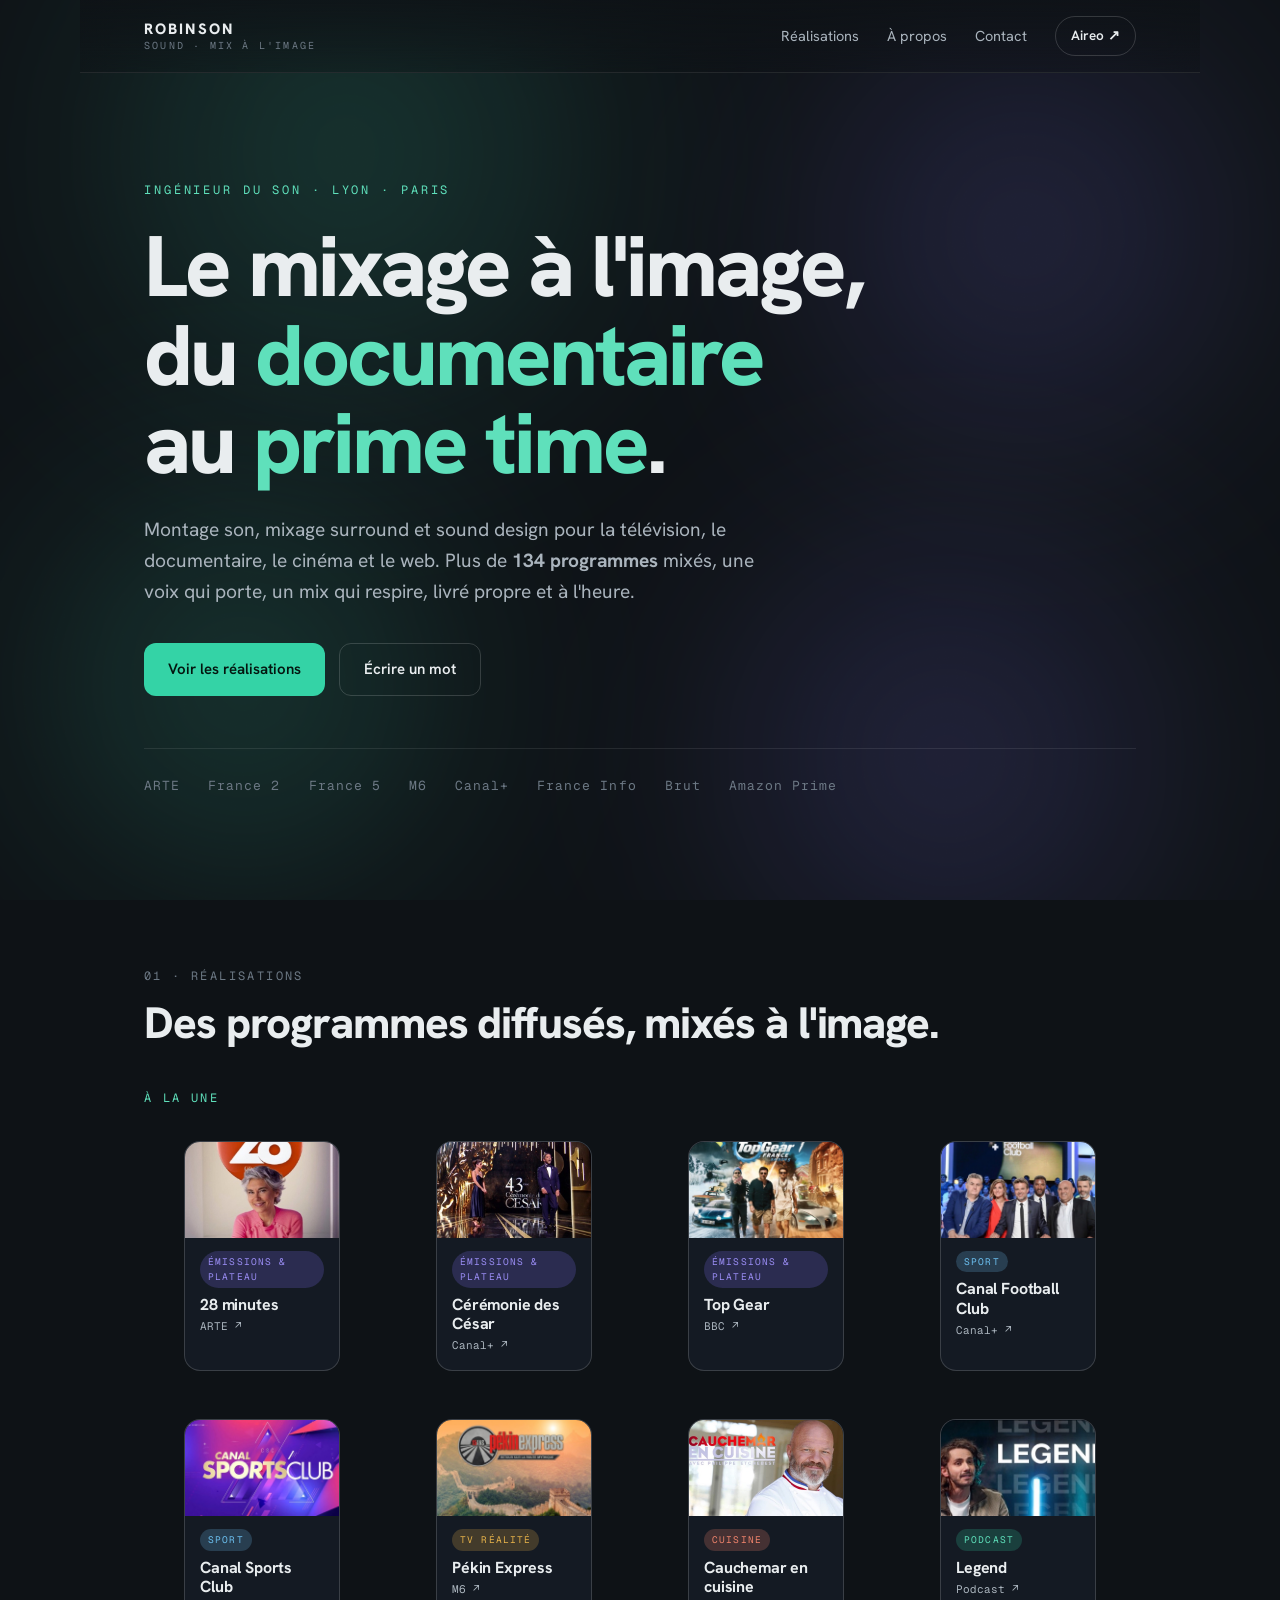
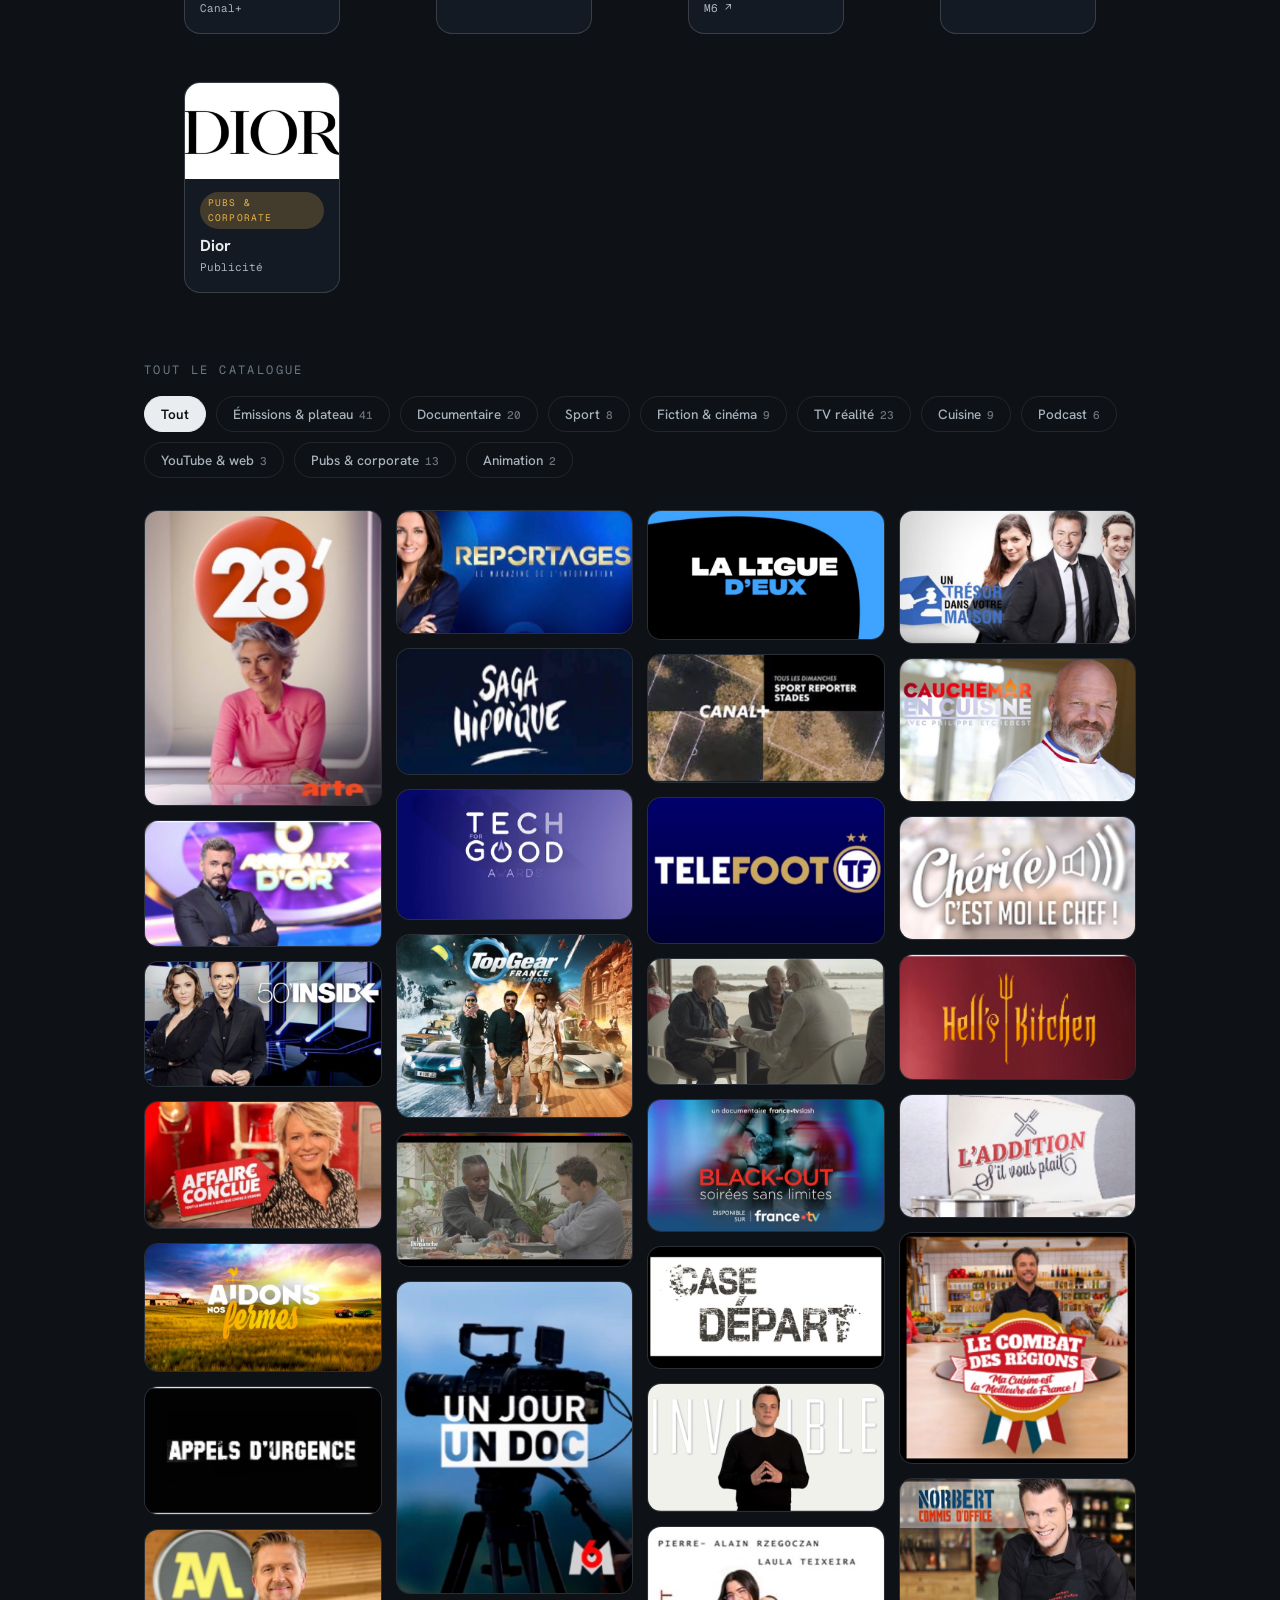
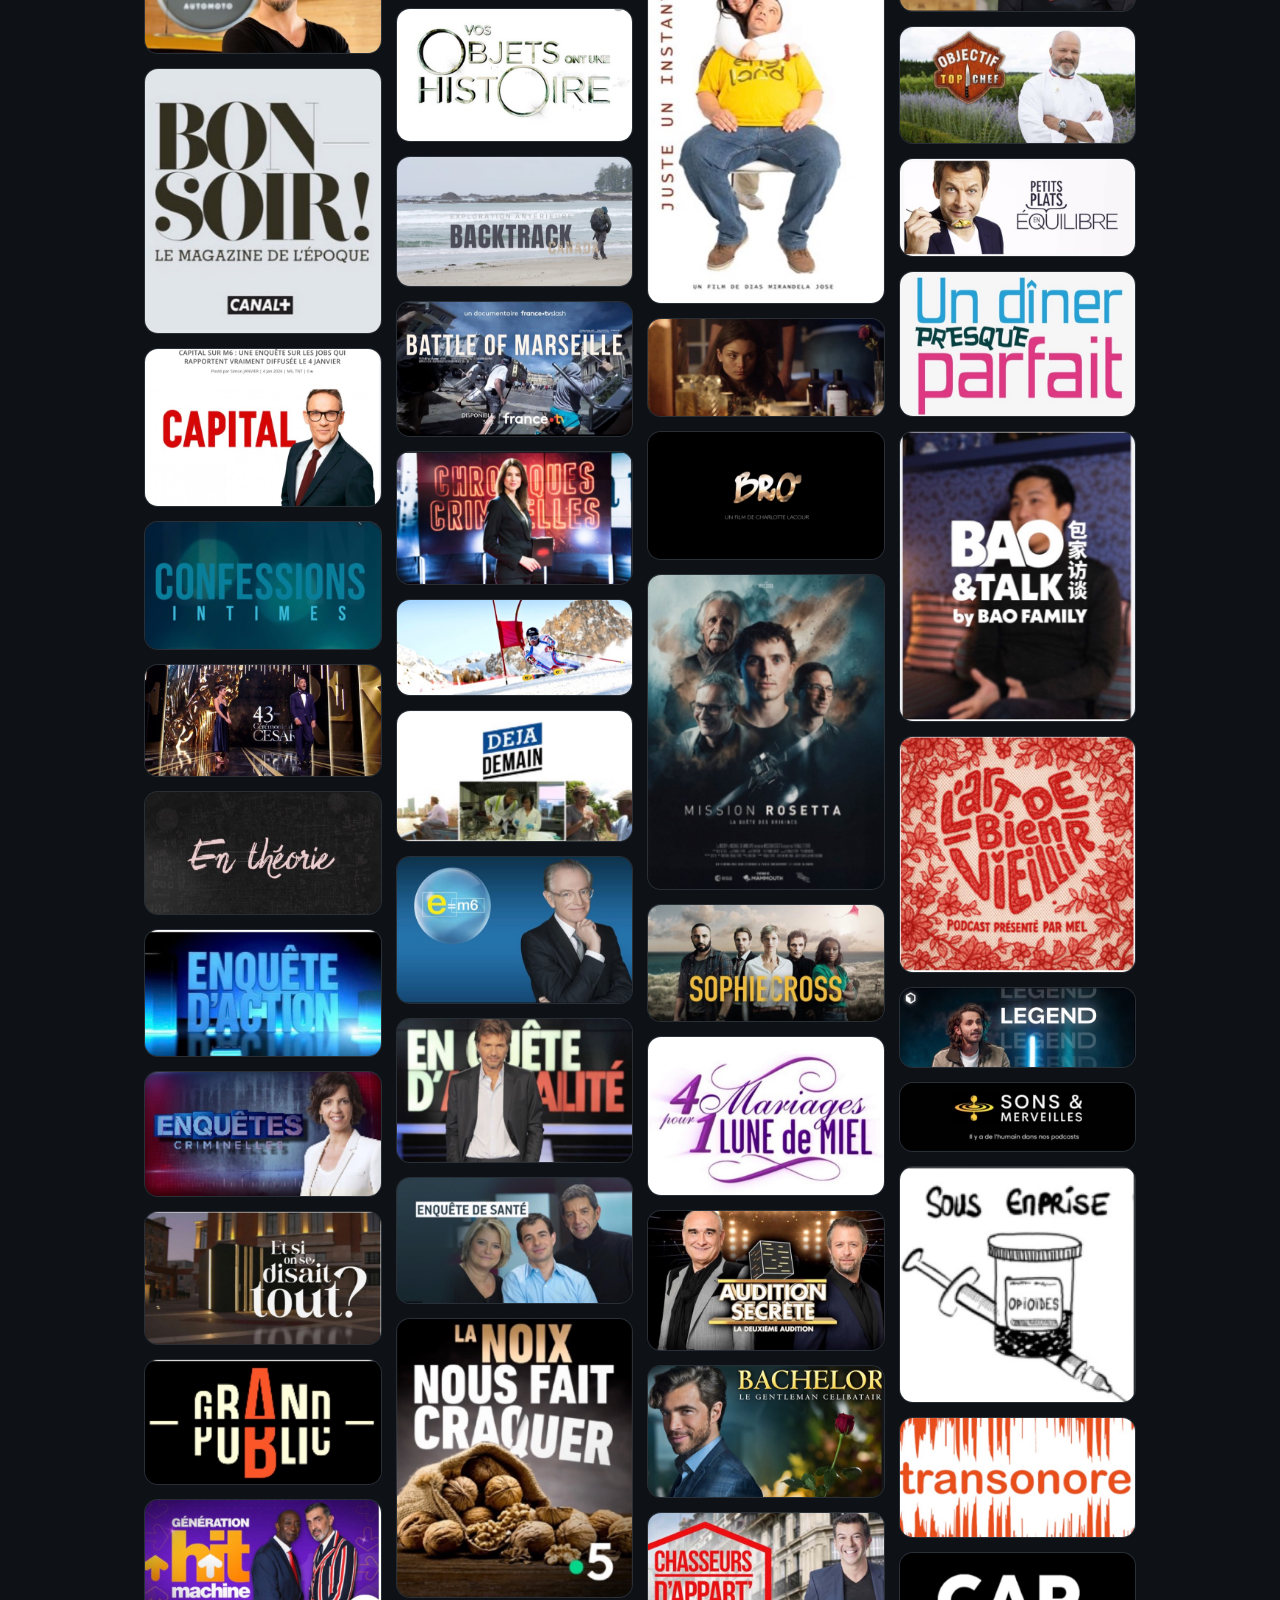
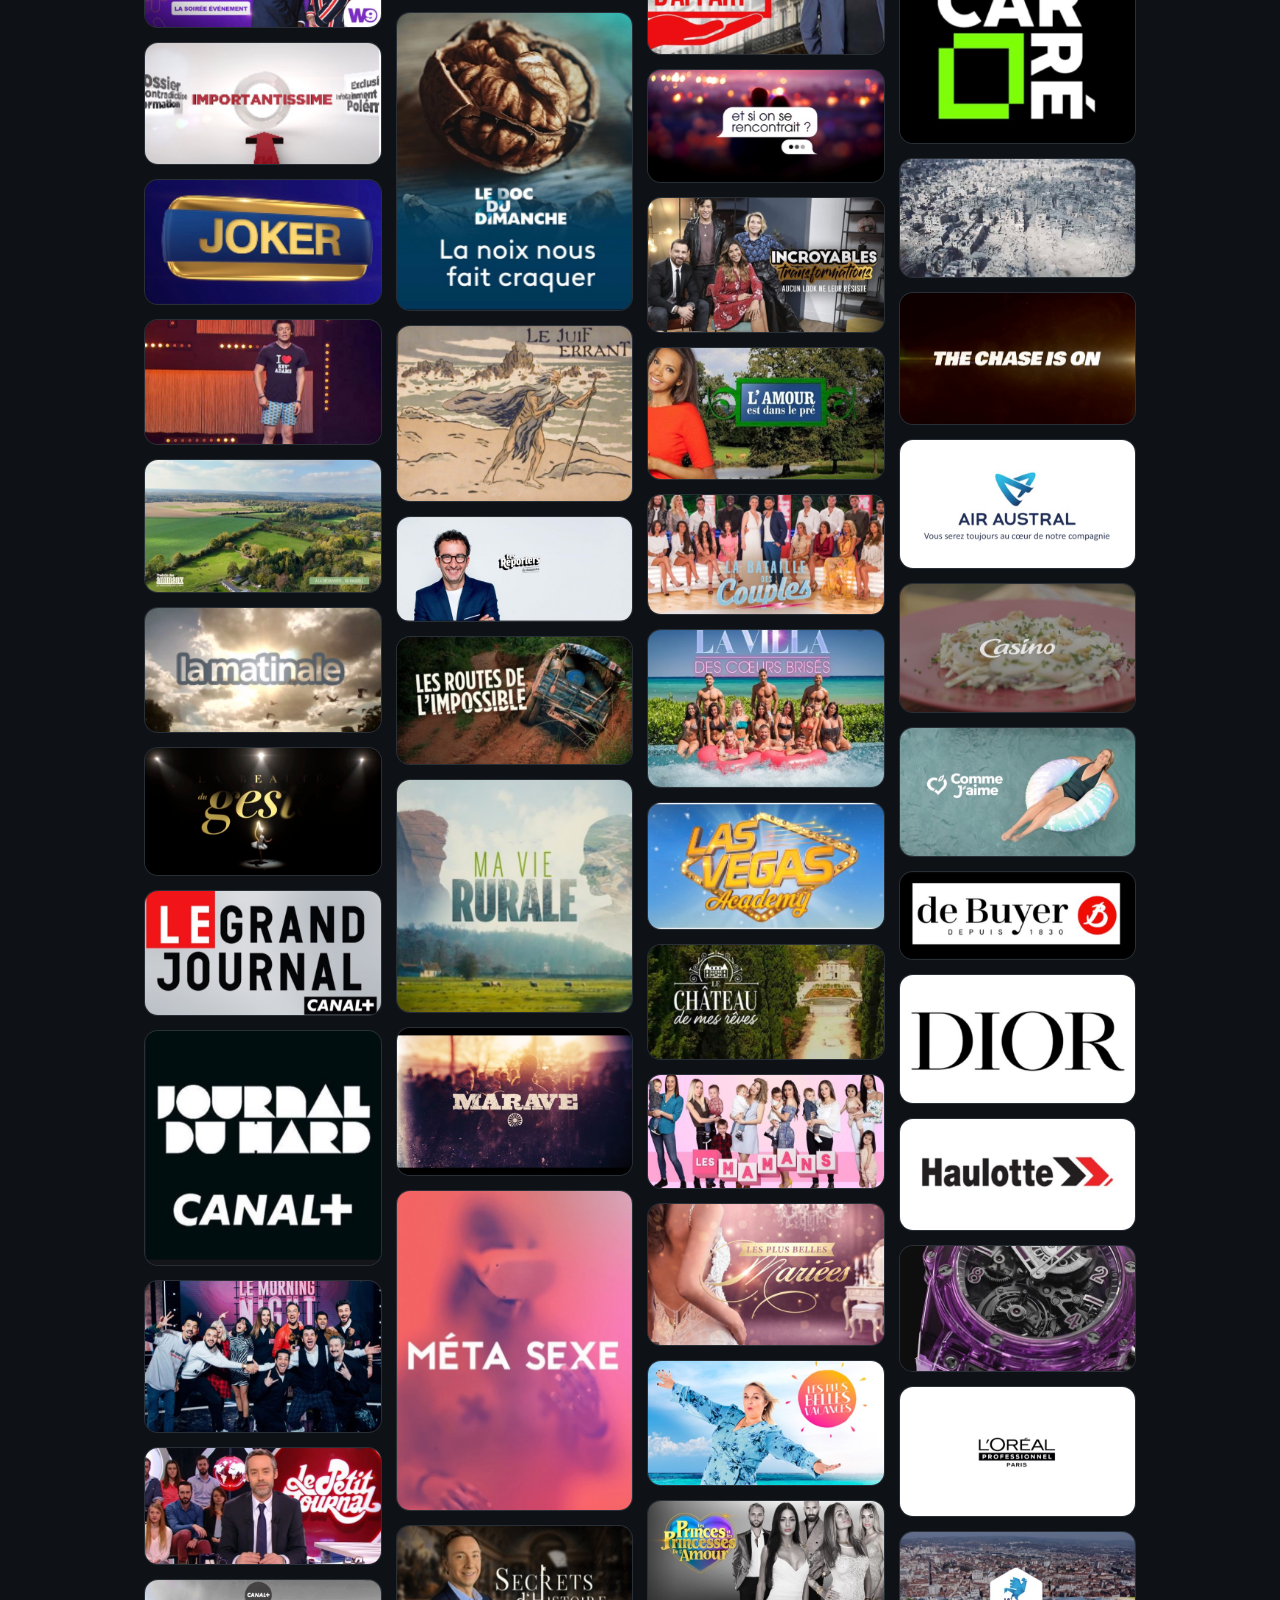
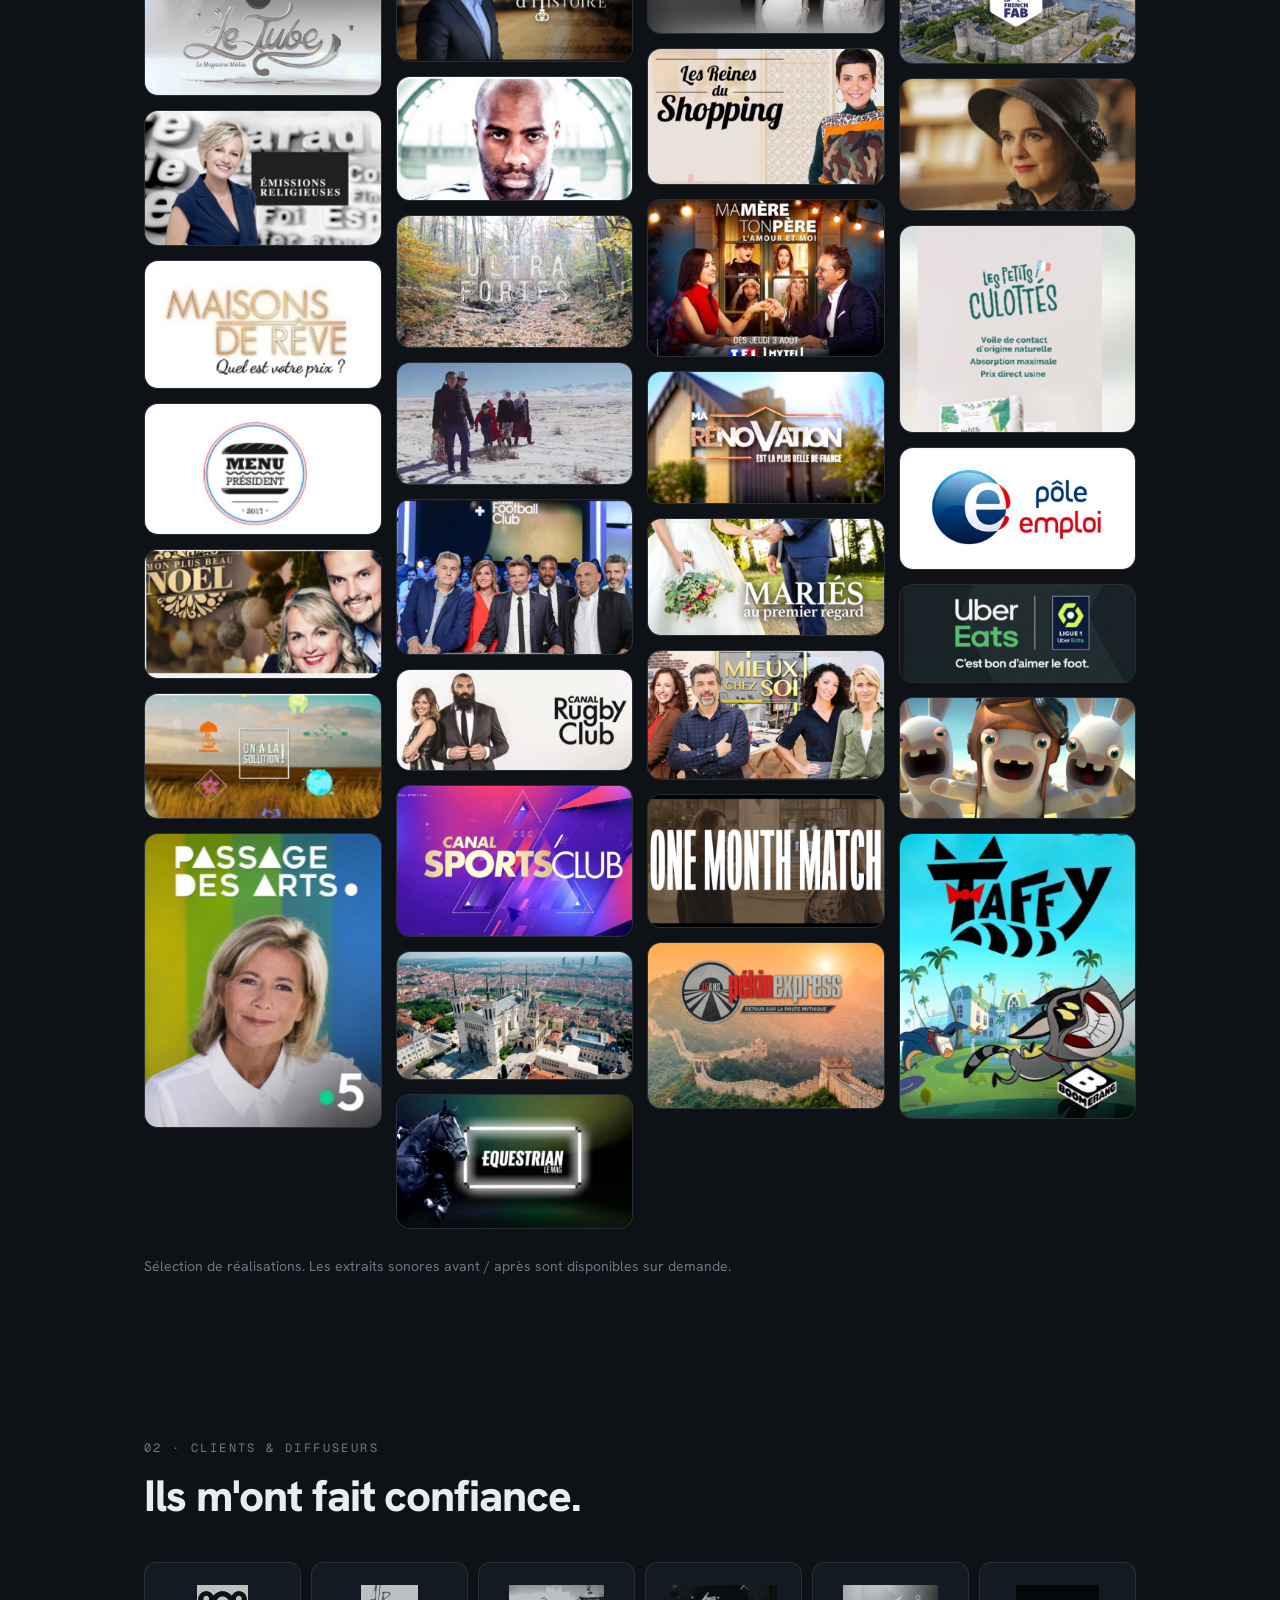
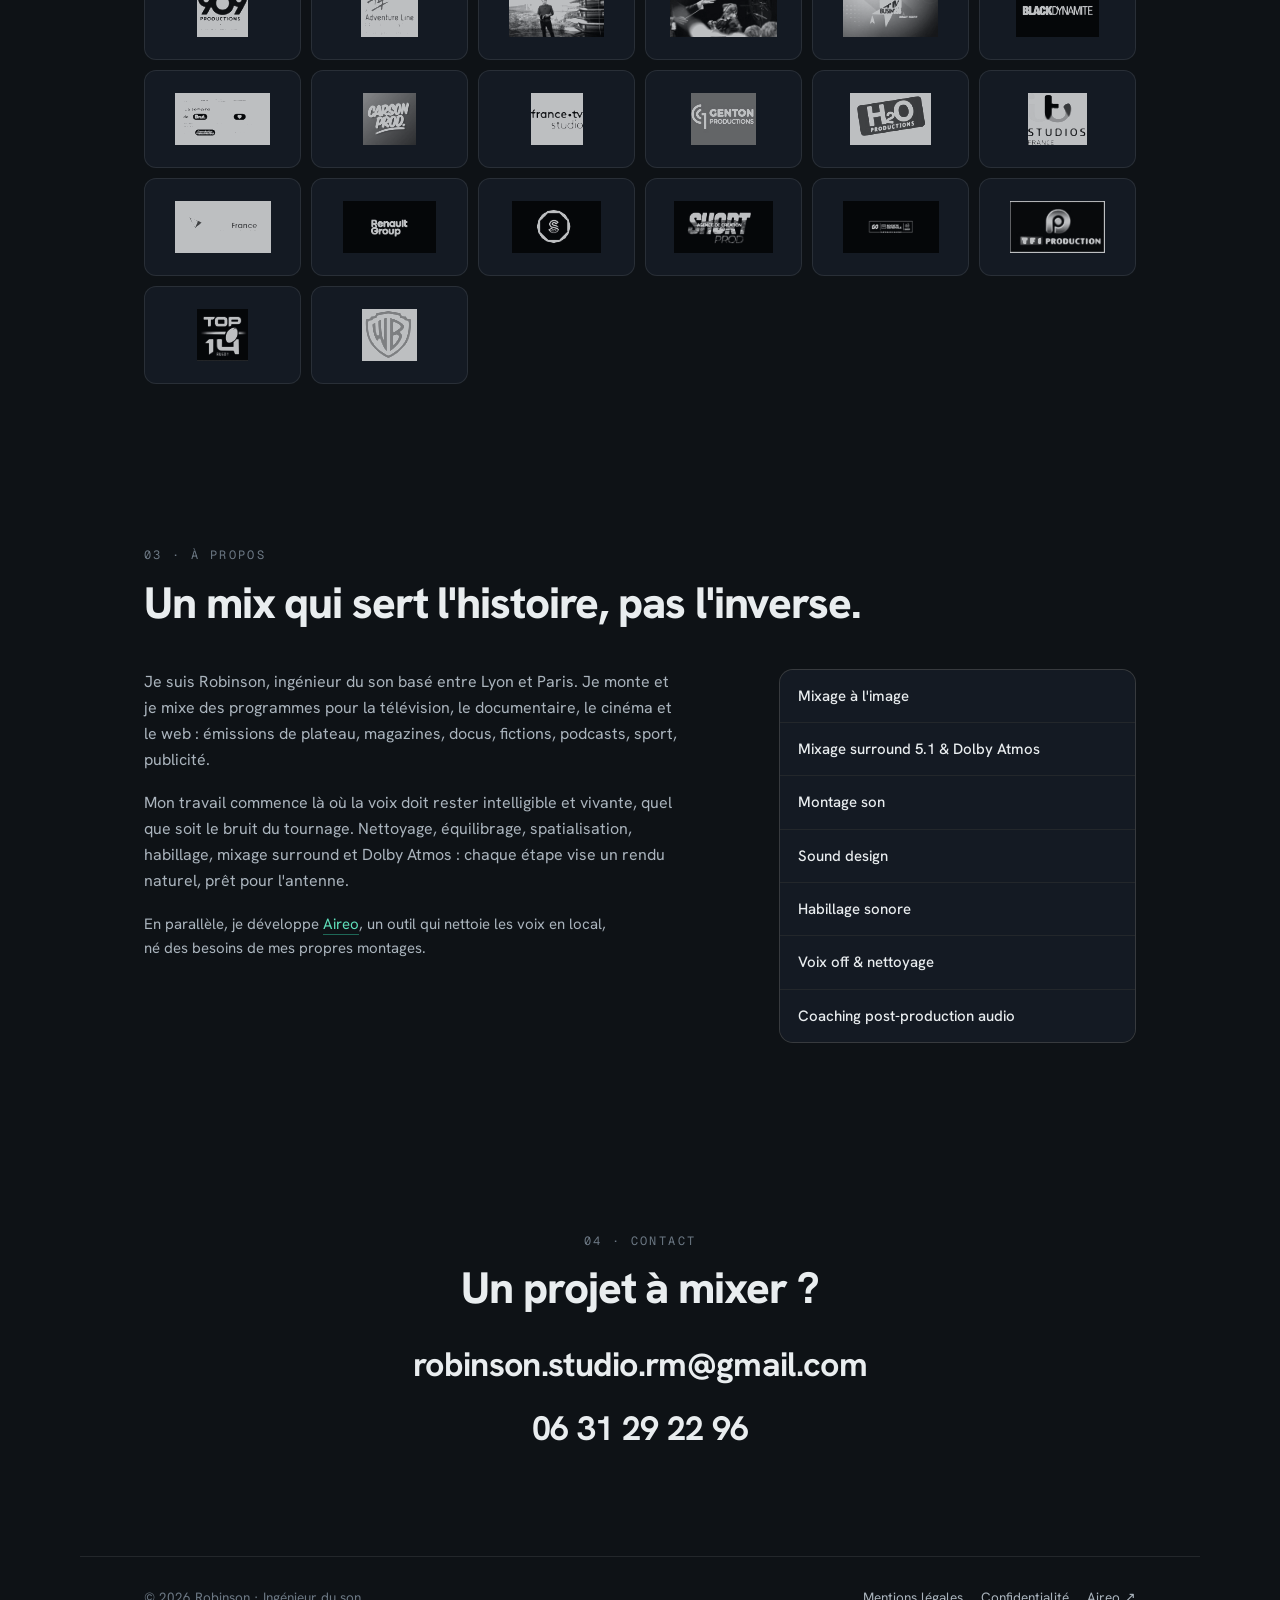
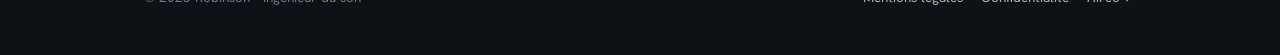
==== index.html @ 63e3fc63 "Portfolio Robinson : 134 réalisations classées, noms vérifiés, clients, SEO d'entité, pages légales " ====
<!DOCTYPE html>
<html lang="fr">
<head>
<meta charset="utf-8">
<meta name="viewport" content="width=device-width, initial-scale=1">

<!-- ============================================================
     ROBINSON — portfolio ingénieur du son / mixage à l'image
     Page GÉNÉRÉE par build_site.py (ne pas éditer à la main :
     modifier _template.html ou PROJECTS puis relancer le script).
     URL de production : https://aireo.studio/robinson/
     ============================================================ -->

<title>Robinson · Ingénieur du son &amp; mixage à l'image · Lyon · Paris</title>
<meta name="description" content="Robinson, ingénieur du son : mixage à l'image, montage son et sound design. Plus de 60 programmes pour la TV, le documentaire, le cinéma et le web. ARTE, France 2, France 5, M6, Canal+, France Info, Brut. Lyon · Paris.">
<meta name="author" content="Robinson">
<link rel="canonical" href="https://aireo.studio/robinson/">

<meta property="og:type" content="website">
<meta property="og:locale" content="fr_FR">
<meta property="og:site_name" content="Robinson · Sound">
<meta property="og:title" content="Robinson · Ingénieur du son &amp; mixage à l'image">
<meta property="og:description" content="Plus de 60 programmes mixés pour la TV, le documentaire, le cinéma et le web. Lyon · Paris.">
<meta property="og:url" content="https://aireo.studio/robinson/">
<meta name="twitter:card" content="summary_large_image">

<link rel="preconnect" href="https://fonts.googleapis.com">
<link rel="preconnect" href="https://fonts.gstatic.com" crossorigin>
<link href="https://fonts.googleapis.com/css2?family=Hanken+Grotesk:wght@400;500;600;700;800&family=Geist+Mono:wght@400;500&display=swap" rel="stylesheet">

<script type="application/ld+json">
{
  "@context": "https://schema.org",
  "@type": "Person",
  "@id": "https://aireo.studio/robinson/#robin",
  "name": "Robin Michel",
  "alternateName": "Robinson",
  "jobTitle": "Ingénieur du son, mixage à l'image",
  "url": "https://aireo.studio/robinson/",
  "email": "robinson.studio.rm@gmail.com",
  "telephone": "+33631292296",
  "sameAs": ["https://www.linkedin.com/in/robin-michel-345b7a206", "https://www.imdb.com/name/nm17331903/"],
  "knowsAbout": ["Mixage à l'image", "Mixage surround 5.1", "Dolby Atmos", "Montage son", "Sound design", "Post-production audio", "Voix off"],
  "address": [
    {"@type": "PostalAddress", "addressLocality": "Lyon", "addressCountry": "FR"},
    {"@type": "PostalAddress", "addressLocality": "Paris", "addressCountry": "FR"}
  ],
  "hasOccupation": {"@type": "Occupation", "name": "Ingénieur du son / mixeur"},
  "makesOffer": {"@type": "Offer", "itemOffered": {"@type": "Service", "name": "Mixage à l'image, montage son et sound design", "serviceType": "Post-production audio"}}
}
</script>
<!-- Programmes notables : relie l'entité "Robin Michel" aux émissions connues -->
<script type="application/ld+json">
{
 "@context": "https://schema.org",
 "@graph": [
  {
   "@type": "CreativeWork",
   "name": "Cauchemar en cuisine",
   "sameAs": [
    "https://fr.wikipedia.org/wiki/Cauchemar_en_cuisine_(France)"
   ],
   "contributor": {
    "@id": "https://aireo.studio/robinson/#robin"
   }
  },
  {
   "@type": "CreativeWork",
   "name": "Legend",
   "sameAs": [
    "https://www.youtube.com/@legendmedia"
   ],
   "contributor": {
    "@id": "https://aireo.studio/robinson/#robin"
   }
  },
  {
   "@type": "CreativeWork",
   "name": "Canal Football Club",
   "sameAs": [
    "https://www.canalplus.com/emissions/canal-football-club/",
    "https://fr.wikipedia.org/wiki/Canal_Football_Club"
   ],
   "contributor": {
    "@id": "https://aireo.studio/robinson/#robin"
   }
  },
  {
   "@type": "CreativeWork",
   "name": "Pékin Express",
   "sameAs": [
    "https://fr.wikipedia.org/wiki/P%C3%A9kin_Express"
   ],
   "contributor": {
    "@id": "https://aireo.studio/robinson/#robin"
   }
  },
  {
   "@type": "CreativeWork",
   "name": "28 minutes",
   "sameAs": [
    "https://fr.wikipedia.org/wiki/28_minutes"
   ],
   "contributor": {
    "@id": "https://aireo.studio/robinson/#robin"
   }
  },
  {
   "@type": "CreativeWork",
   "name": "Cérémonie des César",
   "sameAs": [
    "https://www.academie-cinema.org/",
    "https://fr.wikipedia.org/wiki/C%C3%A9sar_du_cin%C3%A9ma"
   ],
   "contributor": {
    "@id": "https://aireo.studio/robinson/#robin"
   }
  },
  {
   "@type": "CreativeWork",
   "name": "Top Gear",
   "sameAs": [
    "https://fr.wikipedia.org/wiki/Top_Gear_France"
   ],
   "contributor": {
    "@id": "https://aireo.studio/robinson/#robin"
   }
  },
  {
   "@type": "CreativeWork",
   "name": "Objectif Top Chef",
   "sameAs": [
    "https://fr.wikipedia.org/wiki/Objectif_Top_Chef"
   ],
   "contributor": {
    "@id": "https://aireo.studio/robinson/#robin"
   }
  },
  {
   "@type": "CreativeWork",
   "name": "Chroniques criminelles",
   "sameAs": [
    "https://www.tf1.fr/tfx/chroniques-criminelles",
    "https://fr.wikipedia.org/wiki/Chroniques_criminelles"
   ],
   "contributor": {
    "@id": "https://aireo.studio/robinson/#robin"
   }
  },
  {
   "@type": "CreativeWork",
   "name": "E=M6",
   "sameAs": [
    "https://www.m6.fr/e-m6-p_854",
    "https://fr.wikipedia.org/wiki/E=M6"
   ],
   "contributor": {
    "@id": "https://aireo.studio/robinson/#robin"
   }
  },
  {
   "@type": "CreativeWork",
   "name": "Secrets d'Histoire",
   "sameAs": [
    "https://www.france.tv/france-3/secrets-d-histoire/",
    "https://fr.wikipedia.org/wiki/Secrets_d'Histoire"
   ],
   "contributor": {
    "@id": "https://aireo.studio/robinson/#robin"
   }
  },
  {
   "@type": "CreativeWork",
   "name": "Mission Rosetta : la quête des origines",
   "sameAs": [
    "https://www.youtube.com/@Micode"
   ],
   "contributor": {
    "@id": "https://aireo.studio/robinson/#robin"
   }
  },
  {
   "@type": "CreativeWork",
   "name": "Téléfoot",
   "sameAs": [
    "https://www.tf1.fr/tf1/telefoot",
    "https://fr.wikipedia.org/wiki/Telefoot"
   ],
   "contributor": {
    "@id": "https://aireo.studio/robinson/#robin"
   }
  },
  {
   "@type": "CreativeWork",
   "name": "Bachelor, le gentleman célibataire",
   "sameAs": [
    "https://fr.wikipedia.org/wiki/Bachelor,_le_gentleman_c%C3%A9libataire"
   ],
   "contributor": {
    "@id": "https://aireo.studio/robinson/#robin"
   }
  },
  {
   "@type": "CreativeWork",
   "name": "Incroyables Transformations",
   "sameAs": [
    "https://www.6play.fr/incroyables-transformations"
   ],
   "contributor": {
    "@id": "https://aireo.studio/robinson/#robin"
   }
  },
  {
   "@type": "CreativeWork",
   "name": "L'amour est dans le pré",
   "sameAs": [
    "https://fr.wikipedia.org/wiki/L'amour_est_dans_le_pr%C3%A9"
   ],
   "contributor": {
    "@id": "https://aireo.studio/robinson/#robin"
   }
  },
  {
   "@type": "CreativeWork",
   "name": "La Villa des Cœurs brisés",
   "sameAs": [
    "https://www.tf1.fr/tfx/la-villa-des-coeurs-brises",
    "https://fr.wikipedia.org/wiki/La_Villa_des_c%C5%93urs_bris%C3%A9s"
   ],
   "contributor": {
    "@id": "https://aireo.studio/robinson/#robin"
   }
  },
  {
   "@type": "CreativeWork",
   "name": "Les Princes et les Princesses de l'amour",
   "sameAs": [
    "https://www.6play.fr/les-princes-et-les-princesses-de-l-amour"
   ],
   "contributor": {
    "@id": "https://aireo.studio/robinson/#robin"
   }
  },
  {
   "@type": "CreativeWork",
   "name": "50' Inside",
   "sameAs": [
    "https://www.tf1.fr/tf1/50-mn-inside",
    "https://fr.wikipedia.org/wiki/50_minutes_inside"
   ],
   "contributor": {
    "@id": "https://aireo.studio/robinson/#robin"
   }
  },
  {
   "@type": "CreativeWork",
   "name": "Affaire conclue",
   "sameAs": [
    "https://www.france.tv/france-2/affaire-conclue-tout-le-monde-a-quelque-chose-a-vendre/",
    "https://fr.wikipedia.org/wiki/Affaire_conclue"
   ],
   "contributor": {
    "@id": "https://aireo.studio/robinson/#robin"
   }
  },
  {
   "@type": "CreativeWork",
   "name": "Automoto",
   "sameAs": [
    "https://www.tf1.fr/tf1/auto-moto",
    "https://fr.wikipedia.org/wiki/Automoto_(%C3%A9mission_de_t%C3%A9l%C3%A9vision)"
   ],
   "contributor": {
    "@id": "https://aireo.studio/robinson/#robin"
   }
  },
  {
   "@type": "CreativeWork",
   "name": "Le Grand Journal",
   "sameAs": [
    "https://fr.wikipedia.org/wiki/Le_Grand_Journal"
   ],
   "contributor": {
    "@id": "https://aireo.studio/robinson/#robin"
   }
  },
  {
   "@type": "CreativeWork",
   "name": "Le Petit Journal",
   "sameAs": [
    "https://fr.wikipedia.org/wiki/Le_Petit_Journal_(%C3%A9mission_de_t%C3%A9l%C3%A9vision)"
   ],
   "contributor": {
    "@id": "https://aireo.studio/robinson/#robin"
   }
  },
  {
   "@type": "CreativeWork",
   "name": "Un dimanche à la campagne",
   "sameAs": [
    "https://www.france.tv/france-2/un-dimanche-a-la-campagne/",
    "https://fr.wikipedia.org/wiki/Un_dimanche_%C3%A0_la_campagne_(%C3%A9mission_de_t%C3%A9l%C3%A9vision)"
   ],
   "contributor": {
    "@id": "https://aireo.studio/robinson/#robin"
   }
  }
 ]
}
</script>
<link rel="stylesheet" href="styles.css">
</head>
<body>

<div class="aura" aria-hidden="true">
  <span class="ax ax1"></span><span class="ax ax2"></span>
  <span class="ax ax3"></span><span class="ax ax4"></span>
</div>
<div class="grain" aria-hidden="true"></div>

<header class="nav" id="top">
  <a class="brand" href="#top" aria-label="Robinson, accueil">
    <span class="brand-name">ROBINSON</span>
    <span class="brand-sub">SOUND · MIX À L'IMAGE</span>
  </a>
  <nav class="nav-links" aria-label="Navigation principale">
    <a href="#work">Réalisations</a>
    <a href="#about">À&nbsp;propos</a>
    <a href="#contact">Contact</a>
    <a class="pill" href="https://aireo.studio" target="_blank" rel="noopener">Aireo <span aria-hidden="true">↗</span></a>
  </nav>
</header>

<main>

  <section class="hero">
    <p class="eyebrow">Ingénieur du son · Lyon · Paris</p>
    <h1 class="hero-title">
      Le&nbsp;mixage à&nbsp;l'image,<br>
      du&nbsp;<em>documentaire</em> au&nbsp;<em>prime&nbsp;time</em>.
    </h1>
    <p class="hero-lead">
      Montage son, mixage surround et sound design pour la télévision,
      le documentaire, le cinéma et le web. Plus de <strong>134 programmes</strong>
      mixés, une voix qui porte, un mix qui respire, livré propre et à l'heure.
    </p>
    <div class="hero-cta">
      <a class="btn btn-primary" href="#work">Voir les réalisations</a>
      <a class="btn btn-ghost" href="mailto:robinson.studio.rm@gmail.com">Écrire un mot</a>
    </div>
    <ul class="clients" aria-label="Diffuseurs">
      <li>ARTE</li><li>France&nbsp;2</li><li>France&nbsp;5</li><li>M6</li>
      <li>Canal+</li><li>France&nbsp;Info</li><li>Brut</li><li>Amazon&nbsp;Prime</li>
    </ul>
  </section>

  <section class="work" id="work">
    <div class="section-head">
      <p class="kicker">01 · Réalisations</p>
      <h2>Des programmes diffusés, mixés à l'image.</h2>
    </div>

    <p class="feat-label">À la une</p>
    <div class="featured" id="featured">
      <figure class="feat" data-cat="emission">
        <img loading="lazy" src="assets/work/28-minutes.jpg" alt="28 minutes — Émissions &amp; plateau, montage / mixage son par Robinson">
        <figcaption><span class="tag tag-v">Émissions &amp; plateau</span><span class="c-title">28 minutes</span><a class="c-net" href="https://fr.wikipedia.org/wiki/28_minutes" target="_blank" rel="noopener">ARTE <span aria-hidden="true">↗</span></a></figcaption>
      </figure>
      <figure class="feat" data-cat="emission">
        <img loading="lazy" src="assets/work/ceremonie-des-cesar.jpg" alt="Cérémonie des César — Émissions &amp; plateau, montage / mixage son par Robinson">
        <figcaption><span class="tag tag-v">Émissions &amp; plateau</span><span class="c-title">Cérémonie des César</span><a class="c-net" href="https://www.academie-cinema.org/" target="_blank" rel="noopener">Canal+ <span aria-hidden="true">↗</span></a></figcaption>
      </figure>
      <figure class="feat" data-cat="emission">
        <img loading="lazy" src="assets/work/top-gear.jpg" alt="Top Gear — Émissions &amp; plateau, montage / mixage son par Robinson">
        <figcaption><span class="tag tag-v">Émissions &amp; plateau</span><span class="c-title">Top Gear</span><a class="c-net" href="https://fr.wikipedia.org/wiki/Top_Gear_France" target="_blank" rel="noopener">BBC <span aria-hidden="true">↗</span></a></figcaption>
      </figure>
      <figure class="feat" data-cat="sport">
        <img loading="lazy" src="assets/work/canal-football-club.jpg" alt="Canal Football Club — Sport, montage / mixage son par Robinson">
        <figcaption><span class="tag tag-b">Sport</span><span class="c-title">Canal Football Club</span><a class="c-net" href="https://www.canalplus.com/emissions/canal-football-club/" target="_blank" rel="noopener">Canal+ <span aria-hidden="true">↗</span></a></figcaption>
      </figure>
      <figure class="feat" data-cat="sport">
        <img loading="lazy" src="assets/work/canal-sports-club.jpg" alt="Canal Sports Club — Sport, montage / mixage son par Robinson">
        <figcaption><span class="tag tag-b">Sport</span><span class="c-title">Canal Sports Club</span><span class="c-net">Canal+</span></figcaption>
      </figure>
      <figure class="feat" data-cat="tv-realite">
        <img loading="lazy" src="assets/work/pekin-express.jpg" alt="Pékin Express — TV réalité, montage / mixage son par Robinson">
        <figcaption><span class="tag tag-o">TV réalité</span><span class="c-title">Pékin Express</span><a class="c-net" href="https://fr.wikipedia.org/wiki/P%C3%A9kin_Express" target="_blank" rel="noopener">M6 <span aria-hidden="true">↗</span></a></figcaption>
      </figure>
      <figure class="feat" data-cat="cuisine">
        <img loading="lazy" src="assets/work/cauchemar-en-cuisine.jpg" alt="Cauchemar en cuisine — Cuisine, montage / mixage son par Robinson">
        <figcaption><span class="tag tag-r">Cuisine</span><span class="c-title">Cauchemar en cuisine</span><a class="c-net" href="https://fr.wikipedia.org/wiki/Cauchemar_en_cuisine_(France)" target="_blank" rel="noopener">M6 <span aria-hidden="true">↗</span></a></figcaption>
      </figure>
      <figure class="feat" data-cat="podcast">
        <img loading="lazy" src="assets/work/legend.jpg" alt="Legend — Podcast, montage / mixage son par Robinson">
        <figcaption><span class="tag tag-g">Podcast</span><span class="c-title">Legend</span><a class="c-net" href="https://www.youtube.com/@legendmedia" target="_blank" rel="noopener">Podcast <span aria-hidden="true">↗</span></a></figcaption>
      </figure>
      <figure class="feat" data-cat="pub">
        <img loading="lazy" src="assets/work/dior.jpg" alt="Dior — Pubs &amp; corporate, montage / mixage son par Robinson">
        <figcaption><span class="tag tag-o">Pubs &amp; corporate</span><span class="c-title">Dior</span><span class="c-net">Publicité</span></figcaption>
      </figure>
    </div>

    <p class="feat-label feat-all">Tout le catalogue</p>
    <div class="filters" role="tablist" aria-label="Filtrer par catégorie">
      <button class="chip is-on" data-filter="all" role="tab" aria-selected="true">Tout</button>
      <button class="chip" data-filter="emission" role="tab" aria-selected="false">Émissions &amp; plateau <span class="chip-n">41</span></button>
      <button class="chip" data-filter="documentaire" role="tab" aria-selected="false">Documentaire <span class="chip-n">20</span></button>
      <button class="chip" data-filter="sport" role="tab" aria-selected="false">Sport <span class="chip-n">8</span></button>
      <button class="chip" data-filter="fiction" role="tab" aria-selected="false">Fiction &amp; cinéma <span class="chip-n">9</span></button>
      <button class="chip" data-filter="tv-realite" role="tab" aria-selected="false">TV réalité <span class="chip-n">23</span></button>
      <button class="chip" data-filter="cuisine" role="tab" aria-selected="false">Cuisine <span class="chip-n">9</span></button>
      <button class="chip" data-filter="podcast" role="tab" aria-selected="false">Podcast <span class="chip-n">6</span></button>
      <button class="chip" data-filter="youtube" role="tab" aria-selected="false">YouTube &amp; web <span class="chip-n">3</span></button>
      <button class="chip" data-filter="pub" role="tab" aria-selected="false">Pubs &amp; corporate <span class="chip-n">13</span></button>
      <button class="chip" data-filter="animation" role="tab" aria-selected="false">Animation <span class="chip-n">2</span></button>
    </div>

    <div class="grid" id="grid">
      <figure class="card" data-cat="emission">
        <img loading="lazy" src="assets/work/28-minutes.jpg" alt="28 minutes — Émissions &amp; plateau, montage / mixage son par Robinson">
        <figcaption><span class="tag tag-v">Émissions &amp; plateau</span><span class="c-title">28 minutes</span><a class="c-net" href="https://fr.wikipedia.org/wiki/28_minutes" target="_blank" rel="noopener">ARTE <span aria-hidden="true">↗</span></a></figcaption>
      </figure>
      <figure class="card" data-cat="emission">
        <img loading="lazy" src="assets/work/5-anneaux-d-or.jpg" alt="5 anneaux d&#x27;or — Émissions &amp; plateau, montage / mixage son par Robinson">
        <figcaption><span class="tag tag-v">Émissions &amp; plateau</span><span class="c-title">5 anneaux d&#x27;or</span><span class="c-net">France 2</span></figcaption>
      </figure>
      <figure class="card" data-cat="emission">
        <img loading="lazy" src="assets/work/50-inside.jpg" alt="50&#x27; Inside — Émissions &amp; plateau, montage / mixage son par Robinson">
        <figcaption><span class="tag tag-v">Émissions &amp; plateau</span><span class="c-title">50&#x27; Inside</span><a class="c-net" href="https://www.tf1.fr/tf1/50-mn-inside" target="_blank" rel="noopener">TF1 <span aria-hidden="true">↗</span></a></figcaption>
      </figure>
      <figure class="card" data-cat="emission">
        <img loading="lazy" src="assets/work/affaire-conclue.jpg" alt="Affaire conclue — Émissions &amp; plateau, montage / mixage son par Robinson">
        <figcaption><span class="tag tag-v">Émissions &amp; plateau</span><span class="c-title">Affaire conclue</span><a class="c-net" href="https://www.france.tv/france-2/affaire-conclue-tout-le-monde-a-quelque-chose-a-vendre/" target="_blank" rel="noopener">France 2 <span aria-hidden="true">↗</span></a></figcaption>
      </figure>
      <figure class="card" data-cat="emission">
        <img loading="lazy" src="assets/work/aidons-nos-fermes.jpg" alt="Aidons nos fermes — Émissions &amp; plateau, montage / mixage son par Robinson">
        <figcaption><span class="tag tag-v">Émissions &amp; plateau</span><span class="c-title">Aidons nos fermes</span><span class="c-net">M6</span></figcaption>
      </figure>
      <figure class="card" data-cat="emission">
        <img loading="lazy" src="assets/work/appels-d-urgence.jpg" alt="Appels d&#x27;urgence — Émissions &amp; plateau, montage / mixage son par Robinson">
        <figcaption><span class="tag tag-v">Émissions &amp; plateau</span><span class="c-title">Appels d&#x27;urgence</span><span class="c-net">TFX</span></figcaption>
      </figure>
      <figure class="card" data-cat="emission">
        <img loading="lazy" src="assets/work/automoto.jpg" alt="Automoto — Émissions &amp; plateau, montage / mixage son par Robinson">
        <figcaption><span class="tag tag-v">Émissions &amp; plateau</span><span class="c-title">Automoto</span><a class="c-net" href="https://www.tf1.fr/tf1/auto-moto" target="_blank" rel="noopener">TF1 <span aria-hidden="true">↗</span></a></figcaption>
      </figure>
      <figure class="card" data-cat="emission">
        <img loading="lazy" src="assets/work/bonsoir.jpg" alt="Bonsoir ! — Émissions &amp; plateau, montage / mixage son par Robinson">
        <figcaption><span class="tag tag-v">Émissions &amp; plateau</span><span class="c-title">Bonsoir !</span><span class="c-net">Canal+</span></figcaption>
      </figure>
      <figure class="card" data-cat="emission">
        <img loading="lazy" src="assets/work/capital.jpg" alt="Capital — Émissions &amp; plateau, montage / mixage son par Robinson">
        <figcaption><span class="tag tag-v">Émissions &amp; plateau</span><span class="c-title">Capital</span><span class="c-net">M6</span></figcaption>
      </figure>
      <figure class="card" data-cat="emission">
        <img loading="lazy" src="assets/work/confessions-intimes.jpg" alt="Confessions intimes — Émissions &amp; plateau, montage / mixage son par Robinson">
        <figcaption><span class="tag tag-v">Émissions &amp; plateau</span><span class="c-title">Confessions intimes</span><span class="c-net">TF1</span></figcaption>
      </figure>
      <figure class="card" data-cat="emission">
        <img loading="lazy" src="assets/work/ceremonie-des-cesar.jpg" alt="Cérémonie des César — Émissions &amp; plateau, montage / mixage son par Robinson">
        <figcaption><span class="tag tag-v">Émissions &amp; plateau</span><span class="c-title">Cérémonie des César</span><a class="c-net" href="https://www.academie-cinema.org/" target="_blank" rel="noopener">Canal+ <span aria-hidden="true">↗</span></a></figcaption>
      </figure>
      <figure class="card" data-cat="emission">
        <img loading="lazy" src="assets/work/en-theorie.jpg" alt="En théorie — Émissions &amp; plateau, montage / mixage son par Robinson">
        <figcaption><span class="tag tag-v">Émissions &amp; plateau</span><span class="c-title">En théorie</span><span class="c-net">ARTE</span></figcaption>
      </figure>
      <figure class="card" data-cat="emission">
        <img loading="lazy" src="assets/work/enquete-d-action.jpg" alt="Enquête d&#x27;action — Émissions &amp; plateau, montage / mixage son par Robinson">
        <figcaption><span class="tag tag-v">Émissions &amp; plateau</span><span class="c-title">Enquête d&#x27;action</span><span class="c-net">W9</span></figcaption>
      </figure>
      <figure class="card" data-cat="emission">
        <img loading="lazy" src="assets/work/enquetes-criminelles-le-magazine-des-faits-divers.jpg" alt="Enquêtes criminelles : le magazine des faits divers — Émissions &amp; plateau, montage / mixage son par Robinson">
        <figcaption><span class="tag tag-v">Émissions &amp; plateau</span><span class="c-title">Enquêtes criminelles : le magazine des faits divers</span><span class="c-net">W9</span></figcaption>
      </figure>
      <figure class="card" data-cat="emission">
        <img loading="lazy" src="assets/work/et-si-on-se-disait-tout.jpg" alt="Et si on se disait tout ? — Émissions &amp; plateau, montage / mixage son par Robinson">
        <figcaption><span class="tag tag-v">Émissions &amp; plateau</span><span class="c-title">Et si on se disait tout ?</span><span class="c-net">M6</span></figcaption>
      </figure>
      <figure class="card" data-cat="emission">
        <img loading="lazy" src="assets/work/grand-public.jpg" alt="Grand Public — Émissions &amp; plateau, montage / mixage son par Robinson">
        <figcaption><span class="tag tag-v">Émissions &amp; plateau</span><span class="c-title">Grand Public</span><span class="c-net">France 2</span></figcaption>
      </figure>
      <figure class="card" data-cat="emission">
        <img loading="lazy" src="assets/work/generation-hit-machine.jpg" alt="Génération Hit machine — Émissions &amp; plateau, montage / mixage son par Robinson">
        <figcaption><span class="tag tag-v">Émissions &amp; plateau</span><span class="c-title">Génération Hit machine</span><span class="c-net">W9</span></figcaption>
      </figure>
      <figure class="card" data-cat="emission">
        <img loading="lazy" src="assets/work/importantissime.jpg" alt="Importantissime — Émissions &amp; plateau, montage / mixage son par Robinson">
        <figcaption><span class="tag tag-v">Émissions &amp; plateau</span><span class="c-title">Importantissime</span></figcaption>
      </figure>
      <figure class="card" data-cat="emission">
        <img loading="lazy" src="assets/work/joker.jpg" alt="Joker — Émissions &amp; plateau, montage / mixage son par Robinson">
        <figcaption><span class="tag tag-v">Émissions &amp; plateau</span><span class="c-title">Joker</span><span class="c-net">France 2</span></figcaption>
      </figure>
      <figure class="card" data-cat="emission">
        <img loading="lazy" src="assets/work/kev-adams.jpg" alt="Kev Adams — Émissions &amp; plateau, montage / mixage son par Robinson">
        <figcaption><span class="tag tag-v">Émissions &amp; plateau</span><span class="c-title">Kev Adams</span><span class="c-net">TF1</span></figcaption>
      </figure>
      <figure class="card" data-cat="emission">
        <img loading="lazy" src="assets/work/l-hebdo-des-animaux.jpg" alt="L&#x27;hebdo des animaux — Émissions &amp; plateau, montage / mixage son par Robinson">
        <figcaption><span class="tag tag-v">Émissions &amp; plateau</span><span class="c-title">L&#x27;hebdo des animaux</span><span class="c-net">RMC Story</span></figcaption>
      </figure>
      <figure class="card" data-cat="emission">
        <img loading="lazy" src="assets/work/la-matinale.jpg" alt="La Matinale — Émissions &amp; plateau, montage / mixage son par Robinson">
        <figcaption><span class="tag tag-v">Émissions &amp; plateau</span><span class="c-title">La Matinale</span><span class="c-net">Canal+</span></figcaption>
      </figure>
      <figure class="card" data-cat="emission">
        <img loading="lazy" src="assets/work/le-beau-geste.jpg" alt="Le Beau Geste — Émissions &amp; plateau, montage / mixage son par Robinson">
        <figcaption><span class="tag tag-v">Émissions &amp; plateau</span><span class="c-title">Le Beau Geste</span><span class="c-net">ARTE</span></figcaption>
      </figure>
      <figure class="card" data-cat="emission">
        <img loading="lazy" src="assets/work/le-grand-journal.jpg" alt="Le Grand Journal — Émissions &amp; plateau, montage / mixage son par Robinson">
        <figcaption><span class="tag tag-v">Émissions &amp; plateau</span><span class="c-title">Le Grand Journal</span><a class="c-net" href="https://fr.wikipedia.org/wiki/Le_Grand_Journal" target="_blank" rel="noopener">Canal+ <span aria-hidden="true">↗</span></a></figcaption>
      </figure>
      <figure class="card" data-cat="emission">
        <img loading="lazy" src="assets/work/le-journal-du-hard.jpg" alt="Le Journal du hard — Émissions &amp; plateau, montage / mixage son par Robinson">
        <figcaption><span class="tag tag-v">Émissions &amp; plateau</span><span class="c-title">Le Journal du hard</span><span class="c-net">Canal+</span></figcaption>
      </figure>
      <figure class="card" data-cat="emission">
        <img loading="lazy" src="assets/work/le-morning-night.jpg" alt="Le Morning Night — Émissions &amp; plateau, montage / mixage son par Robinson">
        <figcaption><span class="tag tag-v">Émissions &amp; plateau</span><span class="c-title">Le Morning Night</span><span class="c-net">M6</span></figcaption>
      </figure>
      <figure class="card" data-cat="emission">
        <img loading="lazy" src="assets/work/le-petit-journal.jpg" alt="Le Petit Journal — Émissions &amp; plateau, montage / mixage son par Robinson">
        <figcaption><span class="tag tag-v">Émissions &amp; plateau</span><span class="c-title">Le Petit Journal</span><a class="c-net" href="https://fr.wikipedia.org/wiki/Le_Petit_Journal_(%C3%A9mission_de_t%C3%A9l%C3%A9vision)" target="_blank" rel="noopener">Canal+ <span aria-hidden="true">↗</span></a></figcaption>
      </figure>
      <figure class="card" data-cat="emission">
        <img loading="lazy" src="assets/work/le-tube.jpg" alt="Le Tube — Émissions &amp; plateau, montage / mixage son par Robinson">
        <figcaption><span class="tag tag-v">Émissions &amp; plateau</span><span class="c-title">Le Tube</span><span class="c-net">Canal+</span></figcaption>
      </figure>
      <figure class="card" data-cat="emission">
        <img loading="lazy" src="assets/work/les-emissions-religieuses.jpg" alt="Les émissions religieuses — Émissions &amp; plateau, montage / mixage son par Robinson">
        <figcaption><span class="tag tag-v">Émissions &amp; plateau</span><span class="c-title">Les émissions religieuses</span><span class="c-net">France 2</span></figcaption>
      </figure>
      <figure class="card" data-cat="emission">
        <img loading="lazy" src="assets/work/maisons-de-reve.jpg" alt="Maisons de rêve — Émissions &amp; plateau, montage / mixage son par Robinson">
        <figcaption><span class="tag tag-v">Émissions &amp; plateau</span><span class="c-title">Maisons de rêve</span><span class="c-net">TF1</span></figcaption>
      </figure>
      <figure class="card" data-cat="emission">
        <img loading="lazy" src="assets/work/menu-president.jpg" alt="Menu président — Émissions &amp; plateau, montage / mixage son par Robinson">
        <figcaption><span class="tag tag-v">Émissions &amp; plateau</span><span class="c-title">Menu président</span></figcaption>
      </figure>
      <figure class="card" data-cat="emission">
        <img loading="lazy" src="assets/work/mon-plus-beau-noel.jpg" alt="Mon plus beau Noël — Émissions &amp; plateau, montage / mixage son par Robinson">
        <figcaption><span class="tag tag-v">Émissions &amp; plateau</span><span class="c-title">Mon plus beau Noël</span><span class="c-net">TF1</span></figcaption>
      </figure>
      <figure class="card" data-cat="emission">
        <img loading="lazy" src="assets/work/on-a-la-solution.jpg" alt="On a la solution ! — Émissions &amp; plateau, montage / mixage son par Robinson">
        <figcaption><span class="tag tag-v">Émissions &amp; plateau</span><span class="c-title">On a la solution !</span><span class="c-net">France 3</span></figcaption>
      </figure>
      <figure class="card" data-cat="emission">
        <img loading="lazy" src="assets/work/passage-des-arts.jpg" alt="Passage des arts — Émissions &amp; plateau, montage / mixage son par Robinson">
        <figcaption><span class="tag tag-v">Émissions &amp; plateau</span><span class="c-title">Passage des arts</span><span class="c-net">France 5</span></figcaption>
      </figure>
      <figure class="card" data-cat="emission">
        <img loading="lazy" src="assets/work/reportages-decouverte.jpg" alt="Reportages découverte — Émissions &amp; plateau, montage / mixage son par Robinson">
        <figcaption><span class="tag tag-v">Émissions &amp; plateau</span><span class="c-title">Reportages découverte</span><span class="c-net">TF1</span></figcaption>
      </figure>
      <figure class="card" data-cat="emission">
        <img loading="lazy" src="assets/work/saga-hippique.jpg" alt="Saga hippique — Émissions &amp; plateau, montage / mixage son par Robinson">
        <figcaption><span class="tag tag-v">Émissions &amp; plateau</span><span class="c-title">Saga hippique</span><span class="c-net">TF1</span></figcaption>
      </figure>
      <figure class="card" data-cat="emission">
        <img loading="lazy" src="assets/work/tech-for-good-awards.jpg" alt="Tech for Good Awards — Émissions &amp; plateau, montage / mixage son par Robinson">
        <figcaption><span class="tag tag-v">Émissions &amp; plateau</span><span class="c-title">Tech for Good Awards</span><span class="c-net">BFM Business</span></figcaption>
      </figure>
      <figure class="card" data-cat="emission">
        <img loading="lazy" src="assets/work/top-gear.jpg" alt="Top Gear — Émissions &amp; plateau, montage / mixage son par Robinson">
        <figcaption><span class="tag tag-v">Émissions &amp; plateau</span><span class="c-title">Top Gear</span><a class="c-net" href="https://fr.wikipedia.org/wiki/Top_Gear_France" target="_blank" rel="noopener">BBC <span aria-hidden="true">↗</span></a></figcaption>
      </figure>
      <figure class="card" data-cat="emission">
        <img loading="lazy" src="assets/work/un-dimanche-a-la-campagne.jpg" alt="Un dimanche à la campagne — Émissions &amp; plateau, montage / mixage son par Robinson">
        <figcaption><span class="tag tag-v">Émissions &amp; plateau</span><span class="c-title">Un dimanche à la campagne</span><a class="c-net" href="https://www.france.tv/france-2/un-dimanche-a-la-campagne/" target="_blank" rel="noopener">France 2 <span aria-hidden="true">↗</span></a></figcaption>
      </figure>
      <figure class="card" data-cat="emission">
        <img loading="lazy" src="assets/work/un-jour-un-doc.jpg" alt="Un jour, un doc — Émissions &amp; plateau, montage / mixage son par Robinson">
        <figcaption><span class="tag tag-v">Émissions &amp; plateau</span><span class="c-title">Un jour, un doc</span><span class="c-net">M6</span></figcaption>
      </figure>
      <figure class="card" data-cat="emission">
        <img loading="lazy" src="assets/work/vos-objets-ont-une-histoire.jpg" alt="Vos objets ont une histoire — Émissions &amp; plateau, montage / mixage son par Robinson">
        <figcaption><span class="tag tag-v">Émissions &amp; plateau</span><span class="c-title">Vos objets ont une histoire</span><span class="c-net">France 2</span></figcaption>
      </figure>
      <figure class="card" data-cat="documentaire">
        <img loading="lazy" src="assets/work/backtrack.jpg" alt="Backtrack — Documentaire, montage / mixage son par Robinson">
        <figcaption><span class="tag tag-g">Documentaire</span><span class="c-title">Backtrack</span></figcaption>
      </figure>
      <figure class="card" data-cat="documentaire">
        <img loading="lazy" src="assets/work/battle-of-marseille.jpg" alt="Battle of Marseille — Documentaire, montage / mixage son par Robinson">
        <figcaption><span class="tag tag-g">Documentaire</span><span class="c-title">Battle of Marseille</span><span class="c-net">France TV Slash</span></figcaption>
      </figure>
      <figure class="card" data-cat="documentaire">
        <img loading="lazy" src="assets/work/chroniques-criminelles.jpg" alt="Chroniques criminelles — Documentaire, montage / mixage son par Robinson">
        <figcaption><span class="tag tag-g">Documentaire</span><span class="c-title">Chroniques criminelles</span><a class="c-net" href="https://www.tf1.fr/tfx/chroniques-criminelles" target="_blank" rel="noopener">TFX <span aria-hidden="true">↗</span></a></figcaption>
      </figure>
      <figure class="card" data-cat="documentaire">
        <img loading="lazy" src="assets/work/david-poisson-il-etait-une-flamme.jpg" alt="David Poisson, il était une flamme — Documentaire, montage / mixage son par Robinson">
        <figcaption><span class="tag tag-g">Documentaire</span><span class="c-title">David Poisson, il était une flamme</span><span class="c-net">L&#x27;Équipe</span></figcaption>
      </figure>
      <figure class="card" data-cat="documentaire">
        <img loading="lazy" src="assets/work/deja-demain.jpg" alt="Déjà demain — Documentaire, montage / mixage son par Robinson">
        <figcaption><span class="tag tag-g">Documentaire</span><span class="c-title">Déjà demain</span><span class="c-net">C8</span></figcaption>
      </figure>
      <figure class="card" data-cat="documentaire">
        <img loading="lazy" src="assets/work/e-m6.jpg" alt="E=M6 — Documentaire, montage / mixage son par Robinson">
        <figcaption><span class="tag tag-g">Documentaire</span><span class="c-title">E=M6</span><a class="c-net" href="https://www.m6.fr/e-m6-p_854" target="_blank" rel="noopener">M6 <span aria-hidden="true">↗</span></a></figcaption>
      </figure>
      <figure class="card" data-cat="documentaire">
        <img loading="lazy" src="assets/work/enquete-d-actualite.jpg" alt="Enquête d&#x27;actualité — Documentaire, montage / mixage son par Robinson">
        <figcaption><span class="tag tag-g">Documentaire</span><span class="c-title">Enquête d&#x27;actualité</span><span class="c-net">France 3</span></figcaption>
      </figure>
      <figure class="card" data-cat="documentaire">
        <img loading="lazy" src="assets/work/enquete-de-sante.jpg" alt="Enquête de santé — Documentaire, montage / mixage son par Robinson">
        <figcaption><span class="tag tag-g">Documentaire</span><span class="c-title">Enquête de santé</span><span class="c-net">France 5</span></figcaption>
      </figure>
      <figure class="card" data-cat="documentaire">
        <img loading="lazy" src="assets/work/la-noix-nous-fait-craquer.jpg" alt="La noix nous fait craquer — Documentaire, montage / mixage son par Robinson">
        <figcaption><span class="tag tag-g">Documentaire</span><span class="c-title">La noix nous fait craquer</span><span class="c-net">France 5</span></figcaption>
      </figure>
      <figure class="card" data-cat="documentaire">
        <img loading="lazy" src="assets/work/le-doc-du-dimanche.jpg" alt="Le Doc du dimanche — Documentaire, montage / mixage son par Robinson">
        <figcaption><span class="tag tag-g">Documentaire</span><span class="c-title">Le Doc du dimanche</span><span class="c-net">France 5</span></figcaption>
      </figure>
      <figure class="card" data-cat="documentaire">
        <img loading="lazy" src="assets/work/le-juif-errant.jpg" alt="Le Juif errant — Documentaire, montage / mixage son par Robinson">
        <figcaption><span class="tag tag-g">Documentaire</span><span class="c-title">Le Juif errant</span><span class="c-net">ARTE</span></figcaption>
      </figure>
      <figure class="card" data-cat="documentaire">
        <img loading="lazy" src="assets/work/les-reporters-du-dimanche.jpg" alt="Les Reporters du dimanche — Documentaire, montage / mixage son par Robinson">
        <figcaption><span class="tag tag-g">Documentaire</span><span class="c-title">Les Reporters du dimanche</span><span class="c-net">Canal+</span></figcaption>
      </figure>
      <figure class="card" data-cat="documentaire">
        <img loading="lazy" src="assets/work/les-routes-de-l-impossible.jpg" alt="Les Routes de l&#x27;impossible — Documentaire, montage / mixage son par Robinson">
        <figcaption><span class="tag tag-g">Documentaire</span><span class="c-title">Les Routes de l&#x27;impossible</span><span class="c-net">France 5</span></figcaption>
      </figure>
      <figure class="card" data-cat="documentaire">
        <img loading="lazy" src="assets/work/ma-vie-rurale.jpg" alt="Ma vie rurale — Documentaire, montage / mixage son par Robinson">
        <figcaption><span class="tag tag-g">Documentaire</span><span class="c-title">Ma vie rurale</span><span class="c-net">France 3</span></figcaption>
      </figure>
      <figure class="card" data-cat="documentaire">
        <img loading="lazy" src="assets/work/marave.jpg" alt="Marave — Documentaire, montage / mixage son par Robinson">
        <figcaption><span class="tag tag-g">Documentaire</span><span class="c-title">Marave</span><span class="c-net">Brut X</span></figcaption>
      </figure>
      <figure class="card" data-cat="documentaire">
        <img loading="lazy" src="assets/work/meta-sexe.jpg" alt="Méta Sexe — Documentaire, montage / mixage son par Robinson">
        <figcaption><span class="tag tag-g">Documentaire</span><span class="c-title">Méta Sexe</span><span class="c-net">France TV Slash</span></figcaption>
      </figure>
      <figure class="card" data-cat="documentaire">
        <img loading="lazy" src="assets/work/secrets-d-histoire.jpg" alt="Secrets d&#x27;Histoire — Documentaire, montage / mixage son par Robinson">
        <figcaption><span class="tag tag-g">Documentaire</span><span class="c-title">Secrets d&#x27;Histoire</span><a class="c-net" href="https://www.france.tv/france-3/secrets-d-histoire/" target="_blank" rel="noopener">France 3 <span aria-hidden="true">↗</span></a></figcaption>
      </figure>
      <figure class="card" data-cat="documentaire">
        <img loading="lazy" src="assets/work/teddy-riner.jpg" alt="Teddy Riner — Documentaire, montage / mixage son par Robinson">
        <figcaption><span class="tag tag-g">Documentaire</span><span class="c-title">Teddy Riner</span><span class="c-net">France 2</span></figcaption>
      </figure>
      <figure class="card" data-cat="documentaire">
        <img loading="lazy" src="assets/work/ultra-fortes.jpg" alt="Ultra fortes — Documentaire, montage / mixage son par Robinson">
        <figcaption><span class="tag tag-g">Documentaire</span><span class="c-title">Ultra fortes</span><span class="c-net">L&#x27;Équipe</span></figcaption>
      </figure>
      <figure class="card" data-cat="documentaire">
        <img loading="lazy" src="assets/work/wakhan.jpg" alt="Wakhan — Documentaire, montage / mixage son par Robinson">
        <figcaption><span class="tag tag-g">Documentaire</span><span class="c-title">Wakhan</span></figcaption>
      </figure>
      <figure class="card" data-cat="sport">
        <img loading="lazy" src="assets/work/canal-football-club.jpg" alt="Canal Football Club — Sport, montage / mixage son par Robinson">
        <figcaption><span class="tag tag-b">Sport</span><span class="c-title">Canal Football Club</span><a class="c-net" href="https://www.canalplus.com/emissions/canal-football-club/" target="_blank" rel="noopener">Canal+ <span aria-hidden="true">↗</span></a></figcaption>
      </figure>
      <figure class="card" data-cat="sport">
        <img loading="lazy" src="assets/work/canal-rugby-club.jpg" alt="Canal Rugby Club — Sport, montage / mixage son par Robinson">
        <figcaption><span class="tag tag-b">Sport</span><span class="c-title">Canal Rugby Club</span><span class="c-net">Canal+</span></figcaption>
      </figure>
      <figure class="card" data-cat="sport">
        <img loading="lazy" src="assets/work/canal-sports-club.jpg" alt="Canal Sports Club — Sport, montage / mixage son par Robinson">
        <figcaption><span class="tag tag-b">Sport</span><span class="c-title">Canal Sports Club</span><span class="c-net">Canal+</span></figcaption>
      </figure>
      <figure class="card" data-cat="sport">
        <img loading="lazy" src="assets/work/demi-finale-top-14.jpg" alt="Demi-finale Top 14 — Sport, montage / mixage son par Robinson">
        <figcaption><span class="tag tag-b">Sport</span><span class="c-title">Demi-finale Top 14</span><span class="c-net">Canal+</span></figcaption>
      </figure>
      <figure class="card" data-cat="sport">
        <img loading="lazy" src="assets/work/equestrian-le-mag.jpg" alt="Equestrian le Mag — Sport, montage / mixage son par Robinson">
        <figcaption><span class="tag tag-b">Sport</span><span class="c-title">Equestrian le Mag</span><span class="c-net">Equidia</span></figcaption>
      </figure>
      <figure class="card" data-cat="sport">
        <img loading="lazy" src="assets/work/la-ligue-d-eux.jpg" alt="La Ligue d&#x27;eux — Sport, montage / mixage son par Robinson">
        <figcaption><span class="tag tag-b">Sport</span><span class="c-title">La Ligue d&#x27;eux</span><span class="c-net">L&#x27;Équipe</span></figcaption>
      </figure>
      <figure class="card" data-cat="sport">
        <img loading="lazy" src="assets/work/sport-reporters.jpg" alt="Sport Reporters — Sport, montage / mixage son par Robinson">
        <figcaption><span class="tag tag-b">Sport</span><span class="c-title">Sport Reporters</span><span class="c-net">Canal+</span></figcaption>
      </figure>
      <figure class="card" data-cat="sport">
        <img loading="lazy" src="assets/work/telefoot.jpg" alt="Téléfoot — Sport, montage / mixage son par Robinson">
        <figcaption><span class="tag tag-b">Sport</span><span class="c-title">Téléfoot</span><a class="c-net" href="https://www.tf1.fr/tf1/telefoot" target="_blank" rel="noopener">TF1 <span aria-hidden="true">↗</span></a></figcaption>
      </figure>
      <figure class="card" data-cat="fiction">
        <img loading="lazy" src="assets/work/au-2-rue-des-tilleuls.jpg" alt="Au 2 rue des Tilleuls — Fiction &amp; cinéma, montage / mixage son par Robinson">
        <figcaption><span class="tag tag-p">Fiction &amp; cinéma</span><span class="c-title">Au 2 rue des Tilleuls</span><span class="c-net">Cinéma</span></figcaption>
      </figure>
      <figure class="card" data-cat="fiction">
        <img loading="lazy" src="assets/work/black-out.jpg" alt="Black-out — Fiction &amp; cinéma, montage / mixage son par Robinson">
        <figcaption><span class="tag tag-p">Fiction &amp; cinéma</span><span class="c-title">Black-out</span><span class="c-net">Cinéma</span></figcaption>
      </figure>
      <figure class="card" data-cat="fiction">
        <img loading="lazy" src="assets/work/case-depart.jpg" alt="Case départ — Fiction &amp; cinéma, montage / mixage son par Robinson">
        <figcaption><span class="tag tag-p">Fiction &amp; cinéma</span><span class="c-title">Case départ</span><span class="c-net">Cinéma</span></figcaption>
      </figure>
      <figure class="card" data-cat="fiction">
        <img loading="lazy" src="assets/work/invisible.jpg" alt="Invisible — Fiction &amp; cinéma, montage / mixage son par Robinson">
        <figcaption><span class="tag tag-p">Fiction &amp; cinéma</span><span class="c-title">Invisible</span><span class="c-net">Canal+</span></figcaption>
      </figure>
      <figure class="card" data-cat="fiction">
        <img loading="lazy" src="assets/work/juste-un-instant.jpg" alt="Juste un instant — Fiction &amp; cinéma, montage / mixage son par Robinson">
        <figcaption><span class="tag tag-p">Fiction &amp; cinéma</span><span class="c-title">Juste un instant</span><span class="c-net">Cinéma</span></figcaption>
      </figure>
      <figure class="card" data-cat="fiction">
        <img loading="lazy" src="assets/work/le-miroir.jpg" alt="Le Miroir — Fiction &amp; cinéma, montage / mixage son par Robinson">
        <figcaption><span class="tag tag-p">Fiction &amp; cinéma</span><span class="c-title">Le Miroir</span><span class="c-net">Cinéma</span></figcaption>
      </figure>
      <figure class="card" data-cat="fiction">
        <img loading="lazy" src="assets/work/long-metrage-2023.jpg" alt="Long métrage 2023 — Fiction &amp; cinéma, montage / mixage son par Robinson">
        <figcaption><span class="tag tag-p">Fiction &amp; cinéma</span><span class="c-title">Long métrage 2023</span><span class="c-net">Cinéma</span></figcaption>
      </figure>
      <figure class="card" data-cat="fiction">
        <img loading="lazy" src="assets/work/mission-rosetta-la-quete-des-origines.jpg" alt="Mission Rosetta : la quête des origines — Fiction &amp; cinéma, montage / mixage son par Robinson">
        <figcaption><span class="tag tag-p">Fiction &amp; cinéma</span><span class="c-title">Mission Rosetta : la quête des origines</span><a class="c-net" href="https://www.youtube.com/@Micode" target="_blank" rel="noopener">YouTube <span aria-hidden="true">↗</span></a></figcaption>
      </figure>
      <figure class="card" data-cat="fiction">
        <img loading="lazy" src="assets/work/sophie-cross.jpg" alt="Sophie Cross — Fiction &amp; cinéma, montage / mixage son par Robinson">
        <figcaption><span class="tag tag-p">Fiction &amp; cinéma</span><span class="c-title">Sophie Cross</span><span class="c-net">France 3</span></figcaption>
      </figure>
      <figure class="card" data-cat="tv-realite">
        <img loading="lazy" src="assets/work/4-mariages-pour-1-lune-de-miel.jpg" alt="4 mariages pour 1 lune de miel — TV réalité, montage / mixage son par Robinson">
        <figcaption><span class="tag tag-o">TV réalité</span><span class="c-title">4 mariages pour 1 lune de miel</span><span class="c-net">TF1</span></figcaption>
      </figure>
      <figure class="card" data-cat="tv-realite">
        <img loading="lazy" src="assets/work/audition-secrete.jpg" alt="Audition secrète — TV réalité, montage / mixage son par Robinson">
        <figcaption><span class="tag tag-o">TV réalité</span><span class="c-title">Audition secrète</span><span class="c-net">M6</span></figcaption>
      </figure>
      <figure class="card" data-cat="tv-realite">
        <img loading="lazy" src="assets/work/bachelor-le-gentleman-celibataire.jpg" alt="Bachelor, le gentleman célibataire — TV réalité, montage / mixage son par Robinson">
        <figcaption><span class="tag tag-o">TV réalité</span><span class="c-title">Bachelor, le gentleman célibataire</span><a class="c-net" href="https://fr.wikipedia.org/wiki/Bachelor,_le_gentleman_c%C3%A9libataire" target="_blank" rel="noopener">NT1 <span aria-hidden="true">↗</span></a></figcaption>
      </figure>
      <figure class="card" data-cat="tv-realite">
        <img loading="lazy" src="assets/work/chasseurs-d-appart.jpg" alt="Chasseurs d&#x27;appart&#x27; — TV réalité, montage / mixage son par Robinson">
        <figcaption><span class="tag tag-o">TV réalité</span><span class="c-title">Chasseurs d&#x27;appart&#x27;</span><span class="c-net">M6</span></figcaption>
      </figure>
      <figure class="card" data-cat="tv-realite">
        <img loading="lazy" src="assets/work/et-si-on-se-rencontrait.jpg" alt="Et si on se rencontrait — TV réalité, montage / mixage son par Robinson">
        <figcaption><span class="tag tag-o">TV réalité</span><span class="c-title">Et si on se rencontrait</span><span class="c-net">M6</span></figcaption>
      </figure>
      <figure class="card" data-cat="tv-realite">
        <img loading="lazy" src="assets/work/incroyables-transformations.jpg" alt="Incroyables Transformations — TV réalité, montage / mixage son par Robinson">
        <figcaption><span class="tag tag-o">TV réalité</span><span class="c-title">Incroyables Transformations</span><a class="c-net" href="https://www.6play.fr/incroyables-transformations" target="_blank" rel="noopener">M6 <span aria-hidden="true">↗</span></a></figcaption>
      </figure>
      <figure class="card" data-cat="tv-realite">
        <img loading="lazy" src="assets/work/l-amour-est-dans-le-pre.jpg" alt="L&#x27;amour est dans le pré — TV réalité, montage / mixage son par Robinson">
        <figcaption><span class="tag tag-o">TV réalité</span><span class="c-title">L&#x27;amour est dans le pré</span><a class="c-net" href="https://fr.wikipedia.org/wiki/L&#x27;amour_est_dans_le_pr%C3%A9" target="_blank" rel="noopener">M6 <span aria-hidden="true">↗</span></a></figcaption>
      </figure>
      <figure class="card" data-cat="tv-realite">
        <img loading="lazy" src="assets/work/la-bataille-des-couples.jpg" alt="La Bataille des couples — TV réalité, montage / mixage son par Robinson">
        <figcaption><span class="tag tag-o">TV réalité</span><span class="c-title">La Bataille des couples</span><span class="c-net">TFX</span></figcaption>
      </figure>
      <figure class="card" data-cat="tv-realite">
        <img loading="lazy" src="assets/work/la-villa-des-curs-brises.jpg" alt="La Villa des Cœurs brisés — TV réalité, montage / mixage son par Robinson">
        <figcaption><span class="tag tag-o">TV réalité</span><span class="c-title">La Villa des Cœurs brisés</span><a class="c-net" href="https://www.tf1.fr/tfx/la-villa-des-coeurs-brises" target="_blank" rel="noopener">TFX <span aria-hidden="true">↗</span></a></figcaption>
      </figure>
      <figure class="card" data-cat="tv-realite">
        <img loading="lazy" src="assets/work/las-vegas-academy.jpg" alt="Las Vegas Academy — TV réalité, montage / mixage son par Robinson">
        <figcaption><span class="tag tag-o">TV réalité</span><span class="c-title">Las Vegas Academy</span><span class="c-net">W9</span></figcaption>
      </figure>
      <figure class="card" data-cat="tv-realite">
        <img loading="lazy" src="assets/work/le-chateau-de-mes-reves.jpg" alt="Le Château de mes rêves — TV réalité, montage / mixage son par Robinson">
        <figcaption><span class="tag tag-o">TV réalité</span><span class="c-title">Le Château de mes rêves</span><span class="c-net">6ter</span></figcaption>
      </figure>
      <figure class="card" data-cat="tv-realite">
        <img loading="lazy" src="assets/work/les-mamans.jpg" alt="Les Mamans — TV réalité, montage / mixage son par Robinson">
        <figcaption><span class="tag tag-o">TV réalité</span><span class="c-title">Les Mamans</span><span class="c-net">6ter</span></figcaption>
      </figure>
      <figure class="card" data-cat="tv-realite">
        <img loading="lazy" src="assets/work/les-plus-belles-mariees.jpg" alt="Les Plus Belles Mariées — TV réalité, montage / mixage son par Robinson">
        <figcaption><span class="tag tag-o">TV réalité</span><span class="c-title">Les Plus Belles Mariées</span><span class="c-net">TF1</span></figcaption>
      </figure>
      <figure class="card" data-cat="tv-realite">
        <img loading="lazy" src="assets/work/les-plus-belles-vacances.jpg" alt="Les Plus Belles Vacances — TV réalité, montage / mixage son par Robinson">
        <figcaption><span class="tag tag-o">TV réalité</span><span class="c-title">Les Plus Belles Vacances</span><span class="c-net">TF1</span></figcaption>
      </figure>
      <figure class="card" data-cat="tv-realite">
        <img loading="lazy" src="assets/work/les-princes-et-les-princesses-de-l-amour.jpg" alt="Les Princes et les Princesses de l&#x27;amour — TV réalité, montage / mixage son par Robinson">
        <figcaption><span class="tag tag-o">TV réalité</span><span class="c-title">Les Princes et les Princesses de l&#x27;amour</span><a class="c-net" href="https://www.6play.fr/les-princes-et-les-princesses-de-l-amour" target="_blank" rel="noopener">W9 <span aria-hidden="true">↗</span></a></figcaption>
      </figure>
      <figure class="card" data-cat="tv-realite">
        <img loading="lazy" src="assets/work/les-rires-du-shopping.jpg" alt="Les Rires du shopping — TV réalité, montage / mixage son par Robinson">
        <figcaption><span class="tag tag-o">TV réalité</span><span class="c-title">Les Rires du shopping</span><span class="c-net">M6</span></figcaption>
      </figure>
      <figure class="card" data-cat="tv-realite">
        <img loading="lazy" src="assets/work/ma-mere-ton-pere-l-amour-et-moi.jpg" alt="Ma mère, ton père, l&#x27;amour et moi — TV réalité, montage / mixage son par Robinson">
        <figcaption><span class="tag tag-o">TV réalité</span><span class="c-title">Ma mère, ton père, l&#x27;amour et moi</span><span class="c-net">TF1</span></figcaption>
      </figure>
      <figure class="card" data-cat="tv-realite">
        <img loading="lazy" src="assets/work/ma-renovation-est-la-plus-belle-de-france.jpg" alt="Ma rénovation est la plus belle de France — TV réalité, montage / mixage son par Robinson">
        <figcaption><span class="tag tag-o">TV réalité</span><span class="c-title">Ma rénovation est la plus belle de France</span><span class="c-net">M6</span></figcaption>
      </figure>
      <figure class="card" data-cat="tv-realite">
        <img loading="lazy" src="assets/work/maries-au-premier-regard.jpg" alt="Mariés au premier regard — TV réalité, montage / mixage son par Robinson">
        <figcaption><span class="tag tag-o">TV réalité</span><span class="c-title">Mariés au premier regard</span><span class="c-net">M6</span></figcaption>
      </figure>
      <figure class="card" data-cat="tv-realite">
        <img loading="lazy" src="assets/work/mieux-chez-soi.jpg" alt="Mieux chez soi — TV réalité, montage / mixage son par Robinson">
        <figcaption><span class="tag tag-o">TV réalité</span><span class="c-title">Mieux chez soi</span><span class="c-net">M6</span></figcaption>
      </figure>
      <figure class="card" data-cat="tv-realite">
        <img loading="lazy" src="assets/work/one-month-match.jpg" alt="One Month Match — TV réalité, montage / mixage son par Robinson">
        <figcaption><span class="tag tag-o">TV réalité</span><span class="c-title">One Month Match</span></figcaption>
      </figure>
      <figure class="card" data-cat="tv-realite">
        <img loading="lazy" src="assets/work/pekin-express.jpg" alt="Pékin Express — TV réalité, montage / mixage son par Robinson">
        <figcaption><span class="tag tag-o">TV réalité</span><span class="c-title">Pékin Express</span><a class="c-net" href="https://fr.wikipedia.org/wiki/P%C3%A9kin_Express" target="_blank" rel="noopener">M6 <span aria-hidden="true">↗</span></a></figcaption>
      </figure>
      <figure class="card" data-cat="tv-realite">
        <img loading="lazy" src="assets/work/un-tresor-dans-votre-maison.jpg" alt="Un trésor dans votre maison — TV réalité, montage / mixage son par Robinson">
        <figcaption><span class="tag tag-o">TV réalité</span><span class="c-title">Un trésor dans votre maison</span><span class="c-net">6ter</span></figcaption>
      </figure>
      <figure class="card" data-cat="cuisine">
        <img loading="lazy" src="assets/work/cauchemar-en-cuisine.jpg" alt="Cauchemar en cuisine — Cuisine, montage / mixage son par Robinson">
        <figcaption><span class="tag tag-r">Cuisine</span><span class="c-title">Cauchemar en cuisine</span><a class="c-net" href="https://fr.wikipedia.org/wiki/Cauchemar_en_cuisine_(France)" target="_blank" rel="noopener">M6 <span aria-hidden="true">↗</span></a></figcaption>
      </figure>
      <figure class="card" data-cat="cuisine">
        <img loading="lazy" src="assets/work/cheri-e-c-est-moi-le-chef.jpg" alt="Chéri(e), c&#x27;est moi le chef ! — Cuisine, montage / mixage son par Robinson">
        <figcaption><span class="tag tag-r">Cuisine</span><span class="c-title">Chéri(e), c&#x27;est moi le chef !</span><span class="c-net">France 2</span></figcaption>
      </figure>
      <figure class="card" data-cat="cuisine">
        <img loading="lazy" src="assets/work/hell-s-kitchen.jpg" alt="Hell&#x27;s Kitchen — Cuisine, montage / mixage son par Robinson">
        <figcaption><span class="tag tag-r">Cuisine</span><span class="c-title">Hell&#x27;s Kitchen</span><span class="c-net">NT1</span></figcaption>
      </figure>
      <figure class="card" data-cat="cuisine">
        <img loading="lazy" src="assets/work/l-addition-s-il-vous-plait.jpg" alt="L&#x27;addition s&#x27;il vous plaît — Cuisine, montage / mixage son par Robinson">
        <figcaption><span class="tag tag-r">Cuisine</span><span class="c-title">L&#x27;addition s&#x27;il vous plaît</span><span class="c-net">TF1</span></figcaption>
      </figure>
      <figure class="card" data-cat="cuisine">
        <img loading="lazy" src="assets/work/le-combat-des-regions.jpg" alt="Le Combat des régions — Cuisine, montage / mixage son par Robinson">
        <figcaption><span class="tag tag-r">Cuisine</span><span class="c-title">Le Combat des régions</span><span class="c-net">M6</span></figcaption>
      </figure>
      <figure class="card" data-cat="cuisine">
        <img loading="lazy" src="assets/work/norbert-commis-d-office.jpg" alt="Norbert, commis d&#x27;office — Cuisine, montage / mixage son par Robinson">
        <figcaption><span class="tag tag-r">Cuisine</span><span class="c-title">Norbert, commis d&#x27;office</span><span class="c-net">6ter</span></figcaption>
      </figure>
      <figure class="card" data-cat="cuisine">
        <img loading="lazy" src="assets/work/objectif-top-chef.jpg" alt="Objectif Top Chef — Cuisine, montage / mixage son par Robinson">
        <figcaption><span class="tag tag-r">Cuisine</span><span class="c-title">Objectif Top Chef</span><a class="c-net" href="https://fr.wikipedia.org/wiki/Objectif_Top_Chef" target="_blank" rel="noopener">M6 <span aria-hidden="true">↗</span></a></figcaption>
      </figure>
      <figure class="card" data-cat="cuisine">
        <img loading="lazy" src="assets/work/petits-plats-en-equilibre.jpg" alt="Petits Plats en équilibre — Cuisine, montage / mixage son par Robinson">
        <figcaption><span class="tag tag-r">Cuisine</span><span class="c-title">Petits Plats en équilibre</span><span class="c-net">TF1</span></figcaption>
      </figure>
      <figure class="card" data-cat="cuisine">
        <img loading="lazy" src="assets/work/un-diner-presque-parfait.jpg" alt="Un dîner presque parfait — Cuisine, montage / mixage son par Robinson">
        <figcaption><span class="tag tag-r">Cuisine</span><span class="c-title">Un dîner presque parfait</span><span class="c-net">M6</span></figcaption>
      </figure>
      <figure class="card" data-cat="podcast">
        <img loading="lazy" src="assets/work/bao-talk.jpg" alt="BAO TALK — Podcast, montage / mixage son par Robinson">
        <figcaption><span class="tag tag-g">Podcast</span><span class="c-title">BAO TALK</span><span class="c-net">Podcast</span></figcaption>
      </figure>
      <figure class="card" data-cat="podcast">
        <img loading="lazy" src="assets/work/l-art-de-bien-vieillir.jpg" alt="L&#x27;Art de bien vieillir — Podcast, montage / mixage son par Robinson">
        <figcaption><span class="tag tag-g">Podcast</span><span class="c-title">L&#x27;Art de bien vieillir</span><span class="c-net">Podcast</span></figcaption>
      </figure>
      <figure class="card" data-cat="podcast">
        <img loading="lazy" src="assets/work/legend.jpg" alt="Legend — Podcast, montage / mixage son par Robinson">
        <figcaption><span class="tag tag-g">Podcast</span><span class="c-title">Legend</span><a class="c-net" href="https://www.youtube.com/@legendmedia" target="_blank" rel="noopener">Podcast <span aria-hidden="true">↗</span></a></figcaption>
      </figure>
      <figure class="card" data-cat="podcast">
        <img loading="lazy" src="assets/work/sons-merveilles.jpg" alt="Sons &amp; Merveilles — Podcast, montage / mixage son par Robinson">
        <figcaption><span class="tag tag-g">Podcast</span><span class="c-title">Sons &amp; Merveilles</span><span class="c-net">Podcast</span></figcaption>
      </figure>
      <figure class="card" data-cat="podcast">
        <img loading="lazy" src="assets/work/sous-emprise.jpg" alt="Sous emprise — Podcast, montage / mixage son par Robinson">
        <figcaption><span class="tag tag-g">Podcast</span><span class="c-title">Sous emprise</span><span class="c-net">Podcast</span></figcaption>
      </figure>
      <figure class="card" data-cat="podcast">
        <img loading="lazy" src="assets/work/transonore.jpg" alt="Transonore — Podcast, montage / mixage son par Robinson">
        <figcaption><span class="tag tag-g">Podcast</span><span class="c-title">Transonore</span><span class="c-net">Podcast</span></figcaption>
      </figure>
      <figure class="card" data-cat="youtube">
        <img loading="lazy" src="assets/work/carre.jpg" alt="Carré — YouTube &amp; web, montage / mixage son par Robinson">
        <figcaption><span class="tag tag-v">YouTube &amp; web</span><span class="c-title">Carré</span><span class="c-net">YouTube</span></figcaption>
      </figure>
      <figure class="card" data-cat="youtube">
        <img loading="lazy" src="assets/work/charles-villa-nico-dumond.jpg" alt="Charles Villa &amp; Nico Dumond — YouTube &amp; web, montage / mixage son par Robinson">
        <figcaption><span class="tag tag-v">YouTube &amp; web</span><span class="c-title">Charles Villa &amp; Nico Dumond</span><span class="c-net">YouTube</span></figcaption>
      </figure>
      <figure class="card" data-cat="youtube">
        <img loading="lazy" src="assets/work/the-chase.jpg" alt="The Chase — YouTube &amp; web, montage / mixage son par Robinson">
        <figcaption><span class="tag tag-v">YouTube &amp; web</span><span class="c-title">The Chase</span></figcaption>
      </figure>
      <figure class="card" data-cat="pub">
        <img loading="lazy" src="assets/work/air-austral.jpg" alt="Air Austral — Pubs &amp; corporate, montage / mixage son par Robinson">
        <figcaption><span class="tag tag-o">Pubs &amp; corporate</span><span class="c-title">Air Austral</span><span class="c-net">Publicité</span></figcaption>
      </figure>
      <figure class="card" data-cat="pub">
        <img loading="lazy" src="assets/work/casino.jpg" alt="Casino — Pubs &amp; corporate, montage / mixage son par Robinson">
        <figcaption><span class="tag tag-o">Pubs &amp; corporate</span><span class="c-title">Casino</span><span class="c-net">Publicité</span></figcaption>
      </figure>
      <figure class="card" data-cat="pub">
        <img loading="lazy" src="assets/work/comme-j-aime.jpg" alt="Comme J&#x27;aime — Pubs &amp; corporate, montage / mixage son par Robinson">
        <figcaption><span class="tag tag-o">Pubs &amp; corporate</span><span class="c-title">Comme J&#x27;aime</span><span class="c-net">Publicité</span></figcaption>
      </figure>
      <figure class="card" data-cat="pub">
        <img loading="lazy" src="assets/work/de-buyer.jpg" alt="De Buyer — Pubs &amp; corporate, montage / mixage son par Robinson">
        <figcaption><span class="tag tag-o">Pubs &amp; corporate</span><span class="c-title">De Buyer</span><span class="c-net">Publicité</span></figcaption>
      </figure>
      <figure class="card" data-cat="pub">
        <img loading="lazy" src="assets/work/dior.jpg" alt="Dior — Pubs &amp; corporate, montage / mixage son par Robinson">
        <figcaption><span class="tag tag-o">Pubs &amp; corporate</span><span class="c-title">Dior</span><span class="c-net">Publicité</span></figcaption>
      </figure>
      <figure class="card" data-cat="pub">
        <img loading="lazy" src="assets/work/haulotte.jpg" alt="Haulotte — Pubs &amp; corporate, montage / mixage son par Robinson">
        <figcaption><span class="tag tag-o">Pubs &amp; corporate</span><span class="c-title">Haulotte</span><span class="c-net">Film de marque</span></figcaption>
      </figure>
      <figure class="card" data-cat="pub">
        <img loading="lazy" src="assets/work/hublot.jpg" alt="Hublot — Pubs &amp; corporate, montage / mixage son par Robinson">
        <figcaption><span class="tag tag-o">Pubs &amp; corporate</span><span class="c-title">Hublot</span><span class="c-net">Publicité</span></figcaption>
      </figure>
      <figure class="card" data-cat="pub">
        <img loading="lazy" src="assets/work/l-oreal.jpg" alt="L&#x27;Oréal — Pubs &amp; corporate, montage / mixage son par Robinson">
        <figcaption><span class="tag tag-o">Pubs &amp; corporate</span><span class="c-title">L&#x27;Oréal</span><span class="c-net">Publicité</span></figcaption>
      </figure>
      <figure class="card" data-cat="pub">
        <img loading="lazy" src="assets/work/la-french-fab.jpg" alt="La French Fab — Pubs &amp; corporate, montage / mixage son par Robinson">
        <figcaption><span class="tag tag-o">Pubs &amp; corporate</span><span class="c-title">La French Fab</span><span class="c-net">Film de marque</span></figcaption>
      </figure>
      <figure class="card" data-cat="pub">
        <img loading="lazy" src="assets/work/le-stylo-notre-signature.jpg" alt="Le stylo, notre signature — Pubs &amp; corporate, montage / mixage son par Robinson">
        <figcaption><span class="tag tag-o">Pubs &amp; corporate</span><span class="c-title">Le stylo, notre signature</span><span class="c-net">France 5</span></figcaption>
      </figure>
      <figure class="card" data-cat="pub">
        <img loading="lazy" src="assets/work/les-petits-culottes.jpg" alt="Les Petits Culottés — Pubs &amp; corporate, montage / mixage son par Robinson">
        <figcaption><span class="tag tag-o">Pubs &amp; corporate</span><span class="c-title">Les Petits Culottés</span><span class="c-net">Publicité</span></figcaption>
      </figure>
      <figure class="card" data-cat="pub">
        <img loading="lazy" src="assets/work/pole-emploi.jpg" alt="Pôle emploi — Pubs &amp; corporate, montage / mixage son par Robinson">
        <figcaption><span class="tag tag-o">Pubs &amp; corporate</span><span class="c-title">Pôle emploi</span><span class="c-net">Publicité</span></figcaption>
      </figure>
      <figure class="card" data-cat="pub">
        <img loading="lazy" src="assets/work/uber-eats.jpg" alt="Uber Eats — Pubs &amp; corporate, montage / mixage son par Robinson">
        <figcaption><span class="tag tag-o">Pubs &amp; corporate</span><span class="c-title">Uber Eats</span><span class="c-net">Publicité</span></figcaption>
      </figure>
      <figure class="card" data-cat="animation">
        <img loading="lazy" src="assets/work/les-lapins-cretins-invasion.jpg" alt="Les Lapins crétins : Invasion — Animation, montage / mixage son par Robinson">
        <figcaption><span class="tag tag-b">Animation</span><span class="c-title">Les Lapins crétins : Invasion</span><span class="c-net">France 3</span></figcaption>
      </figure>
      <figure class="card" data-cat="animation">
        <img loading="lazy" src="assets/work/taffy.jpg" alt="Taffy — Animation, montage / mixage son par Robinson">
        <figcaption><span class="tag tag-b">Animation</span><span class="c-title">Taffy</span><span class="c-net">Boomerang</span></figcaption>
      </figure>
    </div>
    <p class="work-note">Sélection de réalisations. Les extraits sonores avant / après sont disponibles sur demande.</p>
  </section>

  <section class="clients-sec" id="clients">
    <div class="section-head">
      <p class="kicker">02 · Clients &amp; diffuseurs</p>
      <h2>Ils m'ont fait confiance.</h2>
    </div>
    <div class="clients-grid">
      <div class="client"><img loading="lazy" src="assets/clients/909-productions.jpg" alt="909 Productions"></div>
      <div class="client"><img loading="lazy" src="assets/clients/adventure-line-productions.jpg" alt="Adventure Line Productions"></div>
      <div class="client"><img loading="lazy" src="assets/clients/arte.jpg" alt="ARTE"></div>
      <div class="client"><img loading="lazy" src="assets/clients/arte-concert.jpg" alt="ARTE Concert"></div>
      <div class="client"><img loading="lazy" src="assets/clients/bfm-business.jpg" alt="BFM Business"></div>
      <div class="client"><img loading="lazy" src="assets/clients/black-dynamite.jpg" alt="Black Dynamite"></div>
      <div class="client"><img loading="lazy" src="assets/clients/brut.jpg" alt="Brut"></div>
      <div class="client"><img loading="lazy" src="assets/clients/carson-prod.jpg" alt="Carson Prod"></div>
      <div class="client"><img loading="lazy" src="assets/clients/france-televisions.jpg" alt="France Télévisions"></div>
      <div class="client"><img loading="lazy" src="assets/clients/genton-productions.jpg" alt="Genton Productions"></div>
      <div class="client"><img loading="lazy" src="assets/clients/h2o-productions.jpg" alt="H2O Productions"></div>
      <div class="client"><img loading="lazy" src="assets/clients/itv-studios-france.jpg" alt="ITV Studios France"></div>
      <div class="client"><img loading="lazy" src="assets/clients/mediasfrance.jpg" alt="MédiasFrance"></div>
      <div class="client"><img loading="lazy" src="assets/clients/renault-group.jpg" alt="Renault Group"></div>
      <div class="client"><img loading="lazy" src="assets/clients/seiya-production.jpg" alt="Seiya Production"></div>
      <div class="client"><img loading="lazy" src="assets/clients/short-prod.jpg" alt="Short Prod"></div>
      <div class="client"><img loading="lazy" src="assets/clients/societe-generale.jpg" alt="société générale"></div>
      <div class="client"><img loading="lazy" src="assets/clients/tf1-production.jpg" alt="TF1 Production"></div>
      <div class="client"><img loading="lazy" src="assets/clients/top-14.jpg" alt="Top 14"></div>
      <div class="client"><img loading="lazy" src="assets/clients/warner-bros.jpg" alt="Warner Bros."></div>
    </div>
  </section>

  <section class="about" id="about">
    <div class="section-head">
      <p class="kicker">03 · À propos</p>
      <h2>Un mix qui sert l'histoire, pas l'inverse.</h2>
    </div>
    <div class="about-grid">
      <div class="about-text">
        <p>
          Je suis Robinson, ingénieur du son basé entre Lyon et Paris. Je monte et je mixe
          des programmes pour la télévision, le documentaire, le cinéma et le web :
          émissions de plateau, magazines, docus, fictions, podcasts, sport, publicité.
        </p>
        <p>
          Mon travail commence là où la voix doit rester intelligible et vivante, quel que
          soit le bruit du tournage. Nettoyage, équilibrage, spatialisation, habillage,
          mixage surround et Dolby Atmos : chaque étape vise un rendu naturel, prêt pour l'antenne.
        </p>
        <p class="about-aireo">
          En parallèle, je développe <a href="https://aireo.studio" target="_blank" rel="noopener">Aireo</a>,
          un outil qui nettoie les voix en local, né des besoins de mes propres montages.
        </p>
      </div>
      <ul class="services" aria-label="Prestations">
        <li>Mixage à l'image</li>
        <li>Mixage surround 5.1 &amp; Dolby Atmos</li>
        <li>Montage son</li>
        <li>Sound design</li>
        <li>Habillage sonore</li>
        <li>Voix off &amp; nettoyage</li>
        <li>Coaching post-production audio</li>
      </ul>
    </div>
  </section>

  <section class="contact" id="contact">
    <p class="kicker">04 · Contact</p>
    <h2 class="contact-title">Un projet à mixer&nbsp;?</h2>
    <div class="contact-links">
      <a class="contact-big" href="mailto:robinson.studio.rm@gmail.com">robinson.studio.rm@gmail.com</a>
      <a class="contact-big" href="tel:+33631292296">06&nbsp;31&nbsp;29&nbsp;22&nbsp;96</a>
    </div>
  </section>

</main>

<footer class="foot">
  <span>© <span id="yr">2026</span> Robinson · Ingénieur du son</span>
  <nav class="foot-legal">
    <a href="mentions-legales.html">Mentions légales</a>
    <a href="confidentialite.html">Confidentialité</a>
    <a href="https://aireo.studio" target="_blank" rel="noopener">Aireo ↗</a>
  </nav>
</footer>

<!-- Lightbox -->
<div class="lb" id="lb" aria-hidden="true">
  <button class="lb-close" aria-label="Fermer">✕</button>
  <img id="lb-img" alt="">
  <p id="lb-cap"></p>
</div>

<script>
  document.getElementById('yr').textContent = new Date().getFullYear();

  // Filtre catégories
  const chips = document.querySelectorAll('.chip');
  const cards = document.querySelectorAll('.card');
  chips.forEach(chip => chip.addEventListener('click', () => {
    chips.forEach(c => { c.classList.remove('is-on'); c.setAttribute('aria-selected','false'); });
    chip.classList.add('is-on'); chip.setAttribute('aria-selected','true');
    const f = chip.dataset.filter;
    cards.forEach(card => { card.style.display = (f === 'all' || card.dataset.cat === f) ? '' : 'none'; });
  }));

  // Lightbox
  const lb = document.getElementById('lb'), lbImg = document.getElementById('lb-img'), lbCap = document.getElementById('lb-cap');
  const close = () => { lb.classList.remove('on'); lb.setAttribute('aria-hidden','true'); };
  document.querySelectorAll('.card, .feat').forEach(card => card.addEventListener('click', () => {
    const img = card.querySelector('img'), t = card.querySelector('.c-title')?.textContent || '';
    lbImg.src = img.src; lbImg.alt = img.alt; lbCap.textContent = t;
    lb.classList.add('on'); lb.setAttribute('aria-hidden','false');
  }));
  lb.addEventListener('click', close);
  document.addEventListener('keydown', e => { if (e.key === 'Escape') close(); });
</script>
</body>
</html>
---- styles.css ----
/* ============================================================
   ROBINSON · portfolio ingénieur du son
   Studio sombre éditorial · sœur visuelle de aireo.studio
   ============================================================ */

:root{
  --bg:#0e1216;
  --bg-2:#0b0f13;
  --panel:#141a23;
  --panel-2:#171e29;
  --line:rgba(255,255,255,.09);
  --line-2:rgba(255,255,255,.16);

  --ink:#e9edef;
  --ink-soft:#aab4bd;
  --ink-mute:#6c7884;

  --violet:#7c6cf0;
  --violet-soft:#9a8df4;
  --green:#34d3a6;
  --green-soft:#5fe0bb;
  --amber:#e6b24a;

  --ease-out:cubic-bezier(.2,0,0,1);
  --maxw:1120px;
  --pad:clamp(20px,5vw,72px);

  --mono:"Geist Mono",ui-monospace,SFMono-Regular,Menlo,monospace;
  --sans:"Hanken Grotesk",-apple-system,BlinkMacSystemFont,"Segoe UI",sans-serif;
}

*{box-sizing:border-box}
html{scroll-behavior:smooth}
@media (prefers-reduced-motion:reduce){html{scroll-behavior:auto}*{animation:none!important}}

body{
  margin:0;
  position:relative;
  background:var(--bg);
  color:var(--ink);
  font-family:var(--sans);
  line-height:1.62;
  font-size:clamp(16px,1.05vw,18px);
  -webkit-font-smoothing:antialiased;
  text-rendering:optimizeLegibility;
  overflow-x:hidden;
}
a{color:inherit;text-decoration:none}
em{font-style:normal;color:var(--green-soft)}
h1,h2,h3{margin:0;font-weight:800;letter-spacing:-.025em;line-height:1.03}
::selection{background:color-mix(in srgb,var(--green) 32%,transparent);color:#fff}

/* ---------- atmosphère ---------- */
.grain{
  position:fixed;inset:0;z-index:1;pointer-events:none;opacity:.5;
  background-image:url("data:image/svg+xml,%3Csvg xmlns='http://www.w3.org/2000/svg' width='160' height='160'%3E%3Cfilter id='n'%3E%3CfeTurbulence type='fractalNoise' baseFrequency='.9' numOctaves='2' stitchTiles='stitch'/%3E%3C/filter%3E%3Crect width='100%25' height='100%25' filter='url(%23n)' opacity='.035'/%3E%3C/svg%3E");
  mix-blend-mode:soft-light;
}
.aura{position:fixed;inset:0;z-index:0;pointer-events:none;overflow:hidden;background:var(--bg)}
.ax{position:absolute;border-radius:50%;mix-blend-mode:screen;filter:blur(80px);will-change:transform;
  background:radial-gradient(circle,color-mix(in srgb,var(--_c) 20%,transparent) 0%,transparent 66%)}
.ax1{--_c:var(--green);top:-18%;left:-8%;width:70vw;height:70vh;animation:driftA 34s var(--ease-out) infinite}
.ax2{--_c:var(--violet);top:-6%;right:-10%;width:60vw;height:64vh;animation:driftB 40s var(--ease-out) -10s infinite}
.ax3{--_c:var(--green);top:46%;left:-10%;width:58vw;height:60vh;animation:driftB 44s var(--ease-out) -6s infinite}
.ax4{--_c:var(--violet);bottom:-16%;right:-6%;width:64vw;height:64vh;animation:driftA 48s var(--ease-out) -20s infinite}
@keyframes driftA{0%,100%{transform:translate(0,0)}50%{transform:translate(6%,4%)}}
@keyframes driftB{0%,100%{transform:translate(0,0)}50%{transform:translate(-5%,5%)}}

/* ---------- layout ---------- */
main{position:relative;z-index:2}
section{max-width:var(--maxw);margin:0 auto;padding-inline:var(--pad)}

/* ---------- nav ---------- */
.nav{
  position:sticky;top:0;z-index:20;
  display:flex;align-items:center;justify-content:space-between;gap:16px;
  max-width:var(--maxw);margin:0 auto;
  padding:16px var(--pad);
  backdrop-filter:blur(14px);
  background:linear-gradient(to bottom,rgba(14,18,22,.82),rgba(14,18,22,.35));
  border-bottom:1px solid var(--line);
}
.brand{display:flex;flex-direction:column;line-height:1.1}
.brand-name{font-weight:800;letter-spacing:.14em;font-size:15px}
.brand-sub{font-family:var(--mono);font-size:10px;letter-spacing:.22em;color:var(--ink-mute);margin-top:3px}
.nav-links{display:flex;align-items:center;gap:clamp(14px,2.2vw,30px)}
.nav-links a{font-size:14.5px;color:var(--ink-soft);transition:color .2s}
.nav-links a:hover{color:var(--ink)}
.pill{
  padding:8px 15px;border-radius:999px;
  border:1px solid var(--line-2);
  color:var(--ink)!important;font-weight:600;font-size:13.5px!important;
  transition:border-color .2s,background .2s;
}
.pill:hover{border-color:var(--violet-soft);background:color-mix(in srgb,var(--violet) 16%,transparent)}

/* ---------- hero ---------- */
.hero{padding-top:clamp(60px,12vh,130px);padding-bottom:clamp(48px,9vh,96px)}
.eyebrow{
  font-family:var(--mono);font-size:12px;letter-spacing:.24em;text-transform:uppercase;
  color:var(--green-soft);margin:0 0 22px;
}
.hero-title{font-size:clamp(38px,7.2vw,86px);letter-spacing:-.035em}
.hero-lead{
  margin:26px 0 0;max-width:56ch;
  font-size:clamp(17px,1.5vw,21px);color:var(--ink-soft);
}
.hero-cta{display:flex;flex-wrap:wrap;gap:14px;margin-top:36px}
.btn{
  display:inline-flex;align-items:center;gap:8px;
  padding:13px 24px;border-radius:12px;font-weight:600;font-size:15px;
  transition:transform .2s var(--ease-out),background .2s,border-color .2s;
}
.btn:hover{transform:translateY(-2px)}
.btn-primary{background:var(--green);color:#04150f}
.btn-primary:hover{background:var(--green-soft)}
.btn-ghost{border:1px solid var(--line-2);color:var(--ink)}
.btn-ghost:hover{border-color:var(--ink-soft)}
.clients{
  list-style:none;display:flex;flex-wrap:wrap;gap:10px 28px;
  margin:52px 0 0;padding:26px 0 0;border-top:1px solid var(--line);
  font-family:var(--mono);font-size:13px;letter-spacing:.08em;color:var(--ink-mute);
}

/* ---------- entêtes de section ---------- */
.section-head{margin-bottom:clamp(28px,4vw,44px)}
.kicker{
  font-family:var(--mono);font-size:12px;letter-spacing:.2em;text-transform:uppercase;
  color:var(--ink-mute);margin:0 0 14px;
}
.section-head h2,.contact-title{font-size:clamp(26px,4vw,44px)}

/* ---------- réalisations ---------- */
.work{padding-block:clamp(56px,10vh,110px)}
.feat-label{font-family:var(--mono);font-size:12px;letter-spacing:.2em;text-transform:uppercase;
  color:var(--green-soft);margin:0 0 16px}
.feat-all{color:var(--ink-mute);margin-top:52px}

/* bande "À la une" : grandes cartes, légende toujours visible */
.featured{display:grid;gap:16px;grid-template-columns:repeat(auto-fill,minmax(230px,1fr))}
.feat{position:relative;border-radius:16px;overflow:hidden;cursor:pointer;
  border:1px solid var(--line-2);background:var(--panel);
  transition:transform .25s var(--ease-out),border-color .25s}
.feat:hover{transform:translateY(-4px);border-color:var(--green)}
.feat img{display:block;width:100%;aspect-ratio:16/10;object-fit:cover}
.feat figcaption{padding:13px 15px 15px;display:flex;flex-direction:column;gap:4px}
.feat .c-title{font-size:16px}
@media (max-width:560px){.featured{grid-template-columns:1fr 1fr;gap:11px}.feat .c-title{font-size:14px}}

.filters{display:flex;flex-wrap:wrap;gap:10px;margin-bottom:32px}
.chip{
  font-family:var(--sans);font-size:13.5px;font-weight:500;cursor:pointer;
  padding:8px 16px;border-radius:999px;
  background:transparent;border:1px solid var(--line);color:var(--ink-soft);
  transition:border-color .2s,color .2s,background .2s;
}
.chip:hover{border-color:var(--line-2);color:var(--ink)}
.chip.is-on{background:var(--ink);border-color:var(--ink);color:#0b0f13;font-weight:600}
.chip-n{font-family:var(--mono);font-size:11px;opacity:.6;margin-left:2px}

/* grille masonry : chaque affiche garde son ratio naturel */
.grid{columns:4 220px;column-gap:14px}
@media (max-width:900px){.grid{columns:3 180px}}
@media (max-width:560px){.grid{columns:2 150px}}
.card{
  break-inside:avoid;margin:0 0 14px;cursor:pointer;position:relative;
  border-radius:14px;overflow:hidden;border:1px solid var(--line);
  background:var(--panel);display:block;
  transition:transform .25s var(--ease-out),border-color .25s;
}
.card:hover{transform:translateY(-4px);border-color:var(--line-2)}
.card img{display:block;width:100%;height:auto}
.card figcaption{
  position:absolute;inset:auto 0 0 0;padding:26px 12px 11px;
  display:flex;flex-direction:column;gap:3px;
  background:linear-gradient(to top,rgba(9,12,16,.92) 12%,rgba(9,12,16,.55) 60%,transparent);
  opacity:0;transform:translateY(8px);transition:opacity .22s,transform .22s;
}
.card:hover figcaption,.card:focus-within figcaption{opacity:1;transform:none}
.c-title{font-weight:700;font-size:14.5px;line-height:1.2;letter-spacing:-.01em}
.c-net{font-family:var(--mono);font-size:11px;color:var(--ink-soft)}
a.c-net{transition:color .2s}
a.c-net:hover{color:var(--green-soft)}
.tag{
  align-self:flex-start;font-family:var(--mono);font-size:9.5px;letter-spacing:.12em;text-transform:uppercase;
  padding:3px 8px;border-radius:999px;margin-bottom:3px;
}
.tag-v{color:var(--violet-soft);background:color-mix(in srgb,var(--violet) 22%,transparent)}
.tag-g{color:var(--green-soft);background:color-mix(in srgb,var(--green) 20%,transparent)}
.tag-o{color:var(--amber);background:color-mix(in srgb,var(--amber) 22%,transparent)}
.tag-p{color:#e88fb8;background:color-mix(in srgb,#e88fb8 22%,transparent)}
.tag-b{color:#6cc0f0;background:color-mix(in srgb,#6cc0f0 22%,transparent)}
.tag-r{color:#f0846c;background:color-mix(in srgb,#f0846c 22%,transparent)}
.work-note{margin:26px 0 0;font-size:14px;color:var(--ink-mute)}

/* lightbox */
.lb{position:fixed;inset:0;z-index:50;display:none;place-items:center;
  background:rgba(6,9,12,.92);backdrop-filter:blur(6px);padding:5vw;cursor:zoom-out}
.lb.on{display:grid}
.lb img{max-width:min(90vw,900px);max-height:82vh;border-radius:12px;border:1px solid var(--line-2)}
.lb-cap,#lb-cap{margin:16px 0 0;font-weight:600;color:var(--ink);text-align:center}
.lb-close{position:fixed;top:18px;right:22px;background:none;border:0;color:var(--ink);
  font-size:26px;cursor:pointer;line-height:1;opacity:.8}
.lb-close:hover{opacity:1}

/* ---------- clients & diffuseurs ---------- */
.clients-sec{padding-block:clamp(48px,8vh,90px)}
.clients-grid{display:grid;gap:10px;
  grid-template-columns:repeat(auto-fill,minmax(150px,1fr))}
.client{display:flex;align-items:center;justify-content:center;
  background:var(--panel);border:1px solid var(--line);border-radius:12px;
  padding:22px 18px;min-height:96px}
.client img{max-width:100%;max-height:52px;width:auto;height:auto;object-fit:contain;
  opacity:.72;filter:grayscale(1) brightness(1.6);transition:opacity .25s,filter .25s}
.client:hover img{opacity:1;filter:none}

/* ---------- à propos ---------- */
.about{padding-block:clamp(56px,10vh,110px)}
.about-grid{display:grid;gap:clamp(28px,5vw,64px);grid-template-columns:1.6fr 1fr;align-items:start}
.about-text p{margin:0 0 18px;color:var(--ink-soft);max-width:60ch}
.about-aireo{font-size:15px}
.about-aireo a{color:var(--green-soft);border-bottom:1px solid color-mix(in srgb,var(--green) 45%,transparent)}
.about-aireo a:hover{color:var(--green)}
.services{list-style:none;margin:0;padding:0;display:grid;gap:1px;
  border:1px solid var(--line);border-radius:14px;overflow:hidden;background:var(--line)}
.services li{background:var(--panel);padding:14px 18px;font-size:15px;font-weight:500}

/* ---------- contact ---------- */
.contact{padding-block:clamp(60px,11vh,120px);text-align:center}
.contact-links{display:flex;flex-direction:column;gap:8px;margin-top:26px;align-items:center}
.contact-big{
  font-size:clamp(20px,3.4vw,34px);font-weight:700;letter-spacing:-.02em;
  color:var(--ink);border-bottom:1px solid transparent;transition:color .2s,border-color .2s;
}
.contact-big:hover{color:var(--green-soft);border-color:color-mix(in srgb,var(--green) 45%,transparent)}

/* ---------- footer ---------- */
.foot{
  position:relative;z-index:2;
  max-width:var(--maxw);margin:0 auto;
  padding:30px var(--pad) 46px;
  display:flex;flex-wrap:wrap;justify-content:space-between;gap:12px;
  border-top:1px solid var(--line);
  font-size:13.5px;color:var(--ink-mute);
}
.foot a{color:var(--ink-soft)}
.foot a:hover{color:var(--green-soft)}

/* ---------- pages légales ---------- */
.legal{max-width:760px;margin:0 auto;padding:clamp(48px,10vh,110px) var(--pad) 60px;position:relative;z-index:2}
.legal h1{font-size:clamp(30px,5vw,48px);margin:8px 0 8px}
.legal-block{margin-top:32px;border-top:1px solid var(--line);padding-top:24px}
.legal-block h2{font-size:19px;font-weight:700;margin-bottom:10px}
.legal-block p{margin:0;color:var(--ink-soft)}
.legal a{color:var(--green-soft);border-bottom:1px solid color-mix(in srgb,var(--green) 40%,transparent)}
.legal a:hover{color:var(--green)}
.legal-hint{color:var(--ink-mute);font-size:14px}
.legal-updated{margin-top:36px;font-family:var(--mono);font-size:12px;color:var(--ink-mute)}
.foot-legal{display:flex;gap:18px}

/* ---------- responsive ---------- */
@media (max-width:720px){
  .brand-sub{display:none}
  .nav{padding-inline:18px}
  .nav-links{gap:13px}
  .nav-links a{font-size:13px}
  .about-grid{grid-template-columns:1fr}
}
@media (max-width:440px){
  .nav-links a:not(.pill){display:none}  /* trop étroit : on garde le logo + Aireo, ancres accessibles au scroll */
}
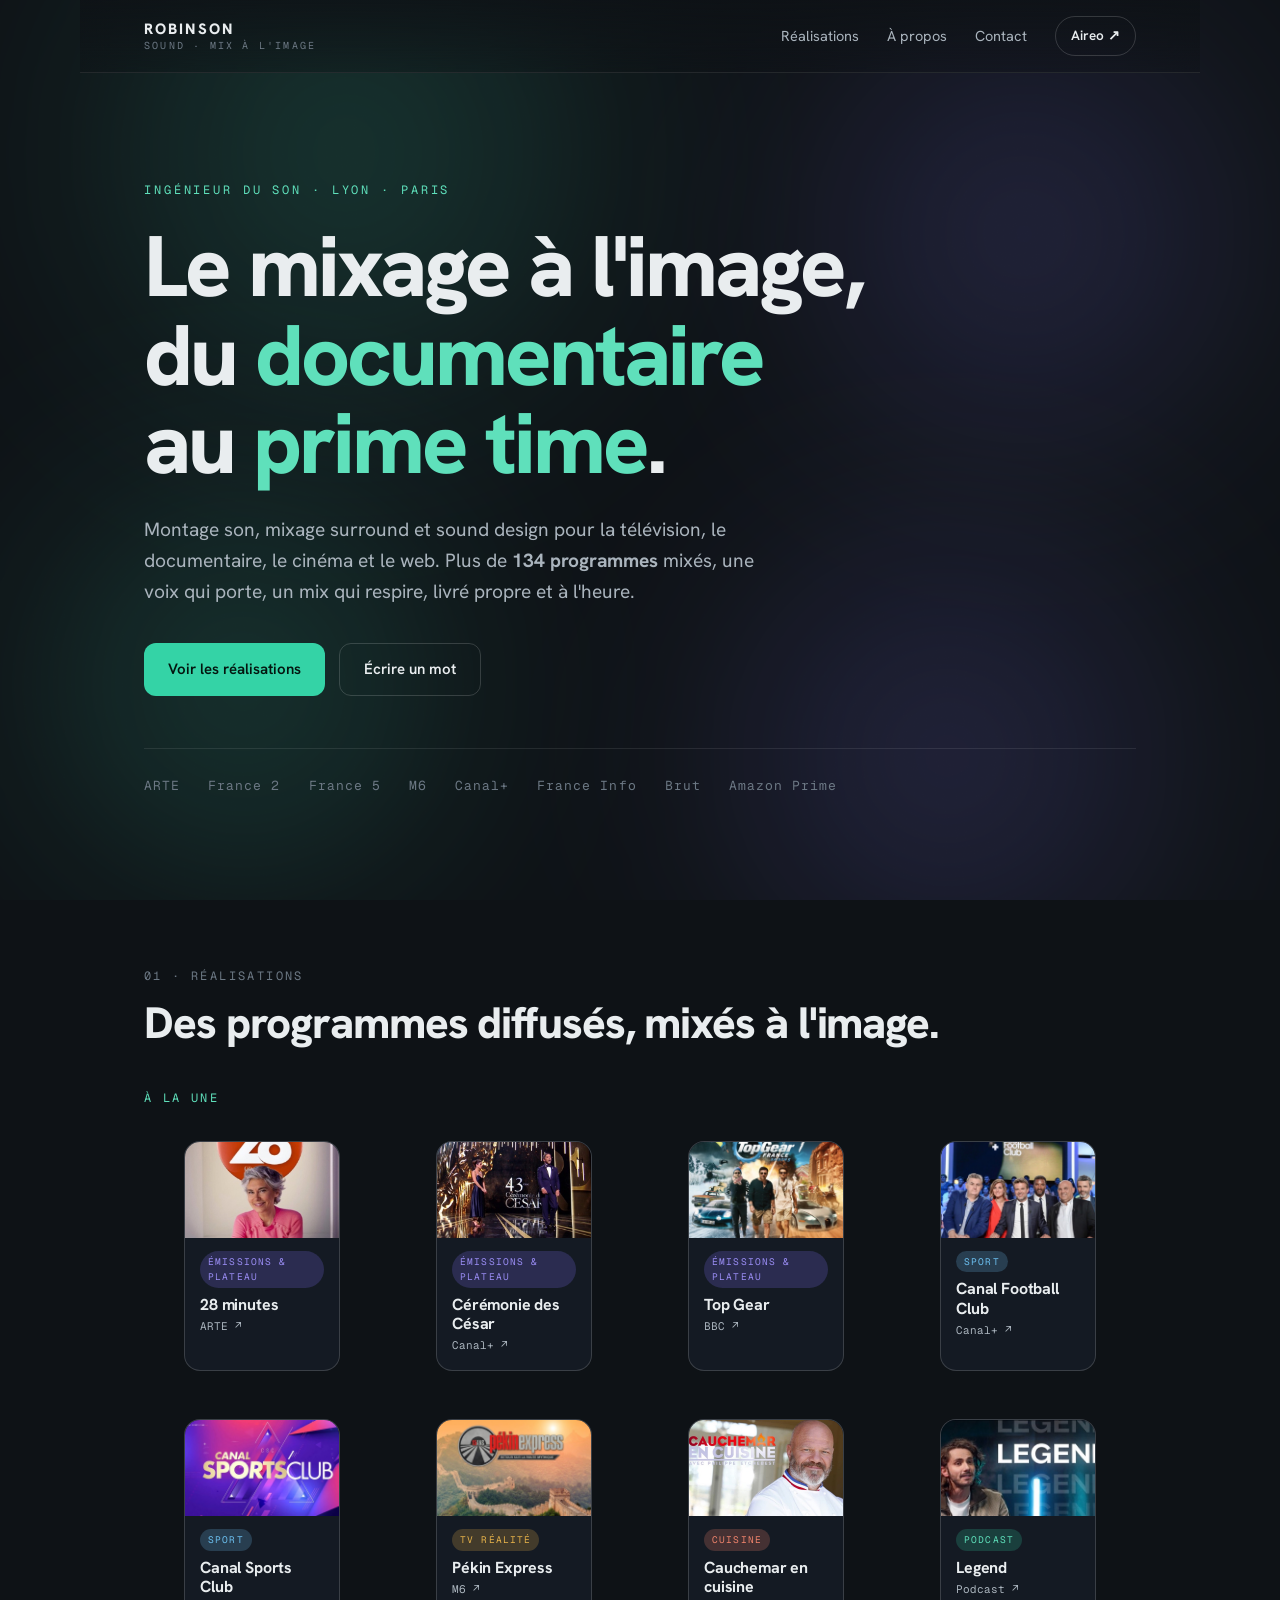
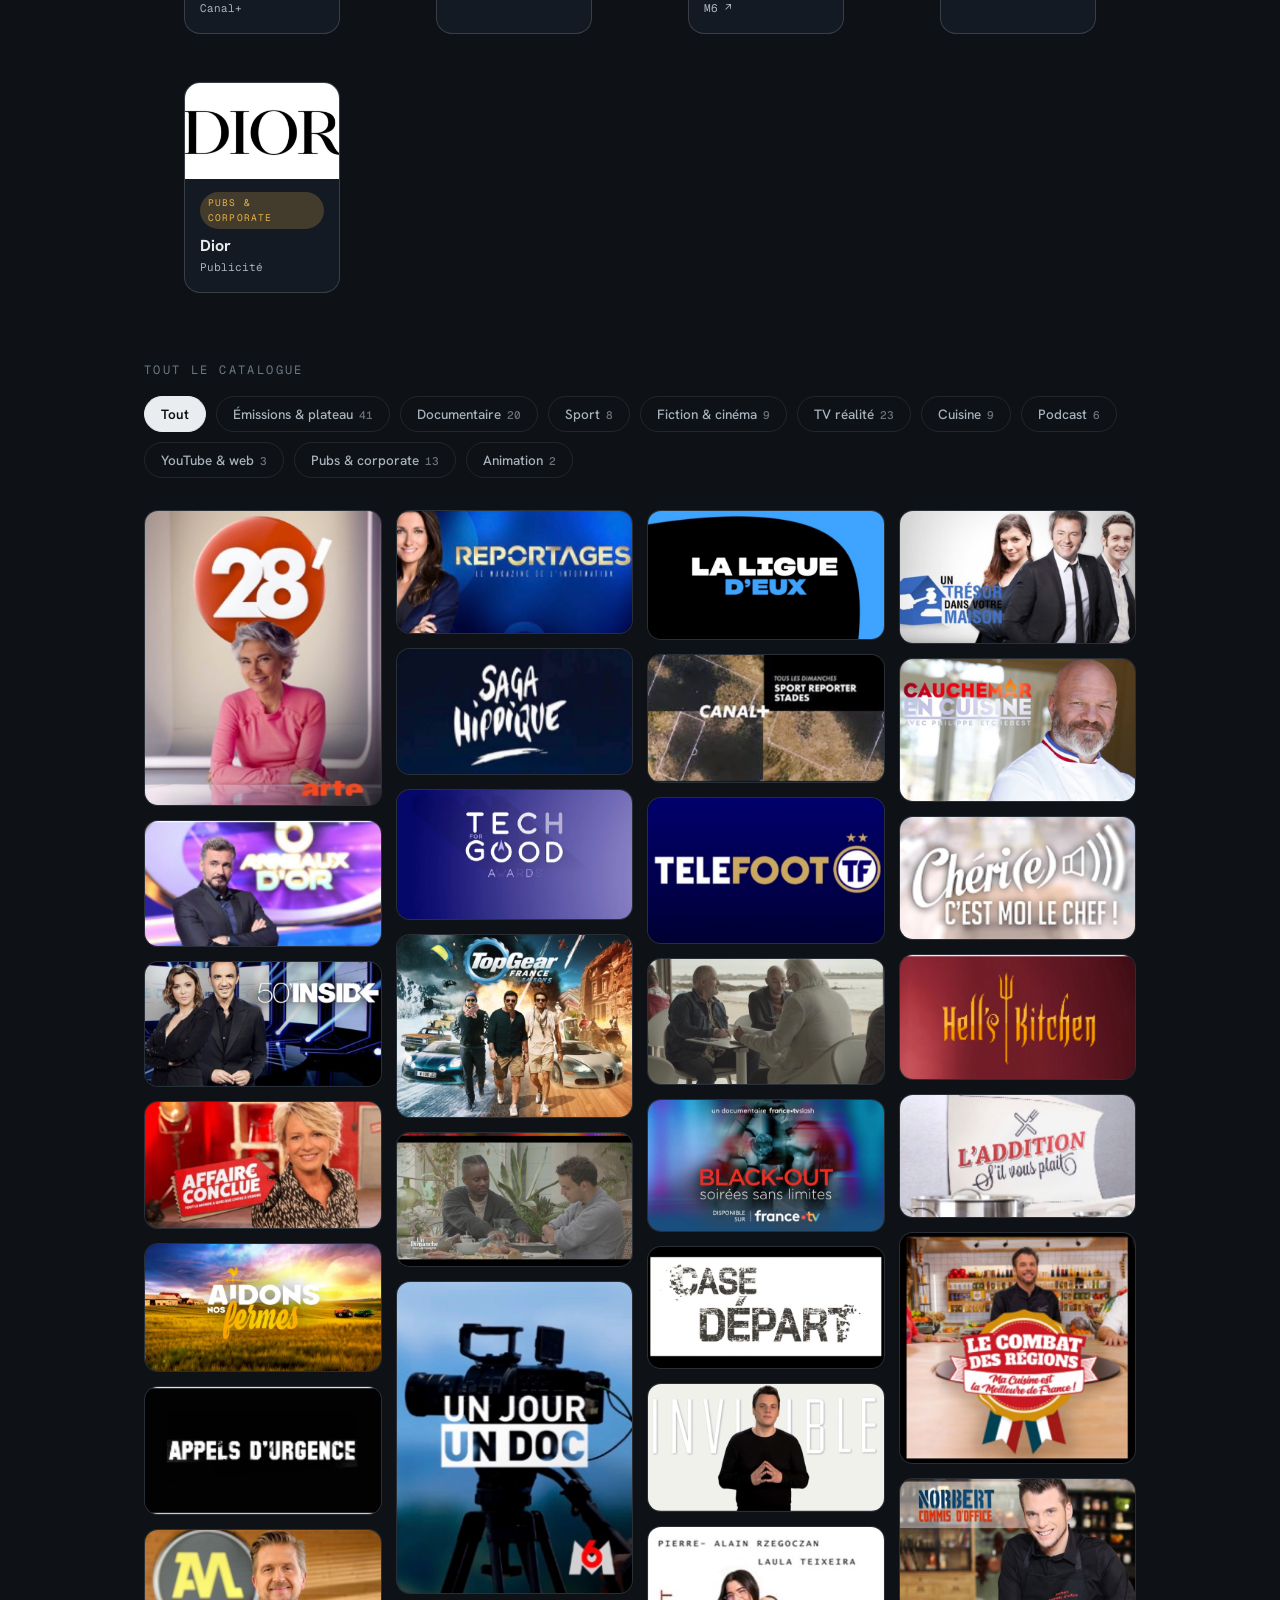
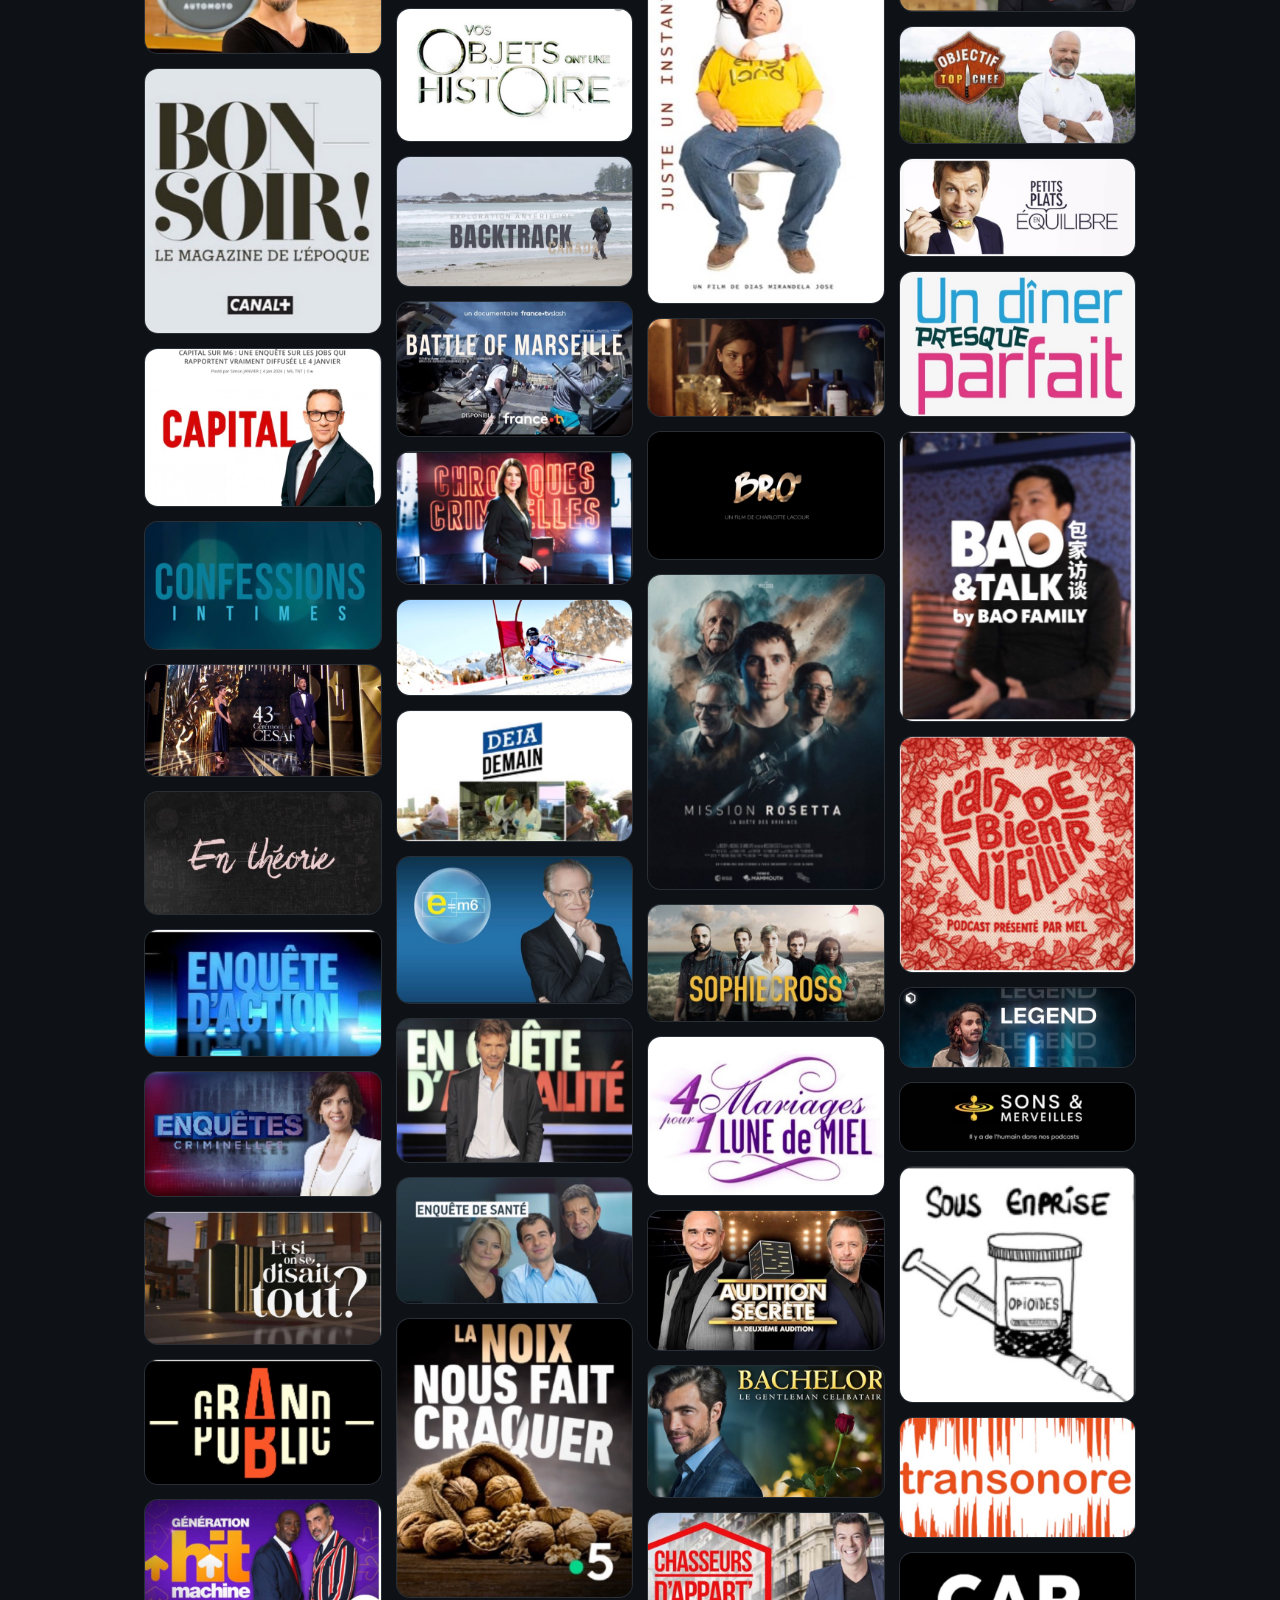
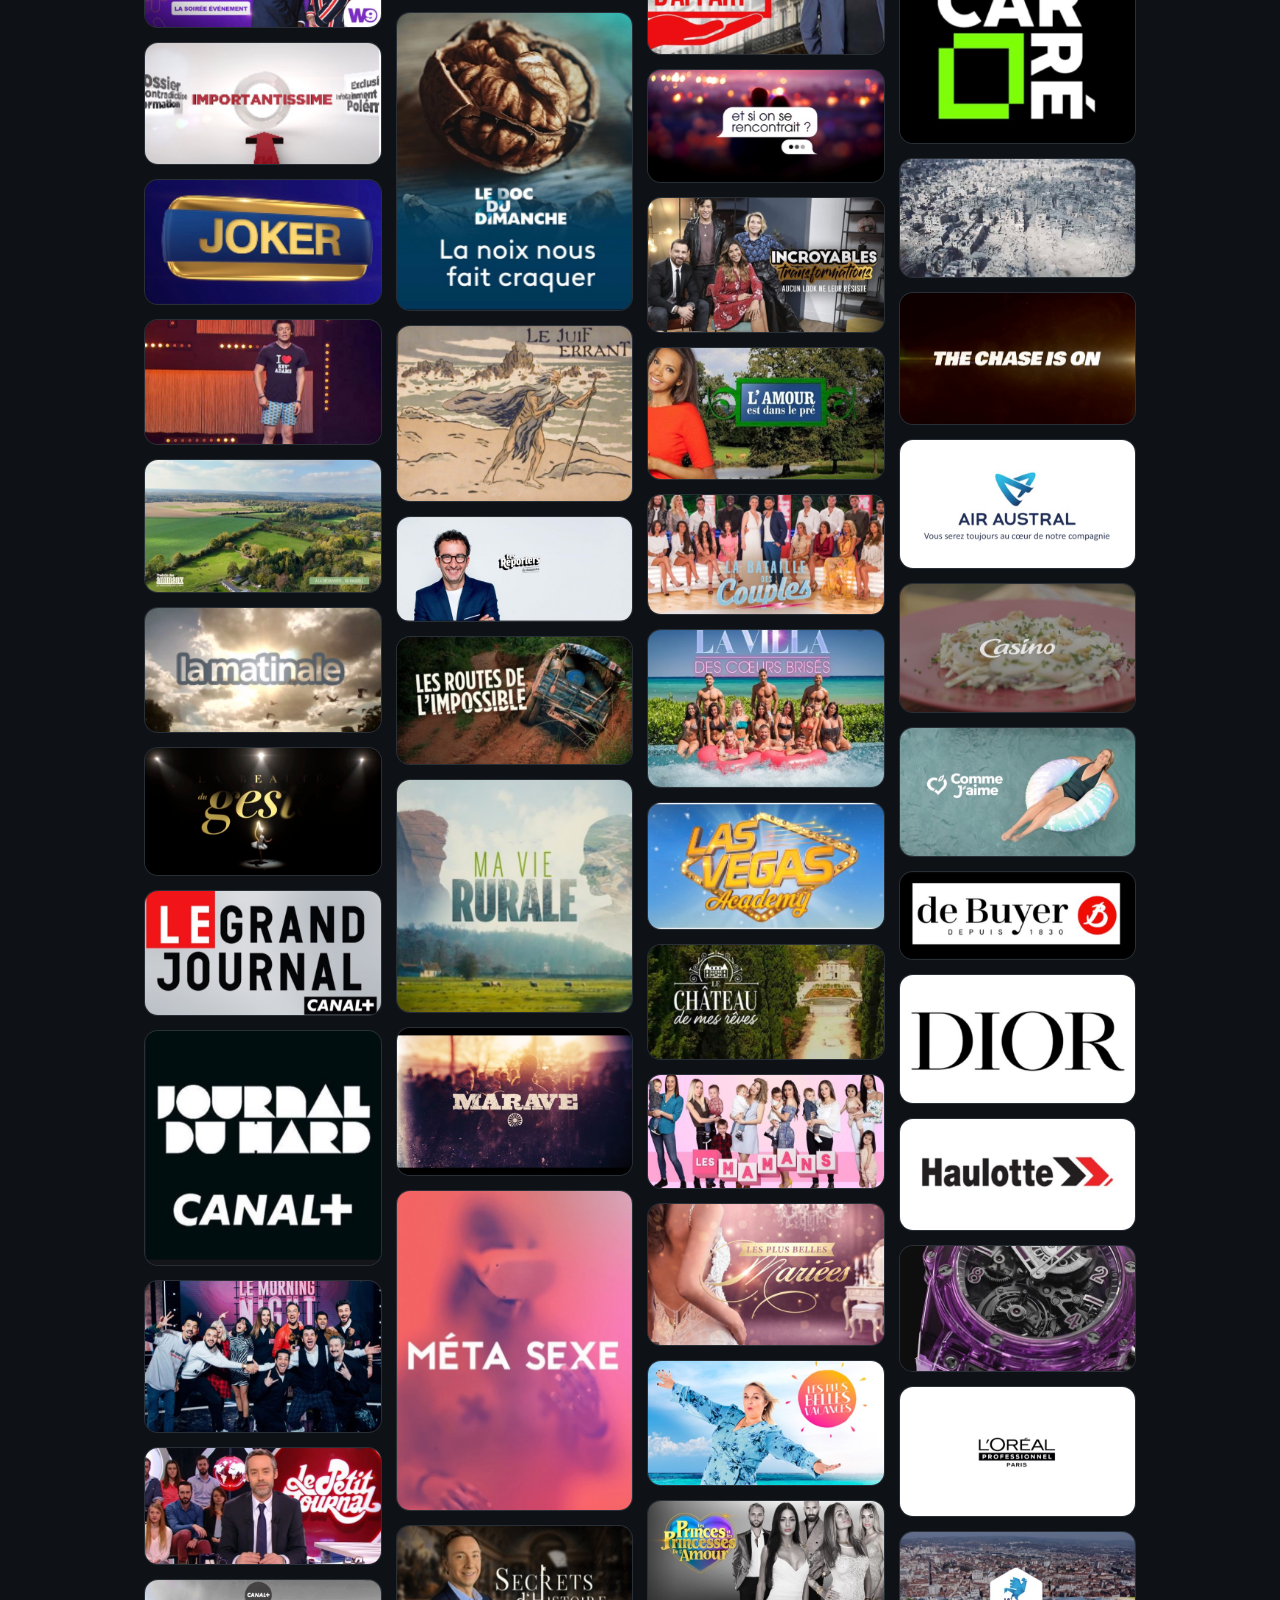
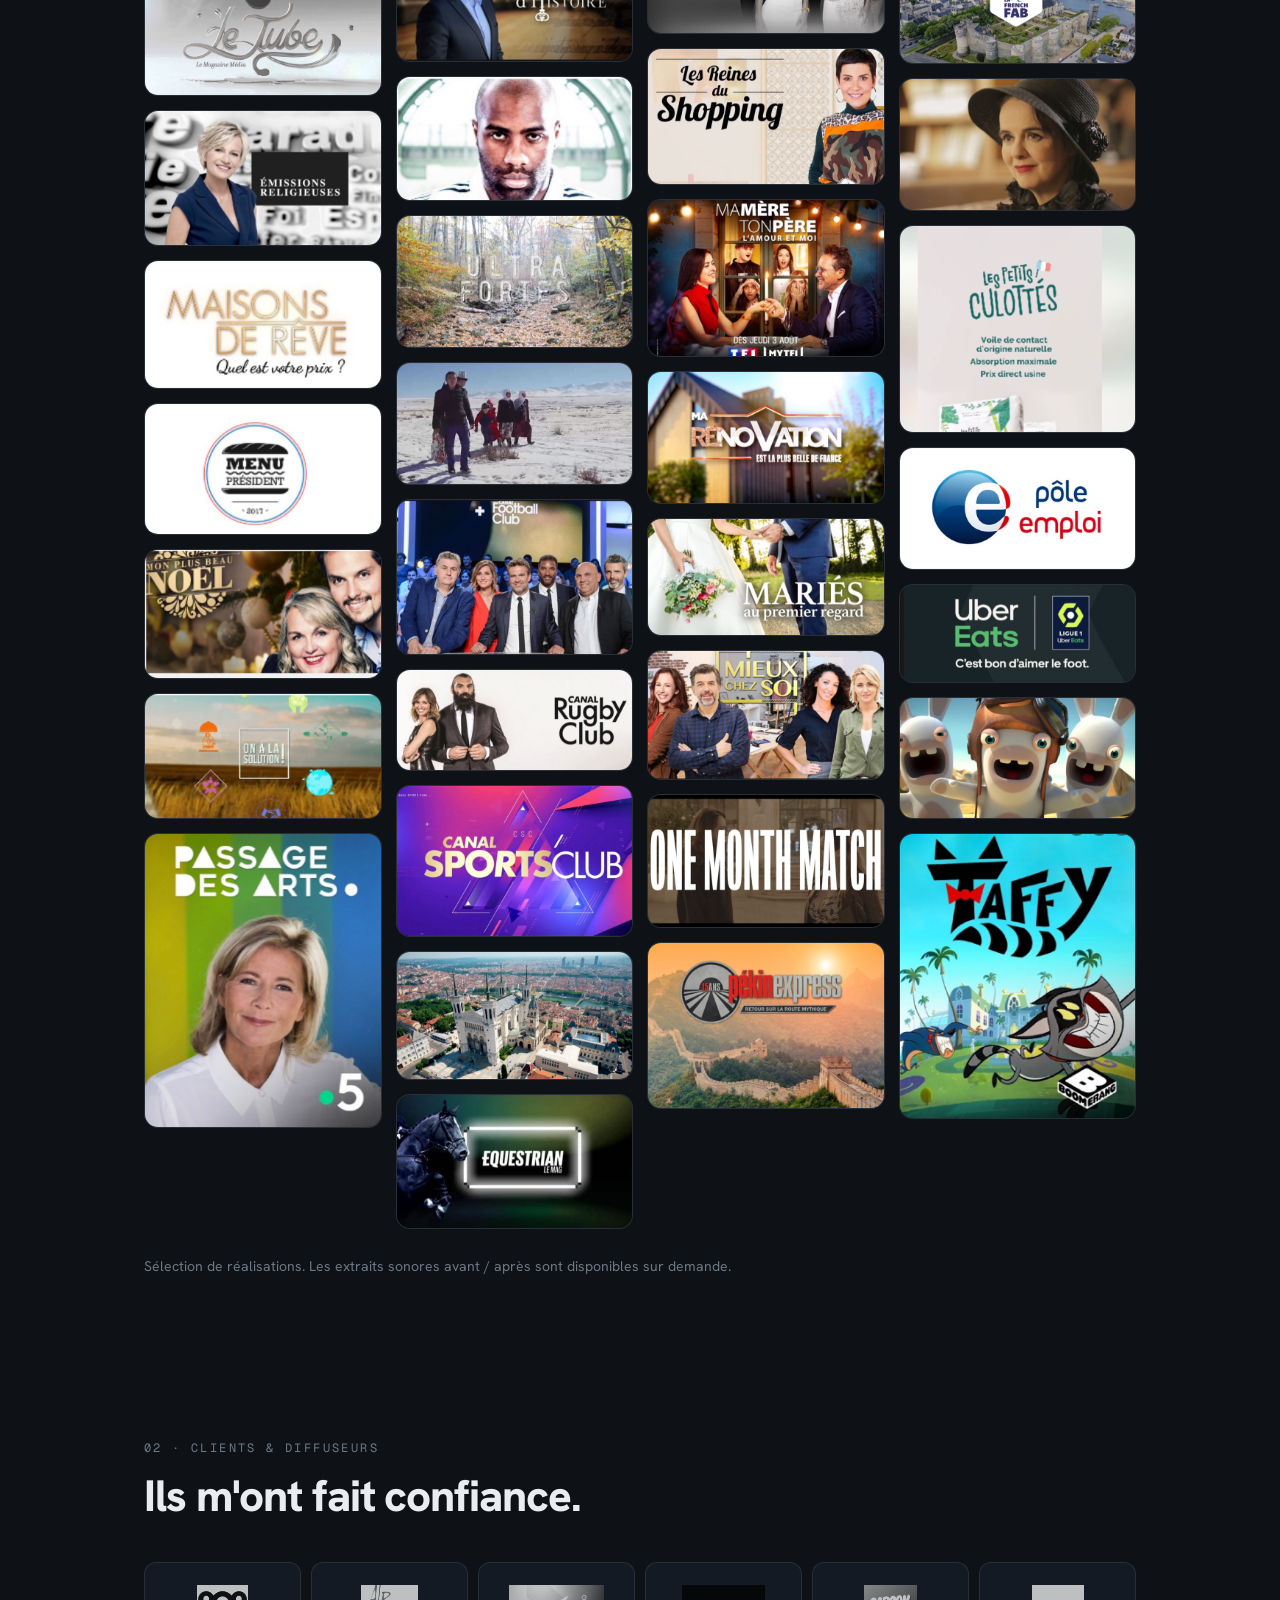
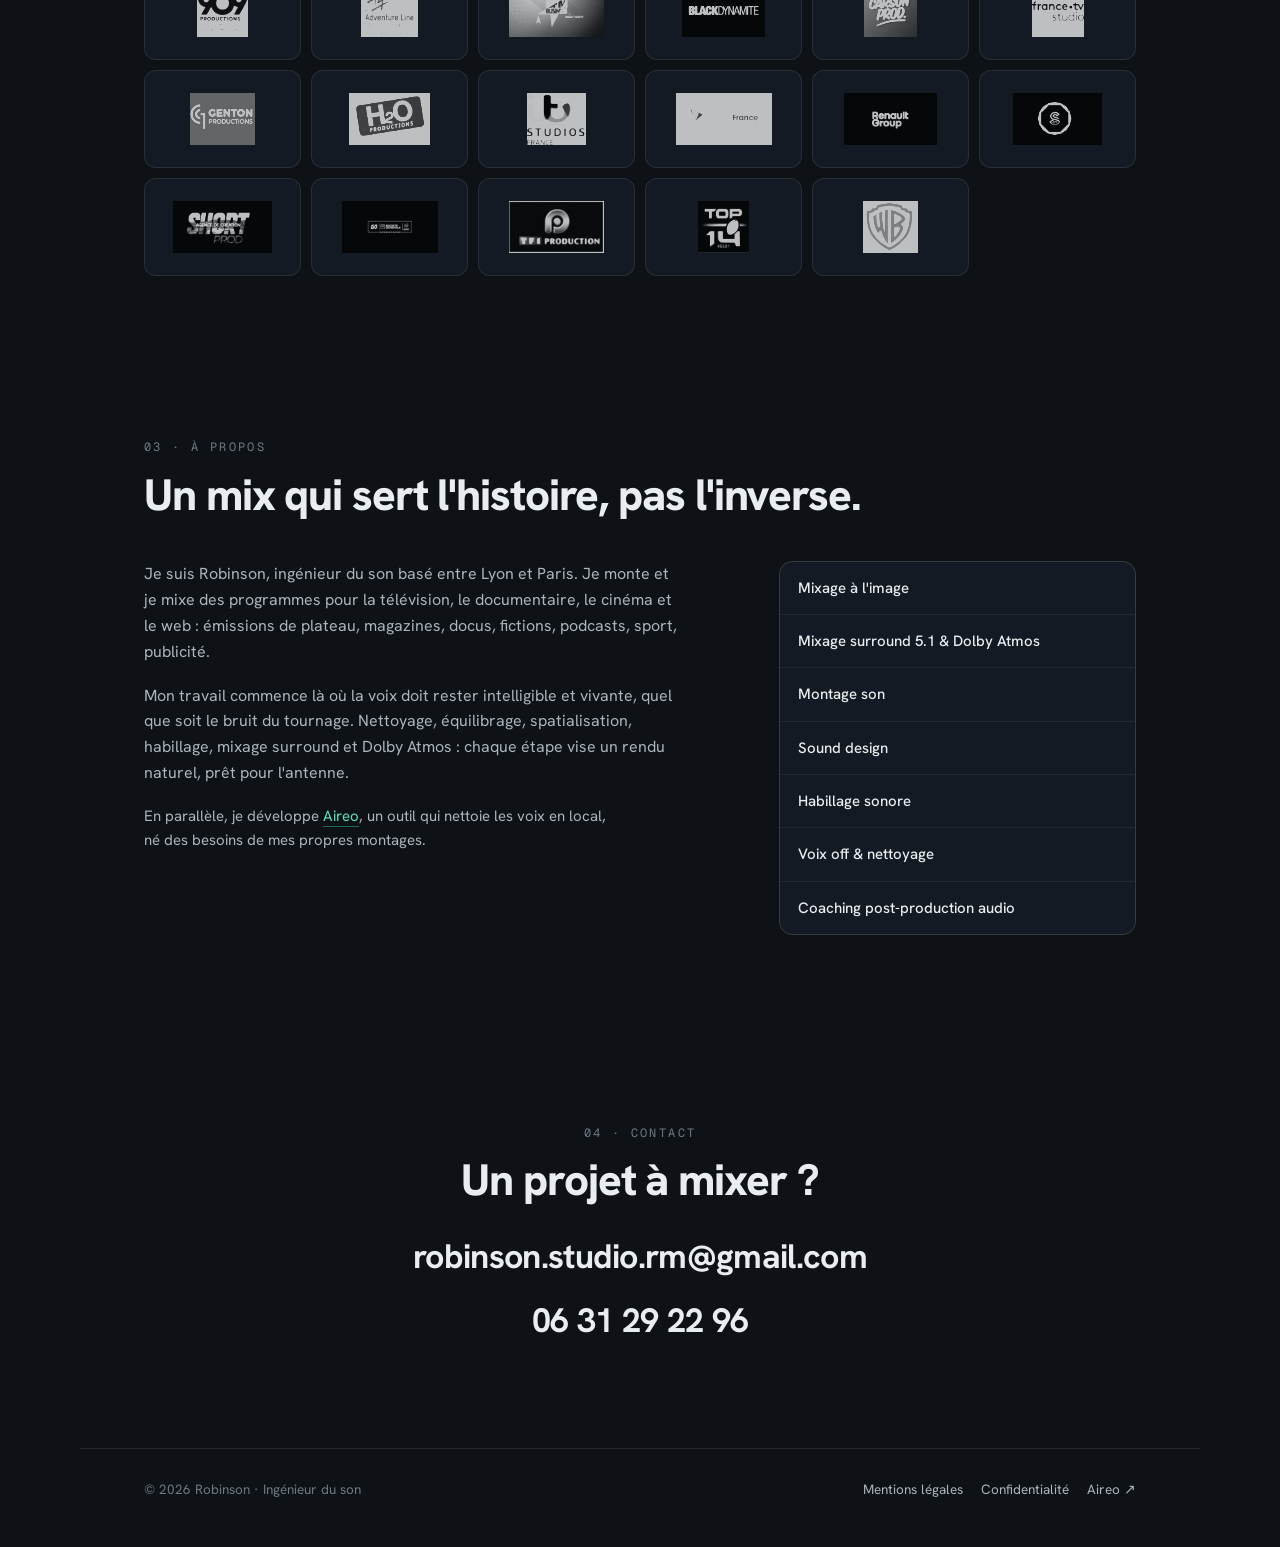
==== commit 3a5056ef: "Portfolio : retire 3 vignettes clients qui étaient des photos (17 logos) Co-Authored-By: Claude Opus" ====
--- a/index.html
+++ b/index.html
@@ -964,11 +964,8 @@
     <div class="clients-grid">
       <div class="client"><img loading="lazy" src="assets/clients/909-productions.jpg" alt="909 Productions"></div>
       <div class="client"><img loading="lazy" src="assets/clients/adventure-line-productions.jpg" alt="Adventure Line Productions"></div>
-      <div class="client"><img loading="lazy" src="assets/clients/arte.jpg" alt="ARTE"></div>
-      <div class="client"><img loading="lazy" src="assets/clients/arte-concert.jpg" alt="ARTE Concert"></div>
       <div class="client"><img loading="lazy" src="assets/clients/bfm-business.jpg" alt="BFM Business"></div>
       <div class="client"><img loading="lazy" src="assets/clients/black-dynamite.jpg" alt="Black Dynamite"></div>
-      <div class="client"><img loading="lazy" src="assets/clients/brut.jpg" alt="Brut"></div>
       <div class="client"><img loading="lazy" src="assets/clients/carson-prod.jpg" alt="Carson Prod"></div>
       <div class="client"><img loading="lazy" src="assets/clients/france-televisions.jpg" alt="France Télévisions"></div>
       <div class="client"><img loading="lazy" src="assets/clients/genton-productions.jpg" alt="Genton Productions"></div>
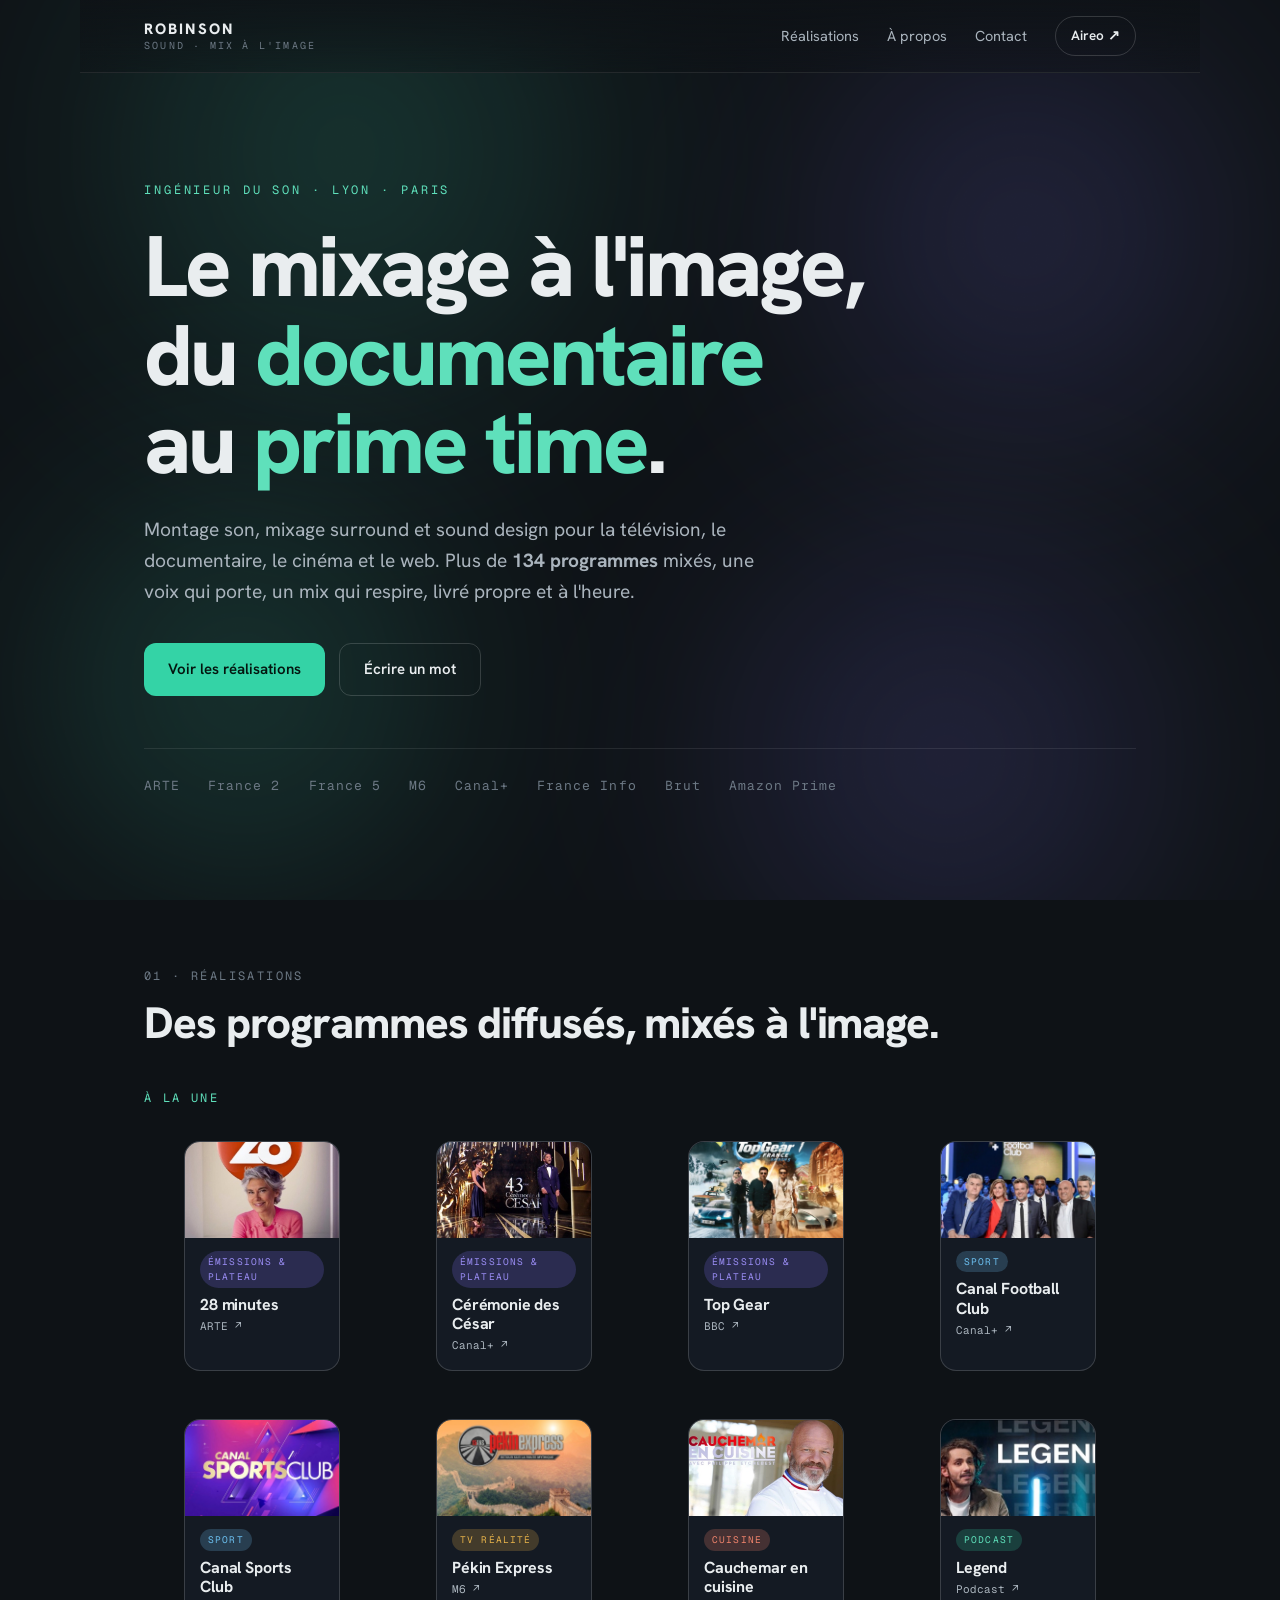
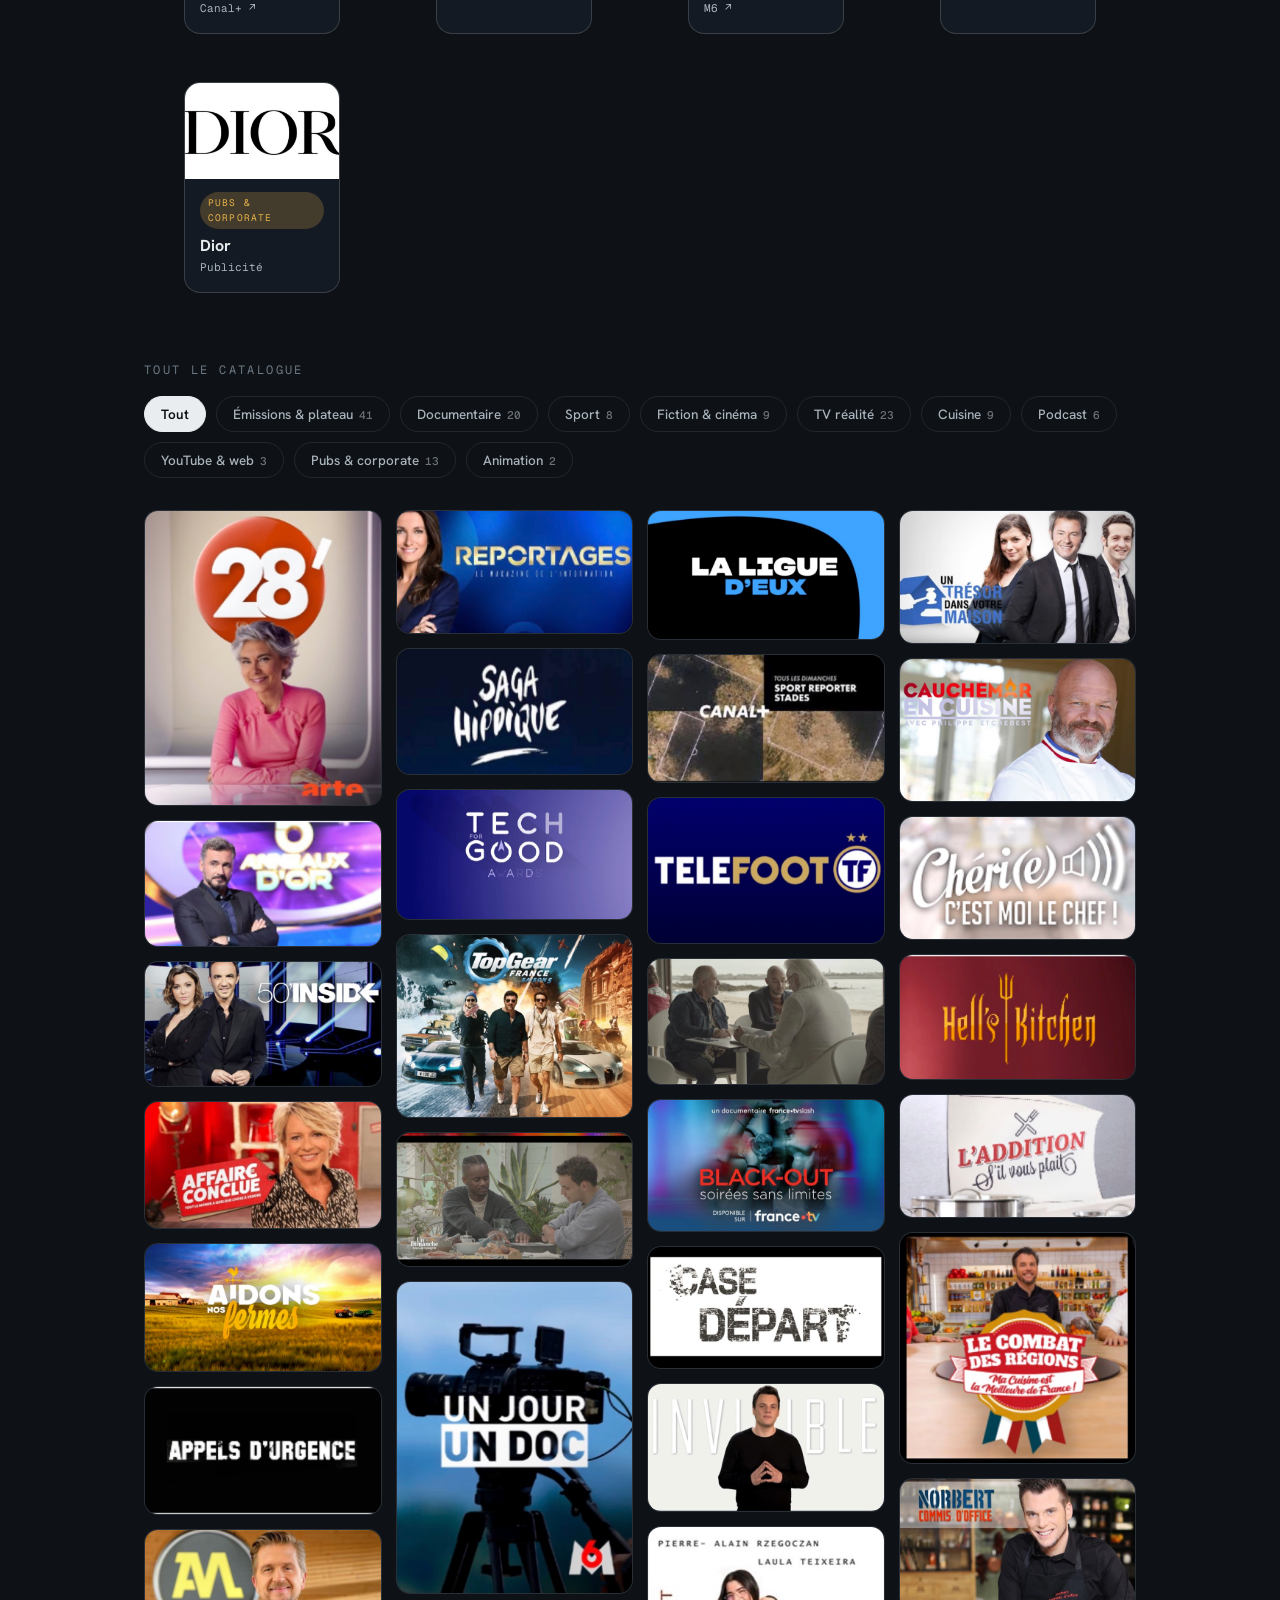
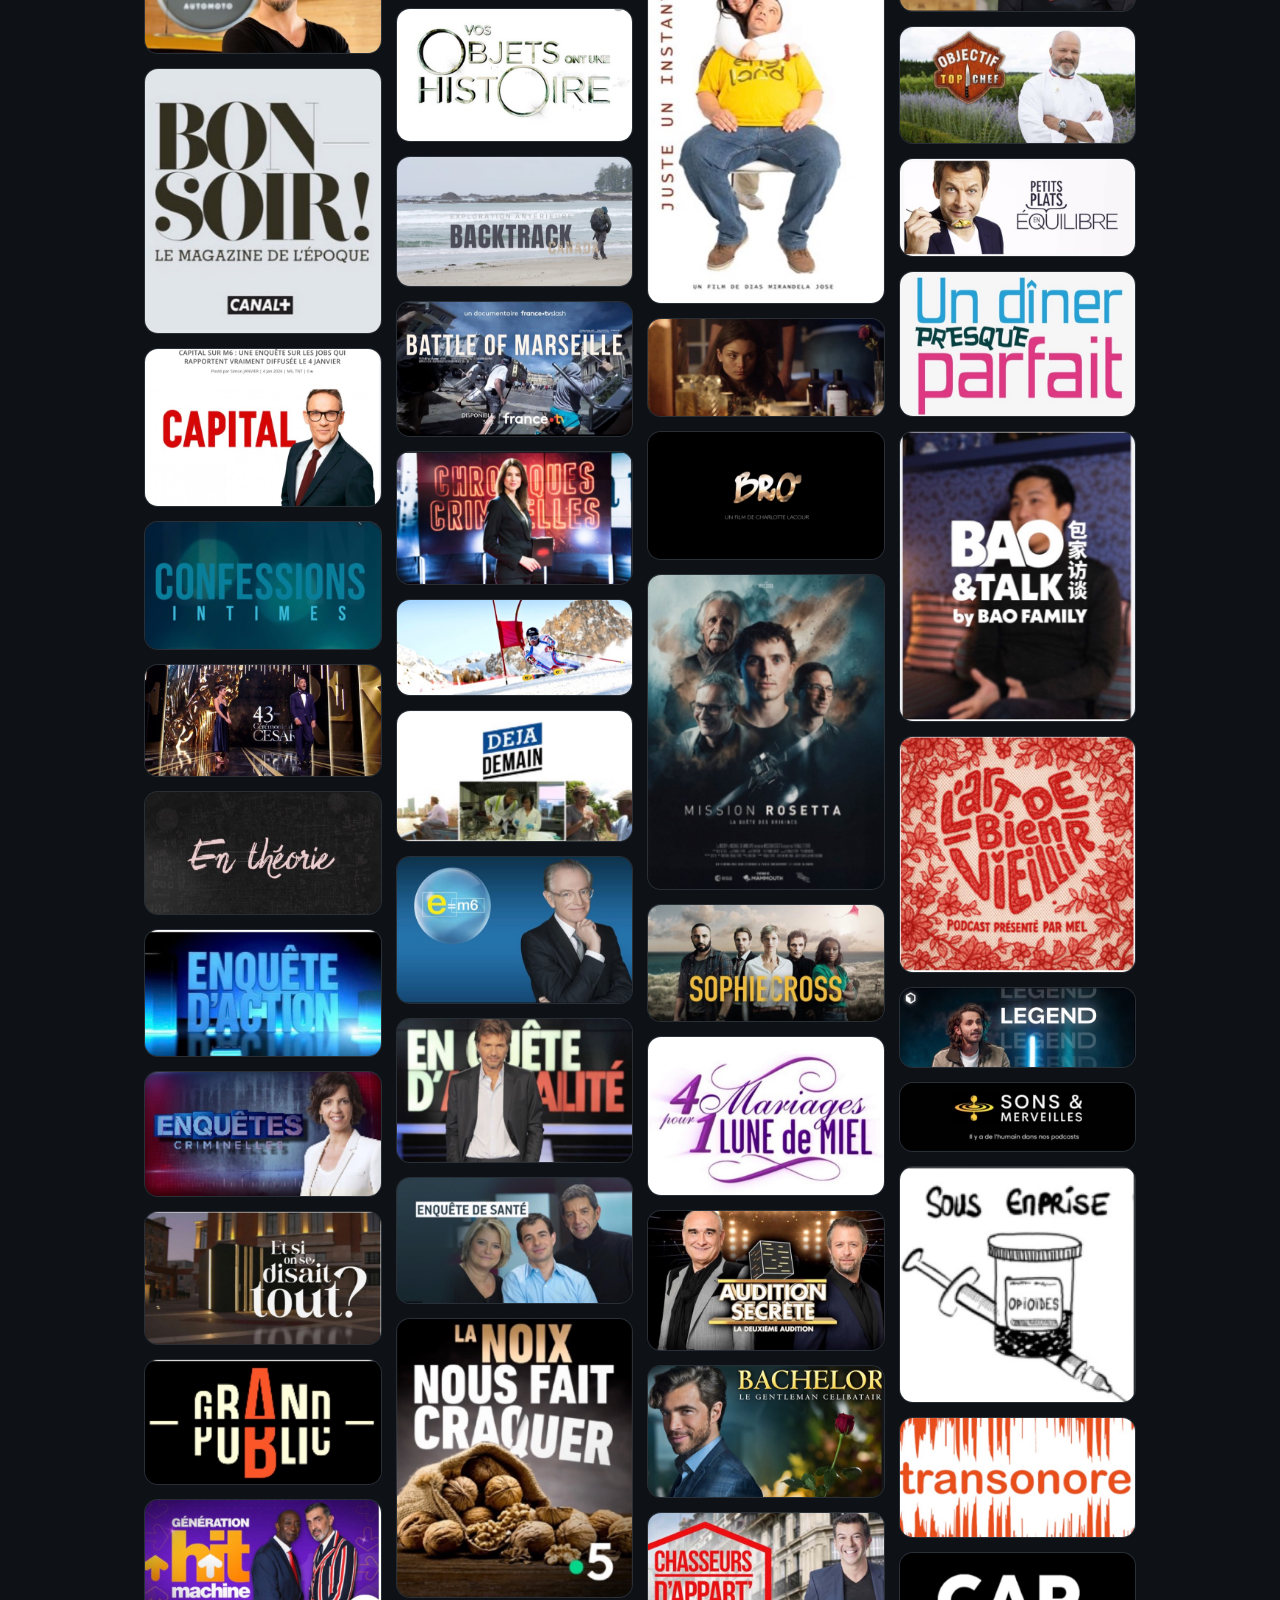
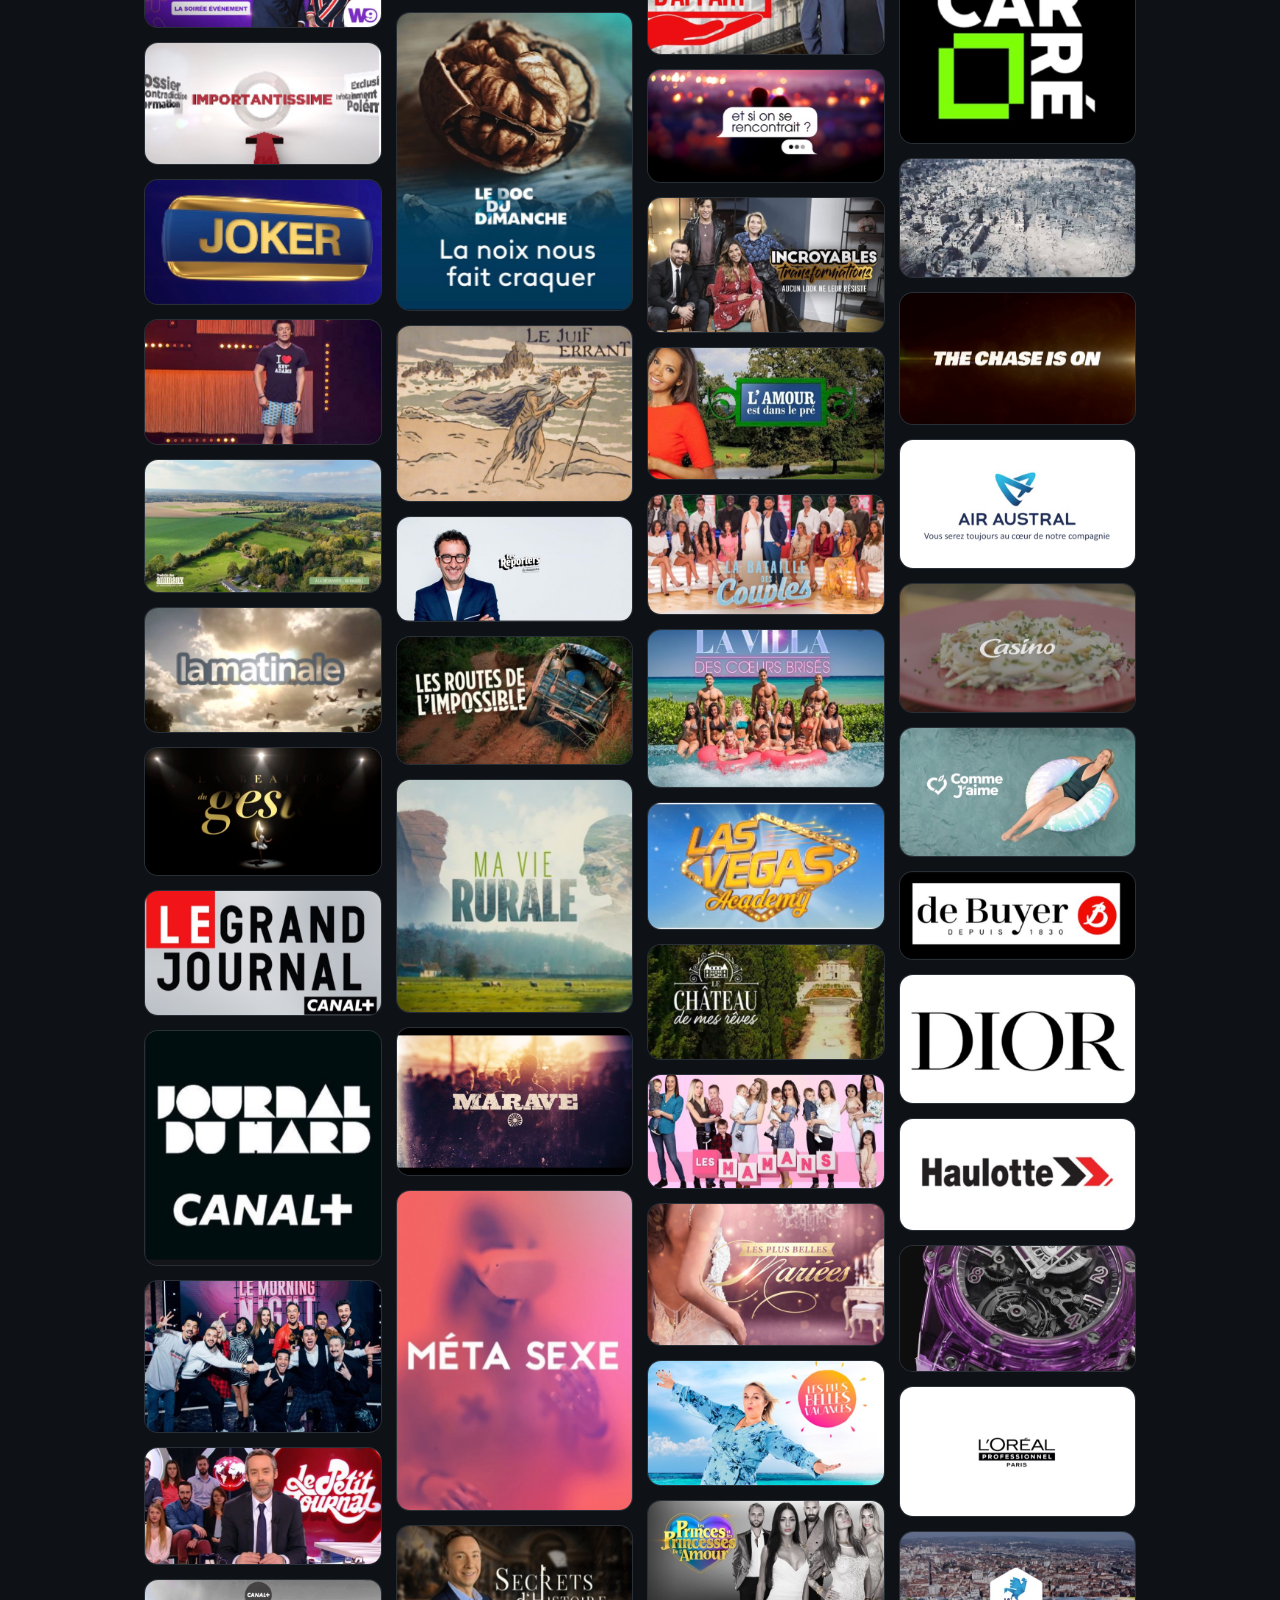
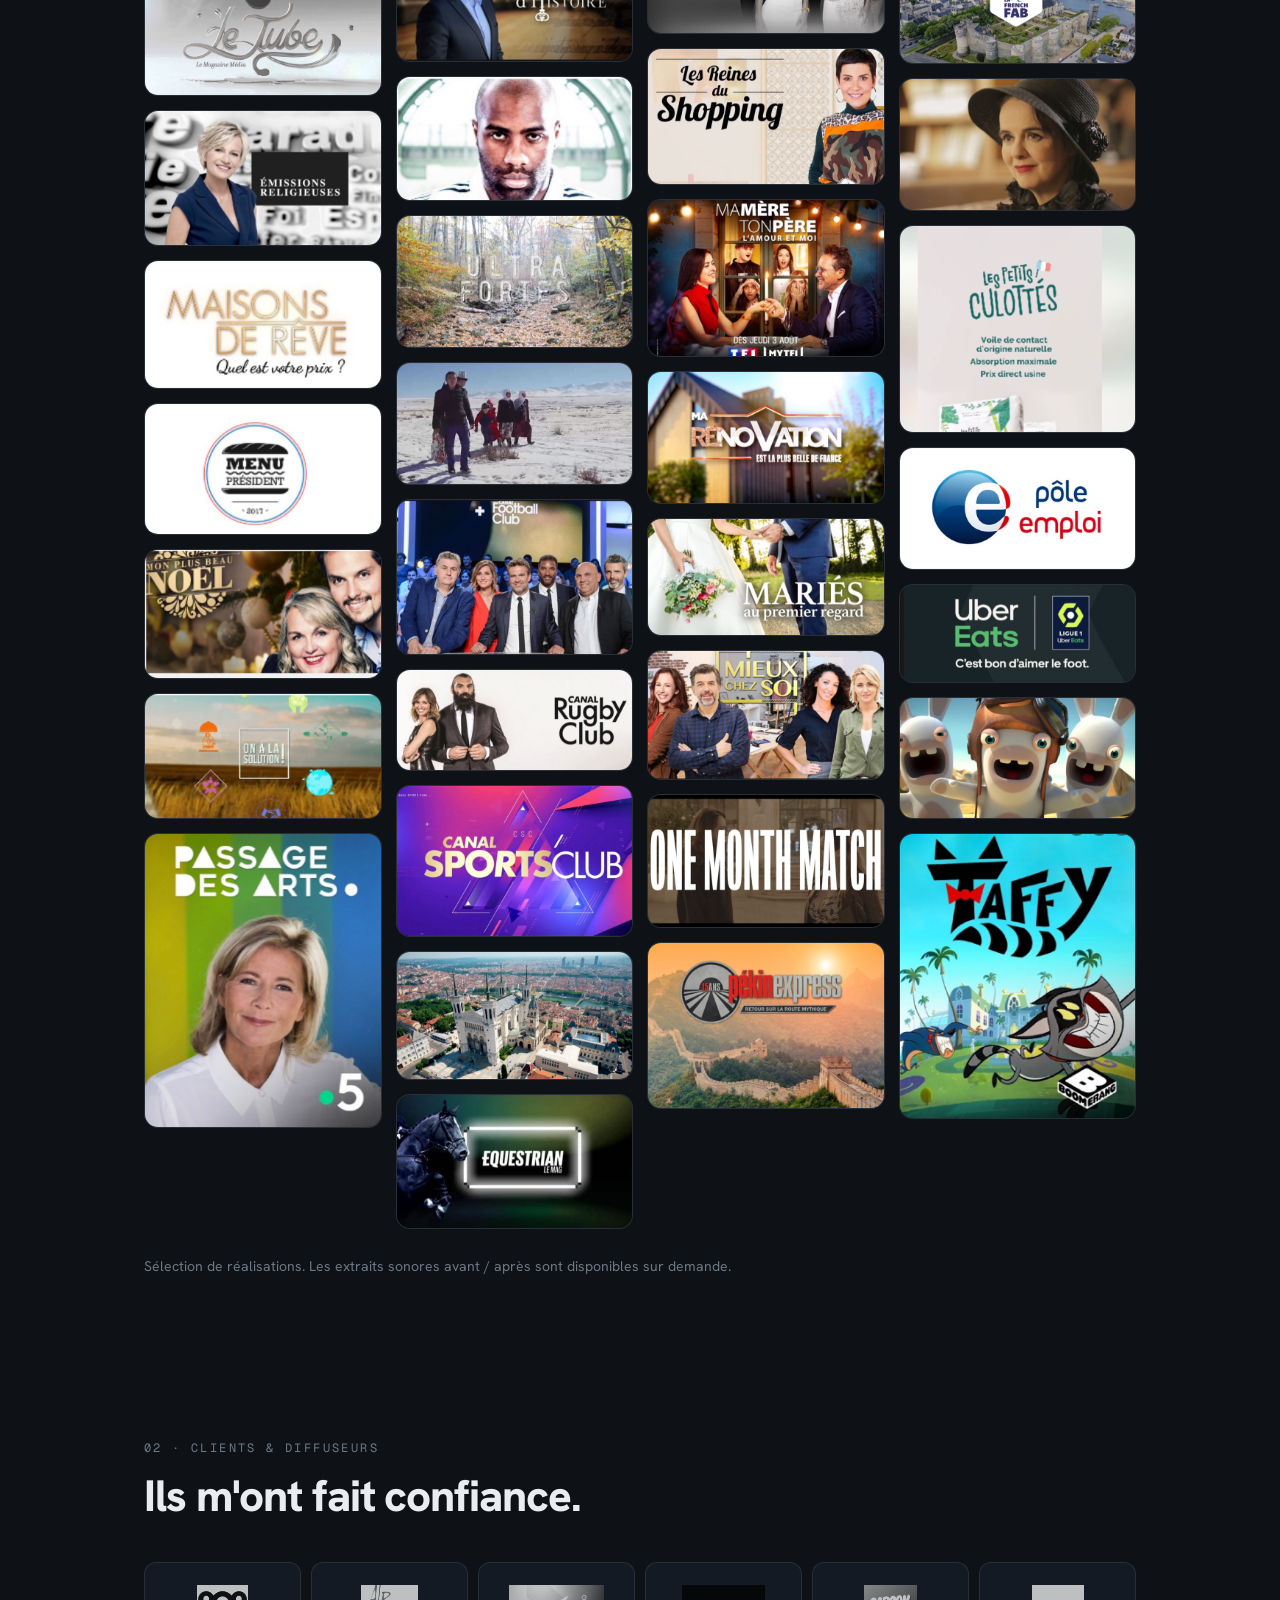
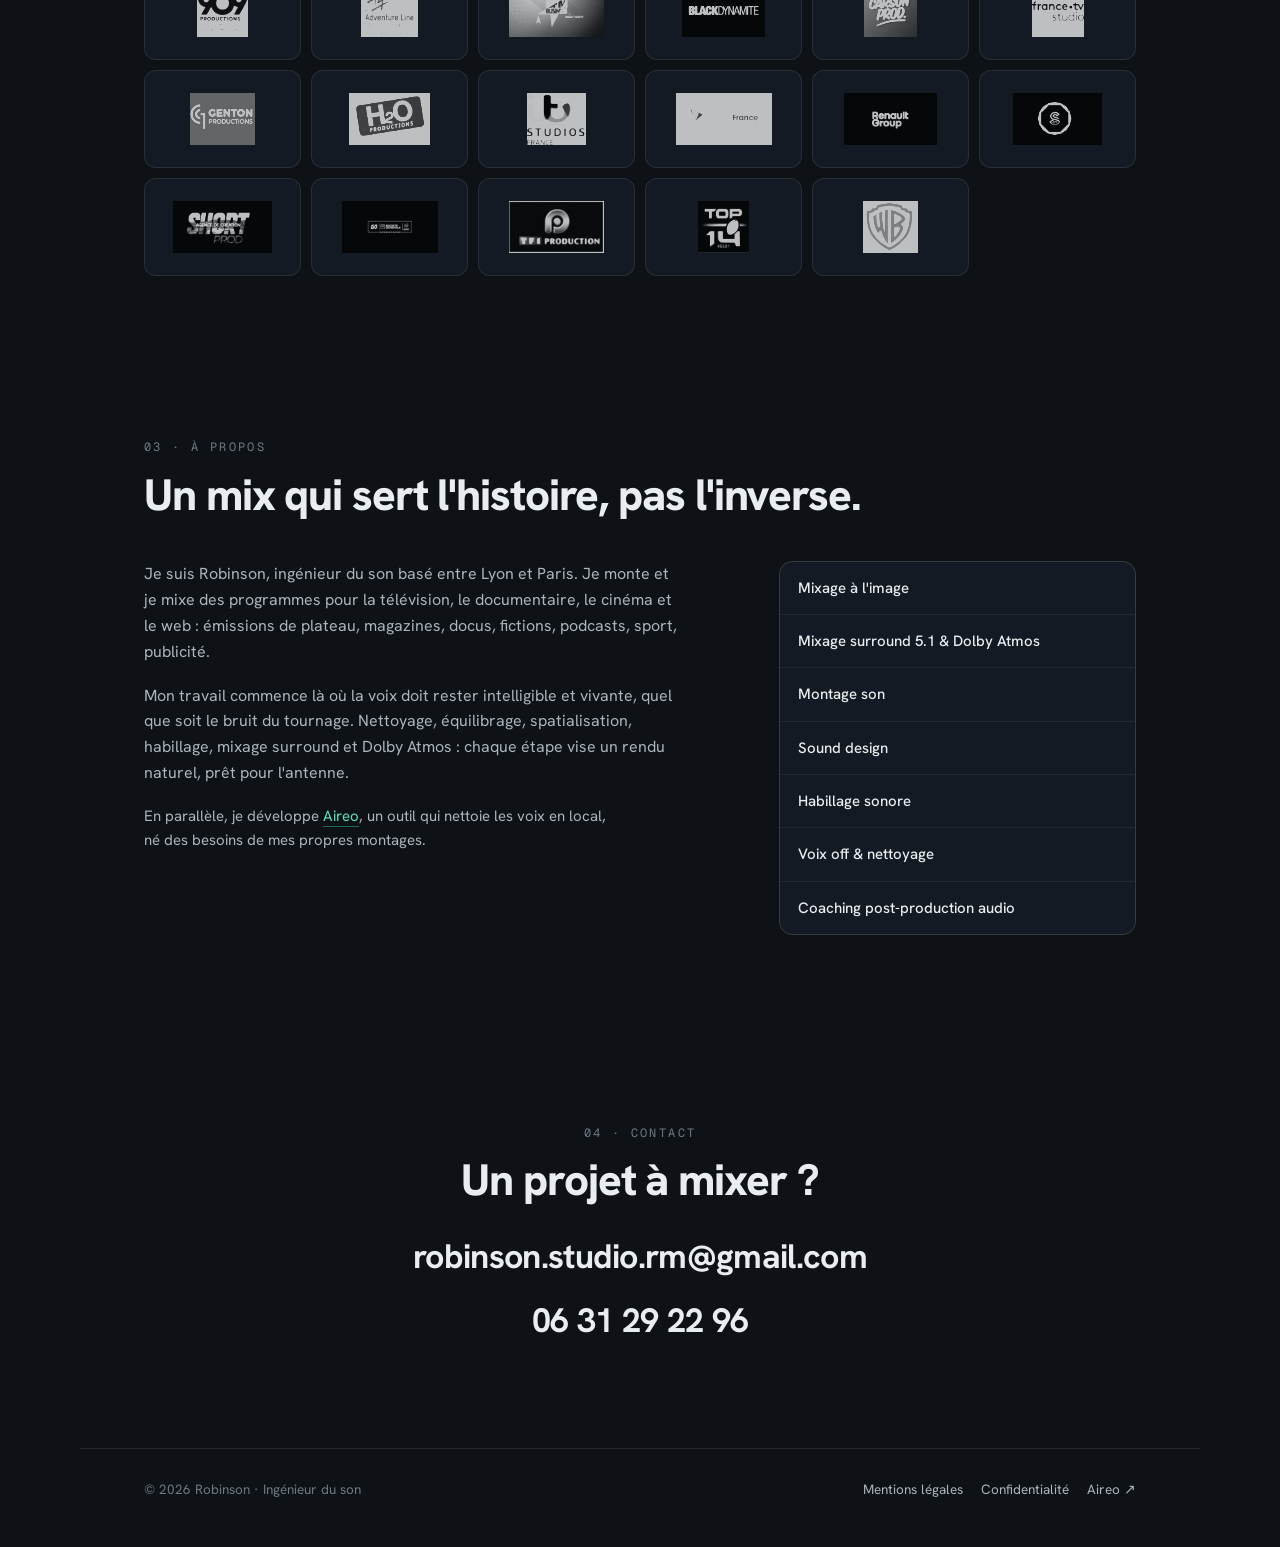
==== commit 27dfd72b: "SEO : 51 émissions liées (au lieu de 24) + graphe d'entité étendu Co-Authored-By: Claude Opus 4.8 <n" ====
--- a/index.html
+++ b/index.html
@@ -58,7 +58,7 @@
    "@type": "CreativeWork",
    "name": "Cauchemar en cuisine",
    "sameAs": [
-    "https://fr.wikipedia.org/wiki/Cauchemar_en_cuisine_(France)"
+    "https://fr.wikipedia.org/wiki/Cauchemar_en_cuisine_%28France%29"
    ],
    "contributor": {
     "@id": "https://aireo.studio/robinson/#robin"
@@ -87,6 +87,16 @@
   },
   {
    "@type": "CreativeWork",
+   "name": "Canal Sports Club",
+   "sameAs": [
+    "https://fr.wikipedia.org/wiki/Canal_Sports_Club"
+   ],
+   "contributor": {
+    "@id": "https://aireo.studio/robinson/#robin"
+   }
+  },
+  {
+   "@type": "CreativeWork",
    "name": "Pékin Express",
    "sameAs": [
     "https://fr.wikipedia.org/wiki/P%C3%A9kin_Express"
@@ -128,9 +138,39 @@
   },
   {
    "@type": "CreativeWork",
+   "name": "Norbert, commis d'office",
+   "sameAs": [
+    "https://fr.wikipedia.org/wiki/Norbert%2C_commis_d%27office"
+   ],
+   "contributor": {
+    "@id": "https://aireo.studio/robinson/#robin"
+   }
+  },
+  {
+   "@type": "CreativeWork",
    "name": "Objectif Top Chef",
    "sameAs": [
     "https://fr.wikipedia.org/wiki/Objectif_Top_Chef"
+   ],
+   "contributor": {
+    "@id": "https://aireo.studio/robinson/#robin"
+   }
+  },
+  {
+   "@type": "CreativeWork",
+   "name": "Petits Plats en équilibre",
+   "sameAs": [
+    "https://fr.wikipedia.org/wiki/Petits_Plats_en_%C3%A9quilibre"
+   ],
+   "contributor": {
+    "@id": "https://aireo.studio/robinson/#robin"
+   }
+  },
+  {
+   "@type": "CreativeWork",
+   "name": "Un dîner presque parfait",
+   "sameAs": [
+    "https://fr.wikipedia.org/wiki/Un_d%C3%AEner_presque_parfait"
    ],
    "contributor": {
     "@id": "https://aireo.studio/robinson/#robin"
@@ -152,7 +192,27 @@
    "name": "E=M6",
    "sameAs": [
     "https://www.m6.fr/e-m6-p_854",
-    "https://fr.wikipedia.org/wiki/E=M6"
+    "https://fr.wikipedia.org/wiki/E%3DM6"
+   ],
+   "contributor": {
+    "@id": "https://aireo.studio/robinson/#robin"
+   }
+  },
+  {
+   "@type": "CreativeWork",
+   "name": "Le Doc du dimanche",
+   "sameAs": [
+    "https://fr.wikipedia.org/wiki/Le_Doc_du_dimanche"
+   ],
+   "contributor": {
+    "@id": "https://aireo.studio/robinson/#robin"
+   }
+  },
+  {
+   "@type": "CreativeWork",
+   "name": "Les Routes de l'impossible",
+   "sameAs": [
+    "https://fr.wikipedia.org/wiki/Les_Routes_de_l%27impossible"
    ],
    "contributor": {
     "@id": "https://aireo.studio/robinson/#robin"
@@ -163,7 +223,27 @@
    "name": "Secrets d'Histoire",
    "sameAs": [
     "https://www.france.tv/france-3/secrets-d-histoire/",
-    "https://fr.wikipedia.org/wiki/Secrets_d'Histoire"
+    "https://fr.wikipedia.org/wiki/Secrets_d%27Histoire"
+   ],
+   "contributor": {
+    "@id": "https://aireo.studio/robinson/#robin"
+   }
+  },
+  {
+   "@type": "CreativeWork",
+   "name": "L'addition s'il vous plaît",
+   "sameAs": [
+    "https://fr.wikipedia.org/wiki/L%27addition_s%27il_vous_pla%C3%AEt"
+   ],
+   "contributor": {
+    "@id": "https://aireo.studio/robinson/#robin"
+   }
+  },
+  {
+   "@type": "CreativeWork",
+   "name": "Case départ",
+   "sameAs": [
+    "https://fr.wikipedia.org/wiki/Case_d%C3%A9part_(film,_2011)"
    ],
    "contributor": {
     "@id": "https://aireo.studio/robinson/#robin"
@@ -181,10 +261,40 @@
   },
   {
    "@type": "CreativeWork",
+   "name": "Sophie Cross",
+   "sameAs": [
+    "https://fr.wikipedia.org/wiki/Sophie_Cross"
+   ],
+   "contributor": {
+    "@id": "https://aireo.studio/robinson/#robin"
+   }
+  },
+  {
+   "@type": "CreativeWork",
+   "name": "Canal Rugby Club",
+   "sameAs": [
+    "https://fr.wikipedia.org/wiki/Canal_Rugby_Club"
+   ],
+   "contributor": {
+    "@id": "https://aireo.studio/robinson/#robin"
+   }
+  },
+  {
+   "@type": "CreativeWork",
    "name": "Téléfoot",
    "sameAs": [
     "https://www.tf1.fr/tf1/telefoot",
-    "https://fr.wikipedia.org/wiki/Telefoot"
+    "https://fr.wikipedia.org/wiki/T%C3%A9l%C3%A9foot"
+   ],
+   "contributor": {
+    "@id": "https://aireo.studio/robinson/#robin"
+   }
+  },
+  {
+   "@type": "CreativeWork",
+   "name": "4 mariages pour 1 lune de miel",
+   "sameAs": [
+    "https://fr.wikipedia.org/wiki/Quatre_mariages_pour_une_lune_de_miel"
    ],
    "contributor": {
     "@id": "https://aireo.studio/robinson/#robin"
@@ -194,7 +304,17 @@
    "@type": "CreativeWork",
    "name": "Bachelor, le gentleman célibataire",
    "sameAs": [
-    "https://fr.wikipedia.org/wiki/Bachelor,_le_gentleman_c%C3%A9libataire"
+    "https://fr.wikipedia.org/wiki/Bachelor%2C_le_gentleman_c%C3%A9libataire"
+   ],
+   "contributor": {
+    "@id": "https://aireo.studio/robinson/#robin"
+   }
+  },
+  {
+   "@type": "CreativeWork",
+   "name": "Chasseurs d'appart'",
+   "sameAs": [
+    "https://fr.wikipedia.org/wiki/Chasseurs_d%27appart%27"
    ],
    "contributor": {
     "@id": "https://aireo.studio/robinson/#robin"
@@ -214,7 +334,17 @@
    "@type": "CreativeWork",
    "name": "L'amour est dans le pré",
    "sameAs": [
-    "https://fr.wikipedia.org/wiki/L'amour_est_dans_le_pr%C3%A9"
+    "https://fr.wikipedia.org/wiki/L%27amour_est_dans_le_pr%C3%A9"
+   ],
+   "contributor": {
+    "@id": "https://aireo.studio/robinson/#robin"
+   }
+  },
+  {
+   "@type": "CreativeWork",
+   "name": "La Bataille des couples",
+   "sameAs": [
+    "https://fr.wikipedia.org/wiki/La_Bataille_des_couples"
    ],
    "contributor": {
     "@id": "https://aireo.studio/robinson/#robin"
@@ -243,6 +373,26 @@
   },
   {
    "@type": "CreativeWork",
+   "name": "Mariés au premier regard",
+   "sameAs": [
+    "https://fr.wikipedia.org/wiki/Mari%C3%A9s_au_premier_regard"
+   ],
+   "contributor": {
+    "@id": "https://aireo.studio/robinson/#robin"
+   }
+  },
+  {
+   "@type": "CreativeWork",
+   "name": "Un trésor dans votre maison",
+   "sameAs": [
+    "https://fr.wikipedia.org/wiki/Un_tr%C3%A9sor_dans_votre_maison"
+   ],
+   "contributor": {
+    "@id": "https://aireo.studio/robinson/#robin"
+   }
+  },
+  {
+   "@type": "CreativeWork",
    "name": "50' Inside",
    "sameAs": [
     "https://www.tf1.fr/tf1/50-mn-inside",
@@ -265,10 +415,90 @@
   },
   {
    "@type": "CreativeWork",
+   "name": "5 anneaux d'or",
+   "sameAs": [
+    "https://fr.wikipedia.org/wiki/5_anneaux_d%27or"
+   ],
+   "contributor": {
+    "@id": "https://aireo.studio/robinson/#robin"
+   }
+  },
+  {
+   "@type": "CreativeWork",
    "name": "Automoto",
    "sameAs": [
     "https://www.tf1.fr/tf1/auto-moto",
-    "https://fr.wikipedia.org/wiki/Automoto_(%C3%A9mission_de_t%C3%A9l%C3%A9vision)"
+    "https://fr.wikipedia.org/wiki/Automoto_%28%C3%A9mission_de_t%C3%A9l%C3%A9vision%29"
+   ],
+   "contributor": {
+    "@id": "https://aireo.studio/robinson/#robin"
+   }
+  },
+  {
+   "@type": "CreativeWork",
+   "name": "Bonsoir !",
+   "sameAs": [
+    "https://fr.wikipedia.org/wiki/Bonsoir_%21"
+   ],
+   "contributor": {
+    "@id": "https://aireo.studio/robinson/#robin"
+   }
+  },
+  {
+   "@type": "CreativeWork",
+   "name": "La Matinale",
+   "sameAs": [
+    "https://fr.wikipedia.org/wiki/La_Matinale"
+   ],
+   "contributor": {
+    "@id": "https://aireo.studio/robinson/#robin"
+   }
+  },
+  {
+   "@type": "CreativeWork",
+   "name": "Confessions intimes",
+   "sameAs": [
+    "https://fr.wikipedia.org/wiki/Confessions_intimes"
+   ],
+   "contributor": {
+    "@id": "https://aireo.studio/robinson/#robin"
+   }
+  },
+  {
+   "@type": "CreativeWork",
+   "name": "Enquête d'action",
+   "sameAs": [
+    "https://fr.wikipedia.org/wiki/Enqu%C3%AAte_d%27action"
+   ],
+   "contributor": {
+    "@id": "https://aireo.studio/robinson/#robin"
+   }
+  },
+  {
+   "@type": "CreativeWork",
+   "name": "Enquêtes criminelles : le magazine des faits divers",
+   "sameAs": [
+    "https://fr.wikipedia.org/wiki/Enqu%C3%AAtes_criminelles_%3A_le_magazine_des_faits_divers"
+   ],
+   "contributor": {
+    "@id": "https://aireo.studio/robinson/#robin"
+   }
+  },
+  {
+   "@type": "CreativeWork",
+   "name": "Génération Hit machine",
+   "sameAs": [
+    "https://fr.wikipedia.org/wiki/G%C3%A9n%C3%A9ration_Hit_machine"
+   ],
+   "contributor": {
+    "@id": "https://aireo.studio/robinson/#robin"
+   }
+  },
+  {
+   "@type": "CreativeWork",
+   "name": "Grand Public",
+   "sameAs": [
+    "https://fr.wikipedia.org/wiki/Grand_Public"
    ],
    "contributor": {
     "@id": "https://aireo.studio/robinson/#robin"
@@ -286,9 +516,49 @@
   },
   {
    "@type": "CreativeWork",
+   "name": "Le Journal du hard",
+   "sameAs": [
+    "https://fr.wikipedia.org/wiki/Le_Journal_du_hard"
+   ],
+   "contributor": {
+    "@id": "https://aireo.studio/robinson/#robin"
+   }
+  },
+  {
+   "@type": "CreativeWork",
+   "name": "Le Morning Night",
+   "sameAs": [
+    "https://fr.wikipedia.org/wiki/Le_Morning_Night"
+   ],
+   "contributor": {
+    "@id": "https://aireo.studio/robinson/#robin"
+   }
+  },
+  {
+   "@type": "CreativeWork",
    "name": "Le Petit Journal",
    "sameAs": [
-    "https://fr.wikipedia.org/wiki/Le_Petit_Journal_(%C3%A9mission_de_t%C3%A9l%C3%A9vision)"
+    "https://fr.wikipedia.org/wiki/Le_Petit_Journal_%28%C3%A9mission_de_t%C3%A9l%C3%A9vision%29"
+   ],
+   "contributor": {
+    "@id": "https://aireo.studio/robinson/#robin"
+   }
+  },
+  {
+   "@type": "CreativeWork",
+   "name": "Le Tube",
+   "sameAs": [
+    "https://fr.wikipedia.org/wiki/Le_Tube"
+   ],
+   "contributor": {
+    "@id": "https://aireo.studio/robinson/#robin"
+   }
+  },
+  {
+   "@type": "CreativeWork",
+   "name": "Passage des arts",
+   "sameAs": [
+    "https://fr.wikipedia.org/wiki/Passage_des_arts"
    ],
    "contributor": {
     "@id": "https://aireo.studio/robinson/#robin"
@@ -299,7 +569,7 @@
    "name": "Un dimanche à la campagne",
    "sameAs": [
     "https://www.france.tv/france-2/un-dimanche-a-la-campagne/",
-    "https://fr.wikipedia.org/wiki/Un_dimanche_%C3%A0_la_campagne_(%C3%A9mission_de_t%C3%A9l%C3%A9vision)"
+    "https://fr.wikipedia.org/wiki/Un_dimanche_%C3%A0_la_campagne_%28%C3%A9mission_de_t%C3%A9l%C3%A9vision%29"
    ],
    "contributor": {
     "@id": "https://aireo.studio/robinson/#robin"
@@ -380,7 +650,7 @@
       </figure>
       <figure class="feat" data-cat="sport">
         <img loading="lazy" src="assets/work/canal-sports-club.jpg" alt="Canal Sports Club — Sport, montage / mixage son par Robinson">
-        <figcaption><span class="tag tag-b">Sport</span><span class="c-title">Canal Sports Club</span><span class="c-net">Canal+</span></figcaption>
+        <figcaption><span class="tag tag-b">Sport</span><span class="c-title">Canal Sports Club</span><a class="c-net" href="https://fr.wikipedia.org/wiki/Canal_Sports_Club" target="_blank" rel="noopener">Canal+ <span aria-hidden="true">↗</span></a></figcaption>
       </figure>
       <figure class="feat" data-cat="tv-realite">
         <img loading="lazy" src="assets/work/pekin-express.jpg" alt="Pékin Express — TV réalité, montage / mixage son par Robinson">
@@ -388,7 +658,7 @@
       </figure>
       <figure class="feat" data-cat="cuisine">
         <img loading="lazy" src="assets/work/cauchemar-en-cuisine.jpg" alt="Cauchemar en cuisine — Cuisine, montage / mixage son par Robinson">
-        <figcaption><span class="tag tag-r">Cuisine</span><span class="c-title">Cauchemar en cuisine</span><a class="c-net" href="https://fr.wikipedia.org/wiki/Cauchemar_en_cuisine_(France)" target="_blank" rel="noopener">M6 <span aria-hidden="true">↗</span></a></figcaption>
+        <figcaption><span class="tag tag-r">Cuisine</span><span class="c-title">Cauchemar en cuisine</span><a class="c-net" href="https://fr.wikipedia.org/wiki/Cauchemar_en_cuisine_%28France%29" target="_blank" rel="noopener">M6 <span aria-hidden="true">↗</span></a></figcaption>
       </figure>
       <figure class="feat" data-cat="podcast">
         <img loading="lazy" src="assets/work/legend.jpg" alt="Legend — Podcast, montage / mixage son par Robinson">
@@ -422,7 +692,7 @@
       </figure>
       <figure class="card" data-cat="emission">
         <img loading="lazy" src="assets/work/5-anneaux-d-or.jpg" alt="5 anneaux d&#x27;or — Émissions &amp; plateau, montage / mixage son par Robinson">
-        <figcaption><span class="tag tag-v">Émissions &amp; plateau</span><span class="c-title">5 anneaux d&#x27;or</span><span class="c-net">France 2</span></figcaption>
+        <figcaption><span class="tag tag-v">Émissions &amp; plateau</span><span class="c-title">5 anneaux d&#x27;or</span><a class="c-net" href="https://fr.wikipedia.org/wiki/5_anneaux_d%27or" target="_blank" rel="noopener">France 2 <span aria-hidden="true">↗</span></a></figcaption>
       </figure>
       <figure class="card" data-cat="emission">
         <img loading="lazy" src="assets/work/50-inside.jpg" alt="50&#x27; Inside — Émissions &amp; plateau, montage / mixage son par Robinson">
@@ -446,7 +716,7 @@
       </figure>
       <figure class="card" data-cat="emission">
         <img loading="lazy" src="assets/work/bonsoir.jpg" alt="Bonsoir ! — Émissions &amp; plateau, montage / mixage son par Robinson">
-        <figcaption><span class="tag tag-v">Émissions &amp; plateau</span><span class="c-title">Bonsoir !</span><span class="c-net">Canal+</span></figcaption>
+        <figcaption><span class="tag tag-v">Émissions &amp; plateau</span><span class="c-title">Bonsoir !</span><a class="c-net" href="https://fr.wikipedia.org/wiki/Bonsoir_%21" target="_blank" rel="noopener">Canal+ <span aria-hidden="true">↗</span></a></figcaption>
       </figure>
       <figure class="card" data-cat="emission">
         <img loading="lazy" src="assets/work/capital.jpg" alt="Capital — Émissions &amp; plateau, montage / mixage son par Robinson">
@@ -454,7 +724,7 @@
       </figure>
       <figure class="card" data-cat="emission">
         <img loading="lazy" src="assets/work/confessions-intimes.jpg" alt="Confessions intimes — Émissions &amp; plateau, montage / mixage son par Robinson">
-        <figcaption><span class="tag tag-v">Émissions &amp; plateau</span><span class="c-title">Confessions intimes</span><span class="c-net">TF1</span></figcaption>
+        <figcaption><span class="tag tag-v">Émissions &amp; plateau</span><span class="c-title">Confessions intimes</span><a class="c-net" href="https://fr.wikipedia.org/wiki/Confessions_intimes" target="_blank" rel="noopener">TF1 <span aria-hidden="true">↗</span></a></figcaption>
       </figure>
       <figure class="card" data-cat="emission">
         <img loading="lazy" src="assets/work/ceremonie-des-cesar.jpg" alt="Cérémonie des César — Émissions &amp; plateau, montage / mixage son par Robinson">
@@ -466,11 +736,11 @@
       </figure>
       <figure class="card" data-cat="emission">
         <img loading="lazy" src="assets/work/enquete-d-action.jpg" alt="Enquête d&#x27;action — Émissions &amp; plateau, montage / mixage son par Robinson">
-        <figcaption><span class="tag tag-v">Émissions &amp; plateau</span><span class="c-title">Enquête d&#x27;action</span><span class="c-net">W9</span></figcaption>
+        <figcaption><span class="tag tag-v">Émissions &amp; plateau</span><span class="c-title">Enquête d&#x27;action</span><a class="c-net" href="https://fr.wikipedia.org/wiki/Enqu%C3%AAte_d%27action" target="_blank" rel="noopener">W9 <span aria-hidden="true">↗</span></a></figcaption>
       </figure>
       <figure class="card" data-cat="emission">
         <img loading="lazy" src="assets/work/enquetes-criminelles-le-magazine-des-faits-divers.jpg" alt="Enquêtes criminelles : le magazine des faits divers — Émissions &amp; plateau, montage / mixage son par Robinson">
-        <figcaption><span class="tag tag-v">Émissions &amp; plateau</span><span class="c-title">Enquêtes criminelles : le magazine des faits divers</span><span class="c-net">W9</span></figcaption>
+        <figcaption><span class="tag tag-v">Émissions &amp; plateau</span><span class="c-title">Enquêtes criminelles : le magazine des faits divers</span><a class="c-net" href="https://fr.wikipedia.org/wiki/Enqu%C3%AAtes_criminelles_%3A_le_magazine_des_faits_divers" target="_blank" rel="noopener">W9 <span aria-hidden="true">↗</span></a></figcaption>
       </figure>
       <figure class="card" data-cat="emission">
         <img loading="lazy" src="assets/work/et-si-on-se-disait-tout.jpg" alt="Et si on se disait tout ? — Émissions &amp; plateau, montage / mixage son par Robinson">
@@ -478,11 +748,11 @@
       </figure>
       <figure class="card" data-cat="emission">
         <img loading="lazy" src="assets/work/grand-public.jpg" alt="Grand Public — Émissions &amp; plateau, montage / mixage son par Robinson">
-        <figcaption><span class="tag tag-v">Émissions &amp; plateau</span><span class="c-title">Grand Public</span><span class="c-net">France 2</span></figcaption>
+        <figcaption><span class="tag tag-v">Émissions &amp; plateau</span><span class="c-title">Grand Public</span><a class="c-net" href="https://fr.wikipedia.org/wiki/Grand_Public" target="_blank" rel="noopener">France 2 <span aria-hidden="true">↗</span></a></figcaption>
       </figure>
       <figure class="card" data-cat="emission">
         <img loading="lazy" src="assets/work/generation-hit-machine.jpg" alt="Génération Hit machine — Émissions &amp; plateau, montage / mixage son par Robinson">
-        <figcaption><span class="tag tag-v">Émissions &amp; plateau</span><span class="c-title">Génération Hit machine</span><span class="c-net">W9</span></figcaption>
+        <figcaption><span class="tag tag-v">Émissions &amp; plateau</span><span class="c-title">Génération Hit machine</span><a class="c-net" href="https://fr.wikipedia.org/wiki/G%C3%A9n%C3%A9ration_Hit_machine" target="_blank" rel="noopener">W9 <span aria-hidden="true">↗</span></a></figcaption>
       </figure>
       <figure class="card" data-cat="emission">
         <img loading="lazy" src="assets/work/importantissime.jpg" alt="Importantissime — Émissions &amp; plateau, montage / mixage son par Robinson">
@@ -502,7 +772,7 @@
       </figure>
       <figure class="card" data-cat="emission">
         <img loading="lazy" src="assets/work/la-matinale.jpg" alt="La Matinale — Émissions &amp; plateau, montage / mixage son par Robinson">
-        <figcaption><span class="tag tag-v">Émissions &amp; plateau</span><span class="c-title">La Matinale</span><span class="c-net">Canal+</span></figcaption>
+        <figcaption><span class="tag tag-v">Émissions &amp; plateau</span><span class="c-title">La Matinale</span><a class="c-net" href="https://fr.wikipedia.org/wiki/La_Matinale" target="_blank" rel="noopener">Canal+ <span aria-hidden="true">↗</span></a></figcaption>
       </figure>
       <figure class="card" data-cat="emission">
         <img loading="lazy" src="assets/work/le-beau-geste.jpg" alt="Le Beau Geste — Émissions &amp; plateau, montage / mixage son par Robinson">
@@ -514,19 +784,19 @@
       </figure>
       <figure class="card" data-cat="emission">
         <img loading="lazy" src="assets/work/le-journal-du-hard.jpg" alt="Le Journal du hard — Émissions &amp; plateau, montage / mixage son par Robinson">
-        <figcaption><span class="tag tag-v">Émissions &amp; plateau</span><span class="c-title">Le Journal du hard</span><span class="c-net">Canal+</span></figcaption>
+        <figcaption><span class="tag tag-v">Émissions &amp; plateau</span><span class="c-title">Le Journal du hard</span><a class="c-net" href="https://fr.wikipedia.org/wiki/Le_Journal_du_hard" target="_blank" rel="noopener">Canal+ <span aria-hidden="true">↗</span></a></figcaption>
       </figure>
       <figure class="card" data-cat="emission">
         <img loading="lazy" src="assets/work/le-morning-night.jpg" alt="Le Morning Night — Émissions &amp; plateau, montage / mixage son par Robinson">
-        <figcaption><span class="tag tag-v">Émissions &amp; plateau</span><span class="c-title">Le Morning Night</span><span class="c-net">M6</span></figcaption>
+        <figcaption><span class="tag tag-v">Émissions &amp; plateau</span><span class="c-title">Le Morning Night</span><a class="c-net" href="https://fr.wikipedia.org/wiki/Le_Morning_Night" target="_blank" rel="noopener">M6 <span aria-hidden="true">↗</span></a></figcaption>
       </figure>
       <figure class="card" data-cat="emission">
         <img loading="lazy" src="assets/work/le-petit-journal.jpg" alt="Le Petit Journal — Émissions &amp; plateau, montage / mixage son par Robinson">
-        <figcaption><span class="tag tag-v">Émissions &amp; plateau</span><span class="c-title">Le Petit Journal</span><a class="c-net" href="https://fr.wikipedia.org/wiki/Le_Petit_Journal_(%C3%A9mission_de_t%C3%A9l%C3%A9vision)" target="_blank" rel="noopener">Canal+ <span aria-hidden="true">↗</span></a></figcaption>
+        <figcaption><span class="tag tag-v">Émissions &amp; plateau</span><span class="c-title">Le Petit Journal</span><a class="c-net" href="https://fr.wikipedia.org/wiki/Le_Petit_Journal_%28%C3%A9mission_de_t%C3%A9l%C3%A9vision%29" target="_blank" rel="noopener">Canal+ <span aria-hidden="true">↗</span></a></figcaption>
       </figure>
       <figure class="card" data-cat="emission">
         <img loading="lazy" src="assets/work/le-tube.jpg" alt="Le Tube — Émissions &amp; plateau, montage / mixage son par Robinson">
-        <figcaption><span class="tag tag-v">Émissions &amp; plateau</span><span class="c-title">Le Tube</span><span class="c-net">Canal+</span></figcaption>
+        <figcaption><span class="tag tag-v">Émissions &amp; plateau</span><span class="c-title">Le Tube</span><a class="c-net" href="https://fr.wikipedia.org/wiki/Le_Tube" target="_blank" rel="noopener">Canal+ <span aria-hidden="true">↗</span></a></figcaption>
       </figure>
       <figure class="card" data-cat="emission">
         <img loading="lazy" src="assets/work/les-emissions-religieuses.jpg" alt="Les émissions religieuses — Émissions &amp; plateau, montage / mixage son par Robinson">
@@ -550,7 +820,7 @@
       </figure>
       <figure class="card" data-cat="emission">
         <img loading="lazy" src="assets/work/passage-des-arts.jpg" alt="Passage des arts — Émissions &amp; plateau, montage / mixage son par Robinson">
-        <figcaption><span class="tag tag-v">Émissions &amp; plateau</span><span class="c-title">Passage des arts</span><span class="c-net">France 5</span></figcaption>
+        <figcaption><span class="tag tag-v">Émissions &amp; plateau</span><span class="c-title">Passage des arts</span><a class="c-net" href="https://fr.wikipedia.org/wiki/Passage_des_arts" target="_blank" rel="noopener">France 5 <span aria-hidden="true">↗</span></a></figcaption>
       </figure>
       <figure class="card" data-cat="emission">
         <img loading="lazy" src="assets/work/reportages-decouverte.jpg" alt="Reportages découverte — Émissions &amp; plateau, montage / mixage son par Robinson">
@@ -618,7 +888,7 @@
       </figure>
       <figure class="card" data-cat="documentaire">
         <img loading="lazy" src="assets/work/le-doc-du-dimanche.jpg" alt="Le Doc du dimanche — Documentaire, montage / mixage son par Robinson">
-        <figcaption><span class="tag tag-g">Documentaire</span><span class="c-title">Le Doc du dimanche</span><span class="c-net">France 5</span></figcaption>
+        <figcaption><span class="tag tag-g">Documentaire</span><span class="c-title">Le Doc du dimanche</span><a class="c-net" href="https://fr.wikipedia.org/wiki/Le_Doc_du_dimanche" target="_blank" rel="noopener">France 5 <span aria-hidden="true">↗</span></a></figcaption>
       </figure>
       <figure class="card" data-cat="documentaire">
         <img loading="lazy" src="assets/work/le-juif-errant.jpg" alt="Le Juif errant — Documentaire, montage / mixage son par Robinson">
@@ -630,7 +900,7 @@
       </figure>
       <figure class="card" data-cat="documentaire">
         <img loading="lazy" src="assets/work/les-routes-de-l-impossible.jpg" alt="Les Routes de l&#x27;impossible — Documentaire, montage / mixage son par Robinson">
-        <figcaption><span class="tag tag-g">Documentaire</span><span class="c-title">Les Routes de l&#x27;impossible</span><span class="c-net">France 5</span></figcaption>
+        <figcaption><span class="tag tag-g">Documentaire</span><span class="c-title">Les Routes de l&#x27;impossible</span><a class="c-net" href="https://fr.wikipedia.org/wiki/Les_Routes_de_l%27impossible" target="_blank" rel="noopener">France 5 <span aria-hidden="true">↗</span></a></figcaption>
       </figure>
       <figure class="card" data-cat="documentaire">
         <img loading="lazy" src="assets/work/ma-vie-rurale.jpg" alt="Ma vie rurale — Documentaire, montage / mixage son par Robinson">
@@ -666,11 +936,11 @@
       </figure>
       <figure class="card" data-cat="sport">
         <img loading="lazy" src="assets/work/canal-rugby-club.jpg" alt="Canal Rugby Club — Sport, montage / mixage son par Robinson">
-        <figcaption><span class="tag tag-b">Sport</span><span class="c-title">Canal Rugby Club</span><span class="c-net">Canal+</span></figcaption>
+        <figcaption><span class="tag tag-b">Sport</span><span class="c-title">Canal Rugby Club</span><a class="c-net" href="https://fr.wikipedia.org/wiki/Canal_Rugby_Club" target="_blank" rel="noopener">Canal+ <span aria-hidden="true">↗</span></a></figcaption>
       </figure>
       <figure class="card" data-cat="sport">
         <img loading="lazy" src="assets/work/canal-sports-club.jpg" alt="Canal Sports Club — Sport, montage / mixage son par Robinson">
-        <figcaption><span class="tag tag-b">Sport</span><span class="c-title">Canal Sports Club</span><span class="c-net">Canal+</span></figcaption>
+        <figcaption><span class="tag tag-b">Sport</span><span class="c-title">Canal Sports Club</span><a class="c-net" href="https://fr.wikipedia.org/wiki/Canal_Sports_Club" target="_blank" rel="noopener">Canal+ <span aria-hidden="true">↗</span></a></figcaption>
       </figure>
       <figure class="card" data-cat="sport">
         <img loading="lazy" src="assets/work/demi-finale-top-14.jpg" alt="Demi-finale Top 14 — Sport, montage / mixage son par Robinson">
@@ -702,7 +972,7 @@
       </figure>
       <figure class="card" data-cat="fiction">
         <img loading="lazy" src="assets/work/case-depart.jpg" alt="Case départ — Fiction &amp; cinéma, montage / mixage son par Robinson">
-        <figcaption><span class="tag tag-p">Fiction &amp; cinéma</span><span class="c-title">Case départ</span><span class="c-net">Cinéma</span></figcaption>
+        <figcaption><span class="tag tag-p">Fiction &amp; cinéma</span><span class="c-title">Case départ</span><a class="c-net" href="https://fr.wikipedia.org/wiki/Case_d%C3%A9part_(film,_2011)" target="_blank" rel="noopener">Cinéma <span aria-hidden="true">↗</span></a></figcaption>
       </figure>
       <figure class="card" data-cat="fiction">
         <img loading="lazy" src="assets/work/invisible.jpg" alt="Invisible — Fiction &amp; cinéma, montage / mixage son par Robinson">
@@ -726,11 +996,11 @@
       </figure>
       <figure class="card" data-cat="fiction">
         <img loading="lazy" src="assets/work/sophie-cross.jpg" alt="Sophie Cross — Fiction &amp; cinéma, montage / mixage son par Robinson">
-        <figcaption><span class="tag tag-p">Fiction &amp; cinéma</span><span class="c-title">Sophie Cross</span><span class="c-net">France 3</span></figcaption>
+        <figcaption><span class="tag tag-p">Fiction &amp; cinéma</span><span class="c-title">Sophie Cross</span><a class="c-net" href="https://fr.wikipedia.org/wiki/Sophie_Cross" target="_blank" rel="noopener">France 3 <span aria-hidden="true">↗</span></a></figcaption>
       </figure>
       <figure class="card" data-cat="tv-realite">
         <img loading="lazy" src="assets/work/4-mariages-pour-1-lune-de-miel.jpg" alt="4 mariages pour 1 lune de miel — TV réalité, montage / mixage son par Robinson">
-        <figcaption><span class="tag tag-o">TV réalité</span><span class="c-title">4 mariages pour 1 lune de miel</span><span class="c-net">TF1</span></figcaption>
+        <figcaption><span class="tag tag-o">TV réalité</span><span class="c-title">4 mariages pour 1 lune de miel</span><a class="c-net" href="https://fr.wikipedia.org/wiki/Quatre_mariages_pour_une_lune_de_miel" target="_blank" rel="noopener">TF1 <span aria-hidden="true">↗</span></a></figcaption>
       </figure>
       <figure class="card" data-cat="tv-realite">
         <img loading="lazy" src="assets/work/audition-secrete.jpg" alt="Audition secrète — TV réalité, montage / mixage son par Robinson">
@@ -738,11 +1008,11 @@
       </figure>
       <figure class="card" data-cat="tv-realite">
         <img loading="lazy" src="assets/work/bachelor-le-gentleman-celibataire.jpg" alt="Bachelor, le gentleman célibataire — TV réalité, montage / mixage son par Robinson">
-        <figcaption><span class="tag tag-o">TV réalité</span><span class="c-title">Bachelor, le gentleman célibataire</span><a class="c-net" href="https://fr.wikipedia.org/wiki/Bachelor,_le_gentleman_c%C3%A9libataire" target="_blank" rel="noopener">NT1 <span aria-hidden="true">↗</span></a></figcaption>
+        <figcaption><span class="tag tag-o">TV réalité</span><span class="c-title">Bachelor, le gentleman célibataire</span><a class="c-net" href="https://fr.wikipedia.org/wiki/Bachelor%2C_le_gentleman_c%C3%A9libataire" target="_blank" rel="noopener">NT1 <span aria-hidden="true">↗</span></a></figcaption>
       </figure>
       <figure class="card" data-cat="tv-realite">
         <img loading="lazy" src="assets/work/chasseurs-d-appart.jpg" alt="Chasseurs d&#x27;appart&#x27; — TV réalité, montage / mixage son par Robinson">
-        <figcaption><span class="tag tag-o">TV réalité</span><span class="c-title">Chasseurs d&#x27;appart&#x27;</span><span class="c-net">M6</span></figcaption>
+        <figcaption><span class="tag tag-o">TV réalité</span><span class="c-title">Chasseurs d&#x27;appart&#x27;</span><a class="c-net" href="https://fr.wikipedia.org/wiki/Chasseurs_d%27appart%27" target="_blank" rel="noopener">M6 <span aria-hidden="true">↗</span></a></figcaption>
       </figure>
       <figure class="card" data-cat="tv-realite">
         <img loading="lazy" src="assets/work/et-si-on-se-rencontrait.jpg" alt="Et si on se rencontrait — TV réalité, montage / mixage son par Robinson">
@@ -754,11 +1024,11 @@
       </figure>
       <figure class="card" data-cat="tv-realite">
         <img loading="lazy" src="assets/work/l-amour-est-dans-le-pre.jpg" alt="L&#x27;amour est dans le pré — TV réalité, montage / mixage son par Robinson">
-        <figcaption><span class="tag tag-o">TV réalité</span><span class="c-title">L&#x27;amour est dans le pré</span><a class="c-net" href="https://fr.wikipedia.org/wiki/L&#x27;amour_est_dans_le_pr%C3%A9" target="_blank" rel="noopener">M6 <span aria-hidden="true">↗</span></a></figcaption>
+        <figcaption><span class="tag tag-o">TV réalité</span><span class="c-title">L&#x27;amour est dans le pré</span><a class="c-net" href="https://fr.wikipedia.org/wiki/L%27amour_est_dans_le_pr%C3%A9" target="_blank" rel="noopener">M6 <span aria-hidden="true">↗</span></a></figcaption>
       </figure>
       <figure class="card" data-cat="tv-realite">
         <img loading="lazy" src="assets/work/la-bataille-des-couples.jpg" alt="La Bataille des couples — TV réalité, montage / mixage son par Robinson">
-        <figcaption><span class="tag tag-o">TV réalité</span><span class="c-title">La Bataille des couples</span><span class="c-net">TFX</span></figcaption>
+        <figcaption><span class="tag tag-o">TV réalité</span><span class="c-title">La Bataille des couples</span><a class="c-net" href="https://fr.wikipedia.org/wiki/La_Bataille_des_couples" target="_blank" rel="noopener">TFX <span aria-hidden="true">↗</span></a></figcaption>
       </figure>
       <figure class="card" data-cat="tv-realite">
         <img loading="lazy" src="assets/work/la-villa-des-curs-brises.jpg" alt="La Villa des Cœurs brisés — TV réalité, montage / mixage son par Robinson">
@@ -802,7 +1072,7 @@
       </figure>
       <figure class="card" data-cat="tv-realite">
         <img loading="lazy" src="assets/work/maries-au-premier-regard.jpg" alt="Mariés au premier regard — TV réalité, montage / mixage son par Robinson">
-        <figcaption><span class="tag tag-o">TV réalité</span><span class="c-title">Mariés au premier regard</span><span class="c-net">M6</span></figcaption>
+        <figcaption><span class="tag tag-o">TV réalité</span><span class="c-title">Mariés au premier regard</span><a class="c-net" href="https://fr.wikipedia.org/wiki/Mari%C3%A9s_au_premier_regard" target="_blank" rel="noopener">M6 <span aria-hidden="true">↗</span></a></figcaption>
       </figure>
       <figure class="card" data-cat="tv-realite">
         <img loading="lazy" src="assets/work/mieux-chez-soi.jpg" alt="Mieux chez soi — TV réalité, montage / mixage son par Robinson">
@@ -818,11 +1088,11 @@
       </figure>
       <figure class="card" data-cat="tv-realite">
         <img loading="lazy" src="assets/work/un-tresor-dans-votre-maison.jpg" alt="Un trésor dans votre maison — TV réalité, montage / mixage son par Robinson">
-        <figcaption><span class="tag tag-o">TV réalité</span><span class="c-title">Un trésor dans votre maison</span><span class="c-net">6ter</span></figcaption>
+        <figcaption><span class="tag tag-o">TV réalité</span><span class="c-title">Un trésor dans votre maison</span><a class="c-net" href="https://fr.wikipedia.org/wiki/Un_tr%C3%A9sor_dans_votre_maison" target="_blank" rel="noopener">6ter <span aria-hidden="true">↗</span></a></figcaption>
       </figure>
       <figure class="card" data-cat="cuisine">
         <img loading="lazy" src="assets/work/cauchemar-en-cuisine.jpg" alt="Cauchemar en cuisine — Cuisine, montage / mixage son par Robinson">
-        <figcaption><span class="tag tag-r">Cuisine</span><span class="c-title">Cauchemar en cuisine</span><a class="c-net" href="https://fr.wikipedia.org/wiki/Cauchemar_en_cuisine_(France)" target="_blank" rel="noopener">M6 <span aria-hidden="true">↗</span></a></figcaption>
+        <figcaption><span class="tag tag-r">Cuisine</span><span class="c-title">Cauchemar en cuisine</span><a class="c-net" href="https://fr.wikipedia.org/wiki/Cauchemar_en_cuisine_%28France%29" target="_blank" rel="noopener">M6 <span aria-hidden="true">↗</span></a></figcaption>
       </figure>
       <figure class="card" data-cat="cuisine">
         <img loading="lazy" src="assets/work/cheri-e-c-est-moi-le-chef.jpg" alt="Chéri(e), c&#x27;est moi le chef ! — Cuisine, montage / mixage son par Robinson">
@@ -834,7 +1104,7 @@
       </figure>
       <figure class="card" data-cat="cuisine">
         <img loading="lazy" src="assets/work/l-addition-s-il-vous-plait.jpg" alt="L&#x27;addition s&#x27;il vous plaît — Cuisine, montage / mixage son par Robinson">
-        <figcaption><span class="tag tag-r">Cuisine</span><span class="c-title">L&#x27;addition s&#x27;il vous plaît</span><span class="c-net">TF1</span></figcaption>
+        <figcaption><span class="tag tag-r">Cuisine</span><span class="c-title">L&#x27;addition s&#x27;il vous plaît</span><a class="c-net" href="https://fr.wikipedia.org/wiki/L%27addition_s%27il_vous_pla%C3%AEt" target="_blank" rel="noopener">TF1 <span aria-hidden="true">↗</span></a></figcaption>
       </figure>
       <figure class="card" data-cat="cuisine">
         <img loading="lazy" src="assets/work/le-combat-des-regions.jpg" alt="Le Combat des régions — Cuisine, montage / mixage son par Robinson">
@@ -842,7 +1112,7 @@
       </figure>
       <figure class="card" data-cat="cuisine">
         <img loading="lazy" src="assets/work/norbert-commis-d-office.jpg" alt="Norbert, commis d&#x27;office — Cuisine, montage / mixage son par Robinson">
-        <figcaption><span class="tag tag-r">Cuisine</span><span class="c-title">Norbert, commis d&#x27;office</span><span class="c-net">6ter</span></figcaption>
+        <figcaption><span class="tag tag-r">Cuisine</span><span class="c-title">Norbert, commis d&#x27;office</span><a class="c-net" href="https://fr.wikipedia.org/wiki/Norbert%2C_commis_d%27office" target="_blank" rel="noopener">6ter <span aria-hidden="true">↗</span></a></figcaption>
       </figure>
       <figure class="card" data-cat="cuisine">
         <img loading="lazy" src="assets/work/objectif-top-chef.jpg" alt="Objectif Top Chef — Cuisine, montage / mixage son par Robinson">
@@ -850,11 +1120,11 @@
       </figure>
       <figure class="card" data-cat="cuisine">
         <img loading="lazy" src="assets/work/petits-plats-en-equilibre.jpg" alt="Petits Plats en équilibre — Cuisine, montage / mixage son par Robinson">
-        <figcaption><span class="tag tag-r">Cuisine</span><span class="c-title">Petits Plats en équilibre</span><span class="c-net">TF1</span></figcaption>
+        <figcaption><span class="tag tag-r">Cuisine</span><span class="c-title">Petits Plats en équilibre</span><a class="c-net" href="https://fr.wikipedia.org/wiki/Petits_Plats_en_%C3%A9quilibre" target="_blank" rel="noopener">TF1 <span aria-hidden="true">↗</span></a></figcaption>
       </figure>
       <figure class="card" data-cat="cuisine">
         <img loading="lazy" src="assets/work/un-diner-presque-parfait.jpg" alt="Un dîner presque parfait — Cuisine, montage / mixage son par Robinson">
-        <figcaption><span class="tag tag-r">Cuisine</span><span class="c-title">Un dîner presque parfait</span><span class="c-net">M6</span></figcaption>
+        <figcaption><span class="tag tag-r">Cuisine</span><span class="c-title">Un dîner presque parfait</span><a class="c-net" href="https://fr.wikipedia.org/wiki/Un_d%C3%AEner_presque_parfait" target="_blank" rel="noopener">M6 <span aria-hidden="true">↗</span></a></figcaption>
       </figure>
       <figure class="card" data-cat="podcast">
         <img loading="lazy" src="assets/work/bao-talk.jpg" alt="BAO TALK — Podcast, montage / mixage son par Robinson">
